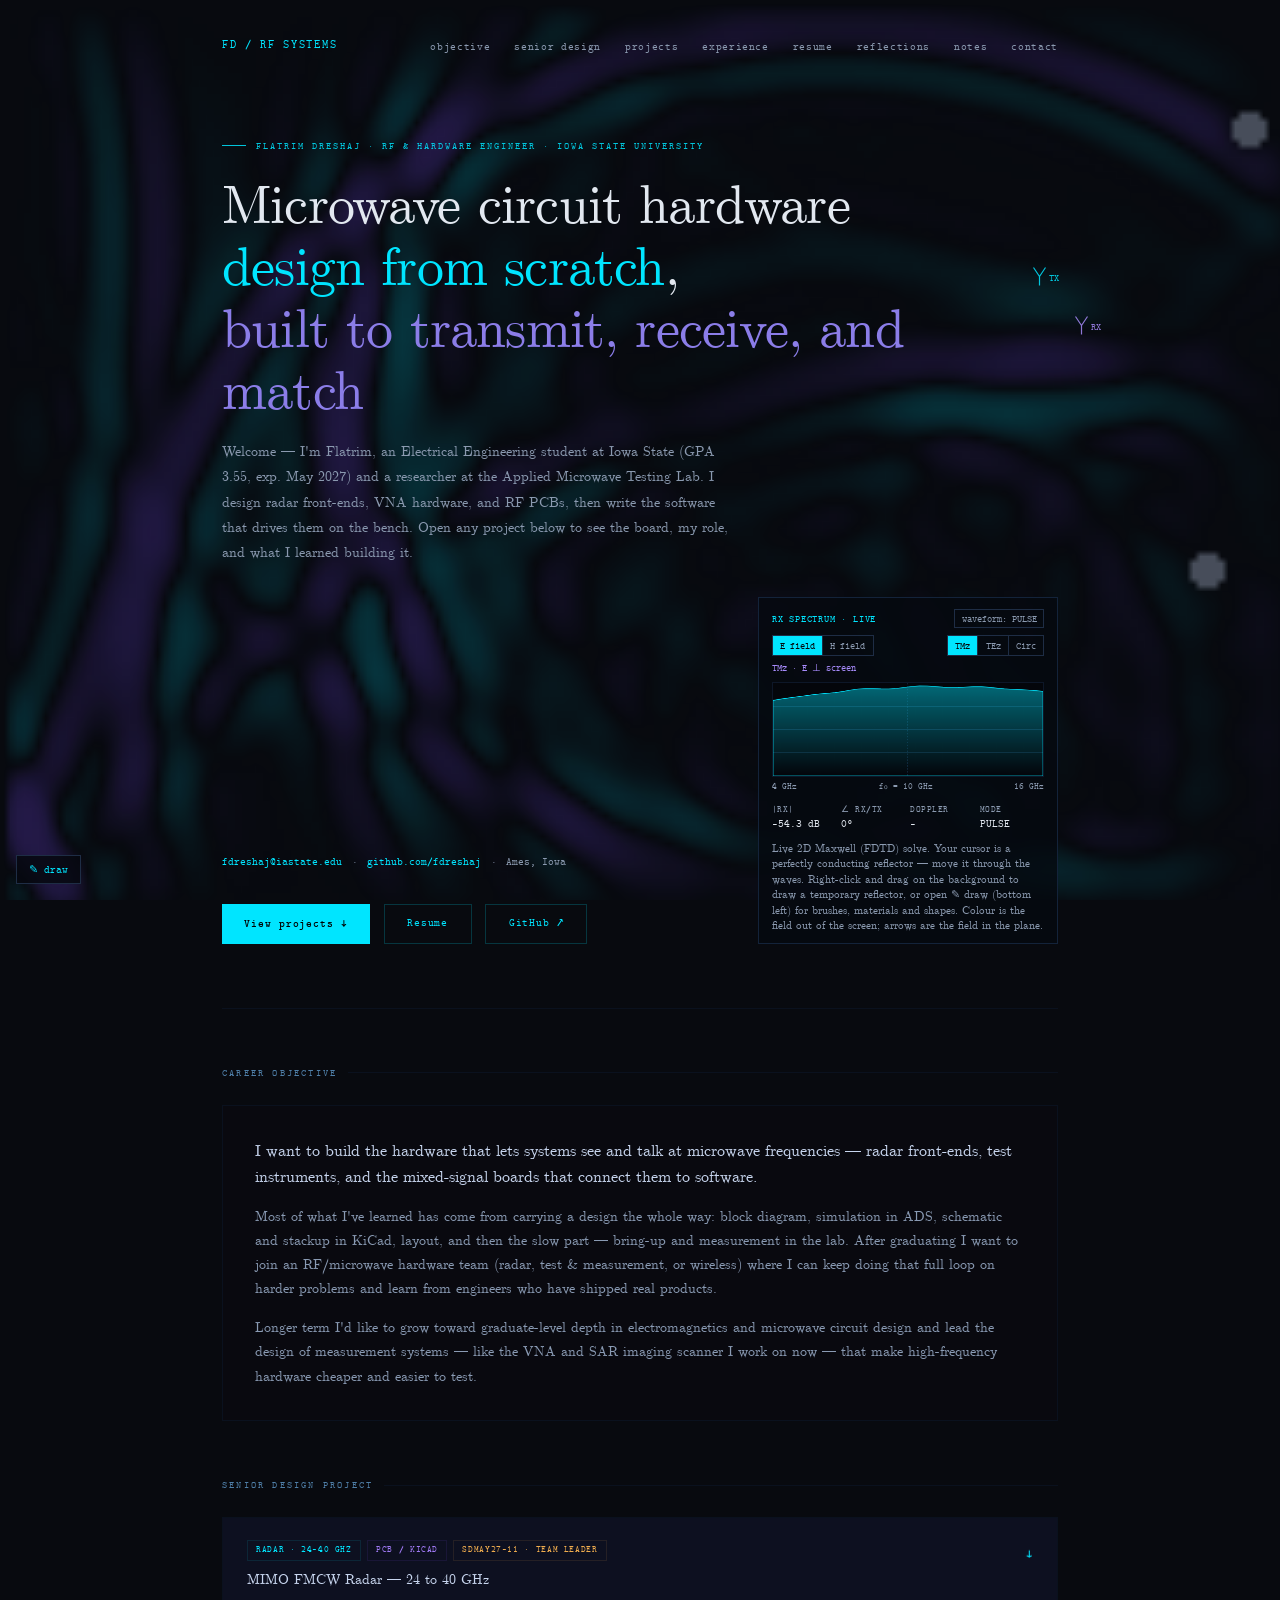
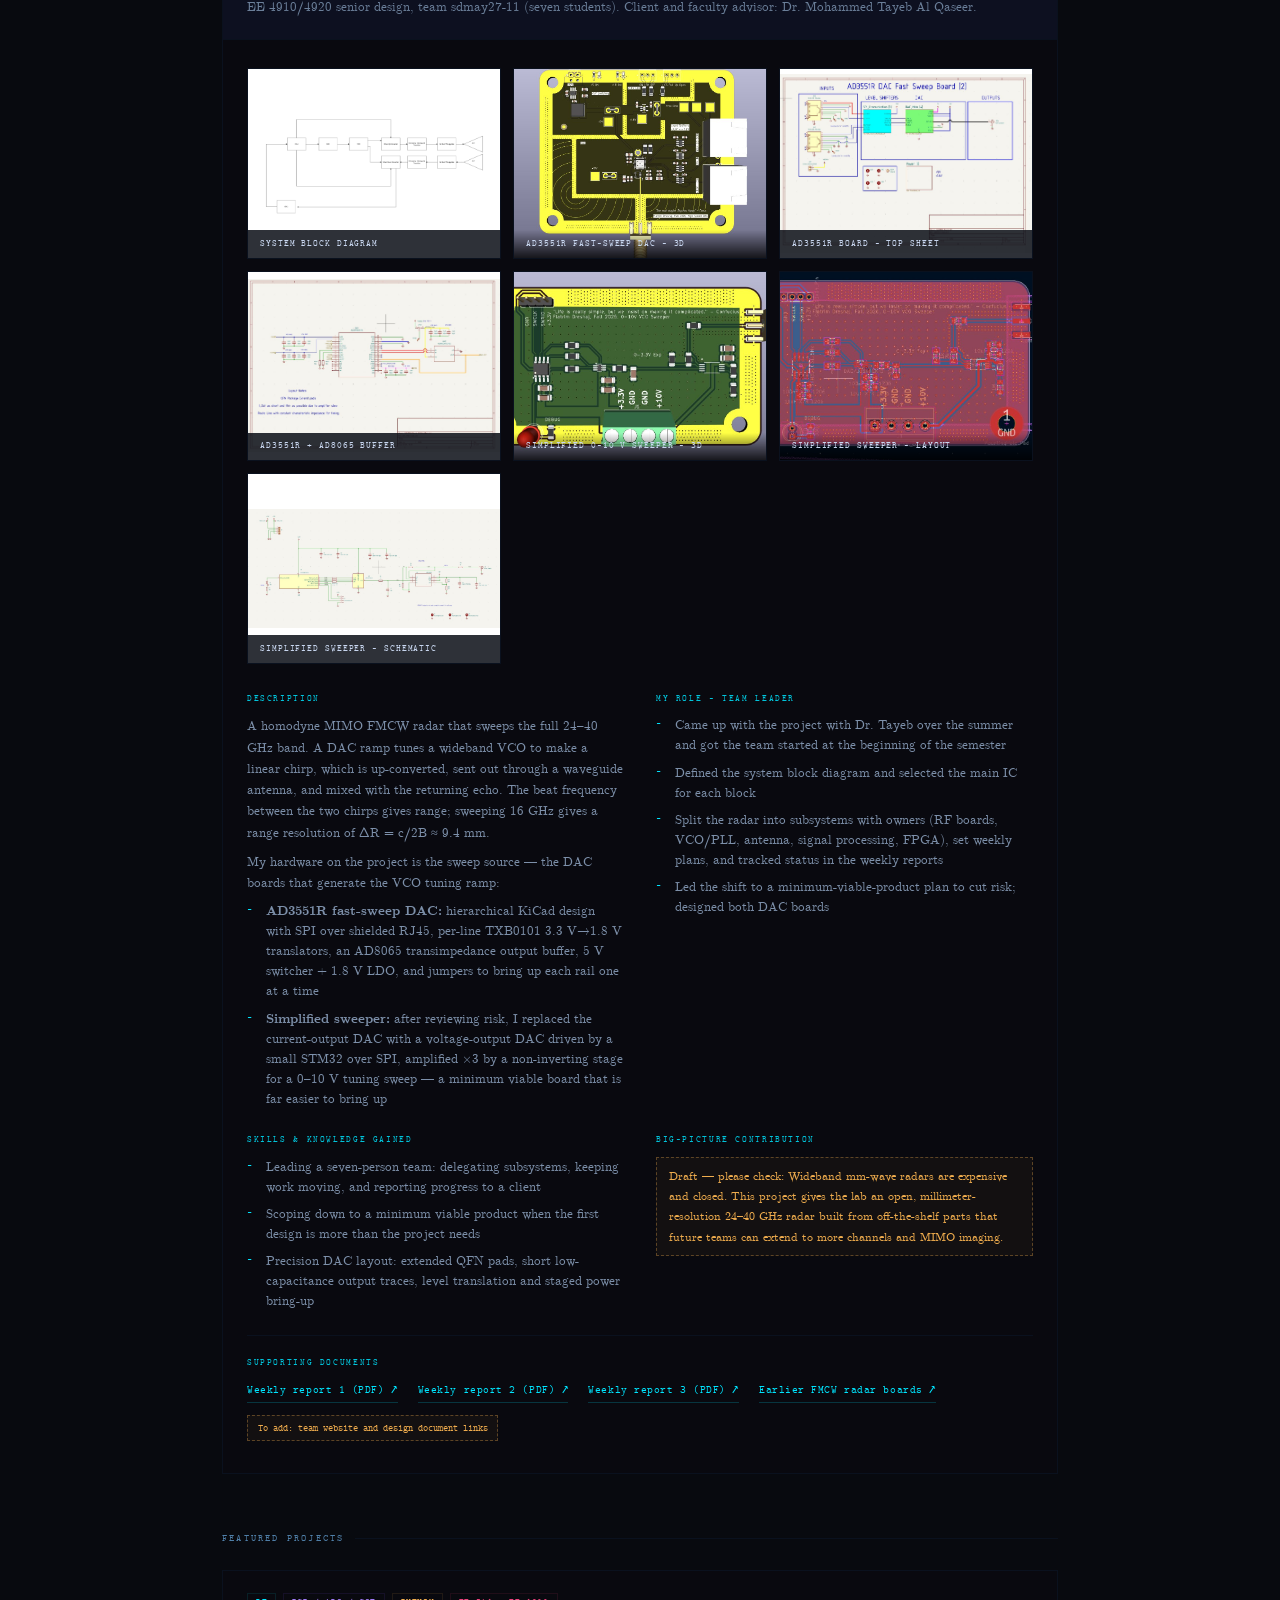
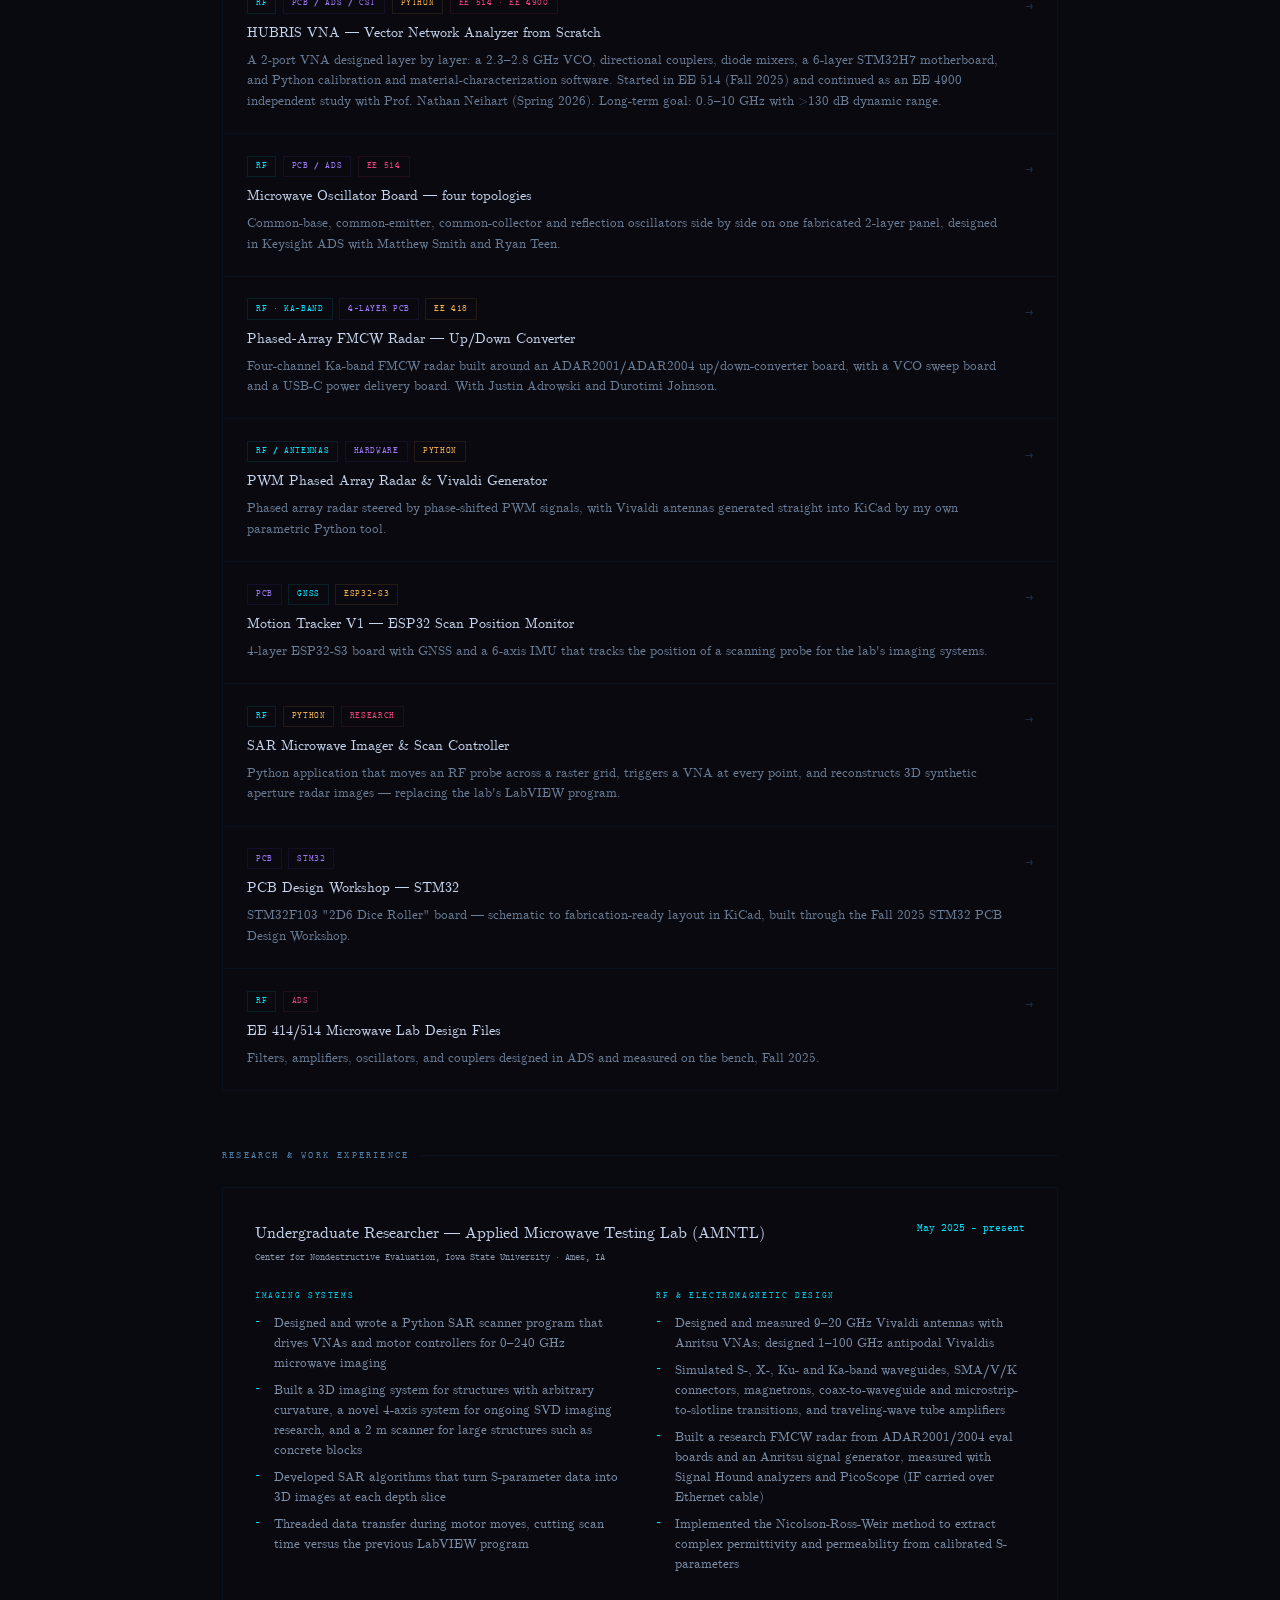
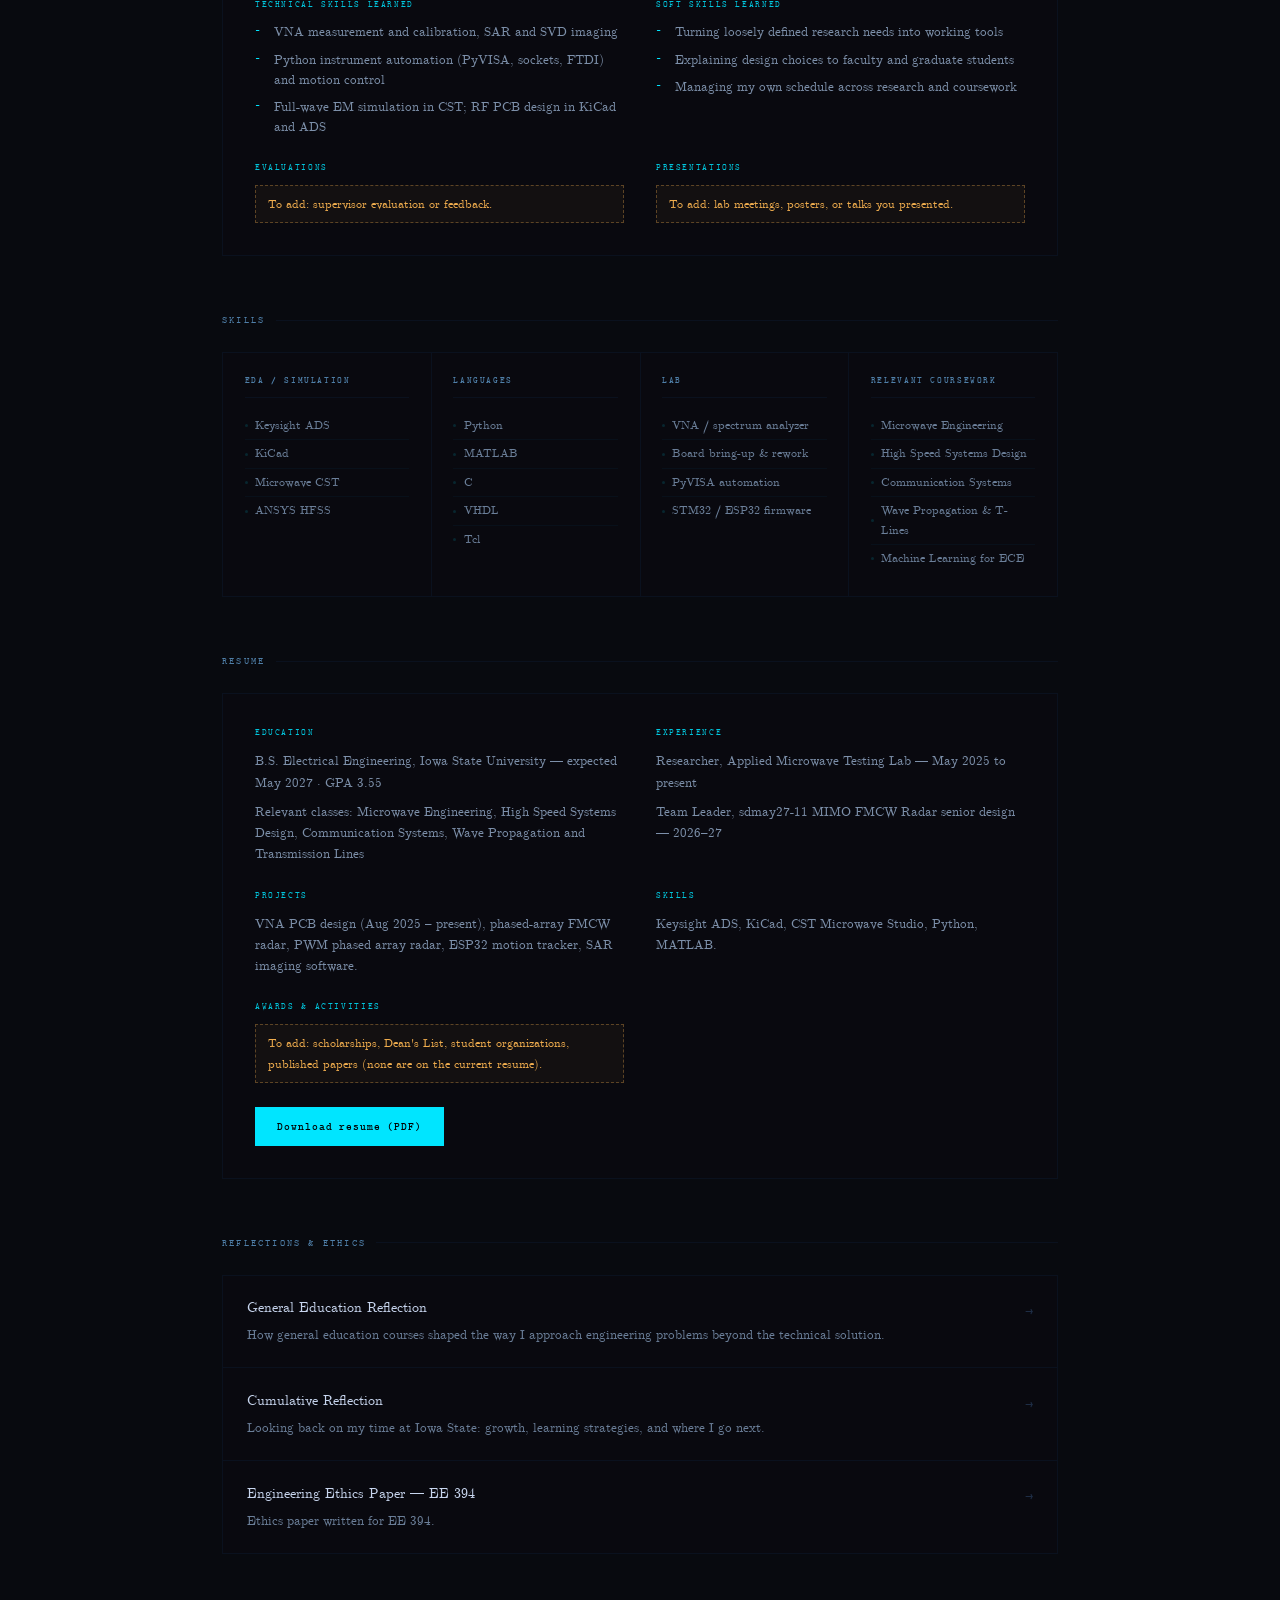
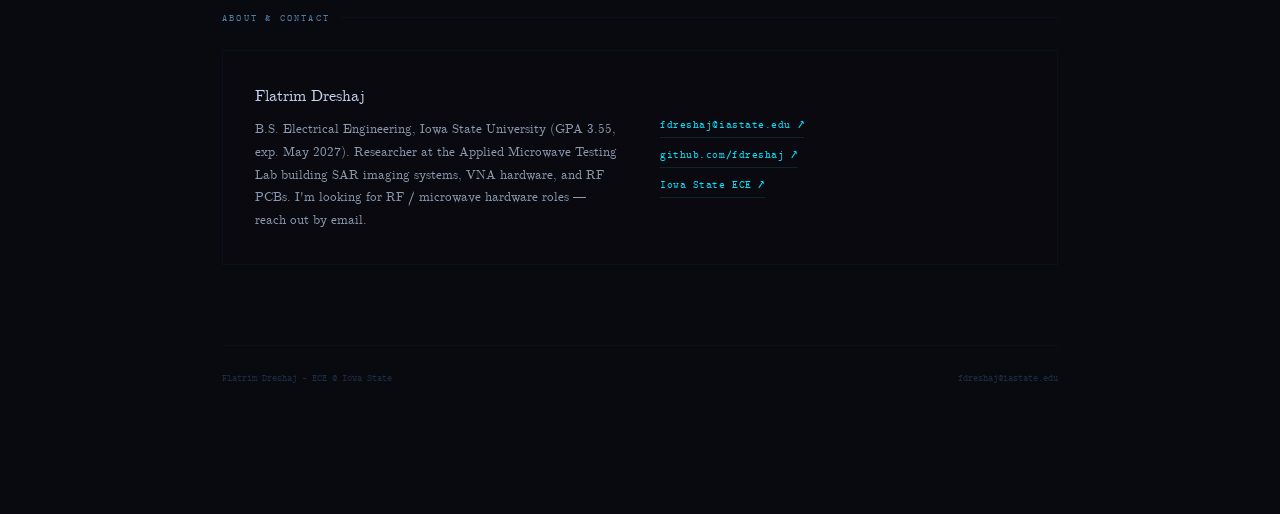
==== index.html @ 9e00acb9 "Drawing palette for the RF background: brushes, materials, shapes, symmetry A ✎ draw palette (bottom" ====
<!DOCTYPE html>
<html lang="en">
<head>
  <meta charset="UTF-8" />
  <meta name="viewport" content="width=device-width, initial-scale=1.0" />
  <title>Flatrim Dreshaj — RF &amp; Hardware Engineer</title>
  <meta name="description" content="ECE student at Iowa State University. Researcher at the Applied Microwave Testing Lab." />
  <meta property="og:title" content="Flatrim Dreshaj — RF &amp; Hardware Engineer" />
  <meta property="og:type" content="website" />
  <link rel="preload" href="fonts/cmu-serif-500-roman.woff2" as="font" type="font/woff2" crossorigin />
  <link rel="stylesheet" href="fonts/fonts.css" />
  <style>
    *,*::before,*::after{box-sizing:border-box;margin:0;padding:0;}
    :root{
      --bg:#080a0f;--surface:#09090f;--surface2:#0d1020;
      --accent:#00e5ff;--text:#e2e8f0;--muted:#8b9ab0;
      --dim:#1e3a5a;--border:#0a111e;
      --mono:'CMU Typewriter Text','Latin Modern Mono','Courier New',monospace;--sans:'CMU Serif','Latin Modern Roman','Computer Modern',Georgia,serif;
    }
    html{scroll-behavior:smooth;}
    body{background:var(--bg);color:var(--text);font-family:var(--sans);font-size:16px;line-height:1.6;overflow-x:hidden;}
    canvas#bg{position:fixed;top:0;left:0;width:100%;height:100%;z-index:0;pointer-events:none;}
    .site{position:relative;z-index:1;max-width:900px;margin:0 auto;padding:0 2rem 8rem;}

    nav{display:flex;align-items:center;justify-content:space-between;padding:2rem 0 0;}
    .logo{font-family:var(--mono);font-size:12px;color:var(--accent);letter-spacing:.14em;text-transform:uppercase;}
    .nav-links{display:flex;gap:2rem;list-style:none;}
    .nav-links a{font-family:var(--mono);font-size:11px;color:var(--muted);text-decoration:none;letter-spacing:.06em;transition:color .2s;}
    .nav-links a:hover{color:var(--accent);}

    .hero{padding:5rem 0 4rem;border-bottom:1px solid var(--border);opacity:0;transform:translateY(16px);animation:fadein .8s .1s forwards;}
    @keyframes fadein{to{opacity:1;transform:none;}}
    .eyebrow{font-family:var(--mono);font-size:10px;color:var(--accent);letter-spacing:.2em;text-transform:uppercase;margin-bottom:1.25rem;display:flex;align-items:center;gap:.65rem;opacity:.85;}
    .eyebrow::before{content:'';width:24px;height:1px;background:var(--accent);flex-shrink:0;}
    .hero h1{font-size:clamp(2rem,5vw,3.4rem);font-weight:400;line-height:1.14;margin-bottom:1.1rem;letter-spacing:-.015em;}
    .hero h1 em{font-style:normal;color:var(--accent);font-weight:500;}
    .hero h1 strong{font-weight:400;color:#8b7de8;}
    .hero-sub{font-size:14px;color:var(--muted);line-height:1.8;max-width:520px;margin-bottom:2rem;}
    .hero-btns{display:flex;gap:.85rem;flex-wrap:wrap;}
    .btn-p{font-family:var(--mono);font-size:11px;padding:.65rem 1.4rem;background:var(--accent);color:#000;border:none;cursor:pointer;letter-spacing:.08em;font-weight:700;text-decoration:none;display:inline-flex;align-items:center;transition:opacity .15s;}
    .btn-p:hover{opacity:.85;}
    .btn-s{font-family:var(--mono);font-size:11px;padding:.65rem 1.4rem;background:transparent;color:var(--accent);border:1px solid #00e5ff33;cursor:pointer;letter-spacing:.08em;text-decoration:none;display:inline-flex;align-items:center;transition:border-color .2s,color .2s;}
    .btn-s:hover{border-color:var(--accent);color:#fff;}

    .sec-lbl{font-family:var(--mono);font-size:10px;color:#4f7fa8;letter-spacing:.22em;text-transform:uppercase;margin:3.5rem 0 1.5rem;display:flex;align-items:center;gap:.65rem;}
    .sec-lbl::after{content:'';flex:1;height:1px;background:var(--border);}

    .projects{display:grid;gap:1px;background:var(--border);border:1px solid var(--border);}
    .proj-item{background:var(--surface);}
    .proj-header{padding:1.35rem 1.5rem;display:grid;grid-template-columns:1fr auto;gap:1rem;align-items:start;cursor:pointer;transition:background .15s;user-select:none;}
    .proj-header:hover{background:var(--surface2);}
    .proj-header:hover .parr{color:var(--accent);}
    .proj-item.open .proj-header{background:var(--surface2);}
    .proj-item.open .parr{color:var(--accent);transform:rotate(90deg);}
    .ptags{display:flex;gap:.4rem;margin-bottom:.5rem;flex-wrap:wrap;}
    .ptag{font-family:var(--mono);font-size:9px;padding:.15rem .5rem;border:1px solid;letter-spacing:.07em;text-transform:uppercase;}
    .t-rf{border-color:#00e5ff1a;color:#00e5ff;}
    .t-hw{border-color:#7c4dff1a;color:#a07af5;}
    .t-py{border-color:#f0ad4e1a;color:#f0ad4e;}
    .t-ml{border-color:#e9407a1a;color:#e9407a;}
    .ptitle{font-size:14px;font-weight:500;margin-bottom:.35rem;color:#c8d6ef;}
    .pdesc{font-size:12.5px;color:#6b7f99;line-height:1.65;}
    .parr{color:#1e2d45;font-size:16px;font-family:var(--mono);transition:color .15s,transform .25s;margin-top:.1rem;}

    .proj-detail{max-height:0;overflow:hidden;transition:max-height .5s cubic-bezier(.4,0,.2,1);}
    .proj-item.open .proj-detail{max-height:1400px;border-top:1px solid var(--border);}
    .proj-detail-inner{padding:1.75rem 1.5rem 2rem;}

    .detail-grid{display:grid;grid-template-columns:1fr 1fr;gap:1rem;margin-bottom:1.75rem;}
    @media(max-width:600px){.detail-grid{grid-template-columns:1fr;}}

    .img-placeholder{position:relative;background:#060810;border:1px solid var(--border);overflow:hidden;aspect-ratio:16/9;}
    .img-placeholder canvas{width:100%;height:100%;display:block;}
    .img-placeholder .img-label{position:absolute;bottom:.5rem;left:.75rem;font-family:var(--mono);font-size:9px;color:#1e3a5a;letter-spacing:.1em;text-transform:uppercase;pointer-events:none;}

    .detail-bullets{list-style:none;display:flex;flex-direction:column;gap:.5rem;}
    .detail-bullets li{font-size:12.5px;color:#3a5a7a;line-height:1.6;padding-left:1.2rem;position:relative;}
    .detail-bullets li::before{content:'—';position:absolute;left:0;color:var(--accent);font-family:var(--mono);font-size:10px;}

    .detail-footer{display:flex;align-items:center;justify-content:space-between;flex-wrap:wrap;gap:.75rem;padding-top:1.25rem;border-top:1px solid var(--border);margin-top:1.5rem;}
    .detail-meta{font-family:var(--mono);font-size:10px;color:var(--muted);}
    .gh-link{font-family:var(--mono);font-size:11px;color:var(--accent);text-decoration:none;letter-spacing:.05em;border-bottom:1px solid #00e5ff33;padding-bottom:2px;transition:border-color .2s;}
    .gh-link:hover{border-color:var(--accent);}

    .skills{display:grid;grid-template-columns:repeat(auto-fit,minmax(170px,1fr));gap:1px;background:var(--border);border:1px solid var(--border);}
    .scol{background:var(--surface);padding:1.25rem 1.35rem 1.5rem;}
    .scol h4{font-family:var(--mono);font-size:9px;color:#4f7fa8;letter-spacing:.18em;text-transform:uppercase;margin-bottom:.85rem;padding-bottom:.6rem;border-bottom:1px solid var(--border);}
    .si{font-size:12px;color:#6b7f99;padding:.26rem 0;border-bottom:1px solid #08101a;display:flex;align-items:center;gap:.45rem;transition:color .15s;}
    .si:last-child{border-bottom:none;}
    .si:hover{color:var(--accent);}
    .sd{width:3px;height:3px;border-radius:50%;background:#00e5ff22;flex-shrink:0;transition:background .15s;}
    .si:hover .sd{background:var(--accent);}

    .about{border:1px solid var(--border);background:var(--surface);padding:2rem;display:grid;grid-template-columns:1fr 1fr;gap:2.5rem;}
    @media(max-width:600px){.about{grid-template-columns:1fr;}}
    .about-text h3{font-size:1rem;font-weight:500;color:#c8d6ef;margin-bottom:.6rem;}
    .about-text p{font-size:13px;color:var(--muted);line-height:1.75;}
    .about-links{display:flex;flex-direction:column;gap:.6rem;justify-content:center;}
    .alink{font-family:var(--mono);font-size:11px;color:var(--accent);text-decoration:none;letter-spacing:.05em;border-bottom:1px solid #00e5ff22;padding-bottom:2px;display:inline-flex;align-items:center;gap:.4rem;transition:border-color .2s;width:fit-content;}
    .alink:hover{border-color:var(--accent);}

    footer{margin-top:5rem;padding-top:1.5rem;border-top:1px solid var(--border);display:flex;justify-content:space-between;align-items:center;flex-wrap:wrap;gap:.5rem;}
    .ft{font-family:var(--mono);font-size:10px;color:#1e2d45;}


    /* portfolio sections */
    .hero-foot{display:flex;justify-content:space-between;align-items:flex-end;gap:2rem;flex-wrap:wrap;}
    .rf-spec{width:300px;border:1px solid #13233a;background:rgba(6,9,16,.78);backdrop-filter:blur(3px);padding:.7rem .8rem .6rem;}
    .rf-spec-head{display:flex;justify-content:space-between;align-items:center;font-family:var(--mono);font-size:10px;color:var(--accent);letter-spacing:.08em;text-transform:uppercase;margin-bottom:.45rem;}
    .rf-spec-head button{font-family:var(--mono);font-size:10px;color:var(--muted);background:transparent;border:1px solid #1e2d45;padding:.15rem .4rem;cursor:pointer;text-transform:none;letter-spacing:0;}
    .rf-spec-head button:hover{color:var(--accent);border-color:var(--accent);}
    .rf-draw{position:fixed;left:1rem;bottom:1rem;z-index:20;font-family:var(--mono);}
    .rf-draw-toggle{font-family:var(--mono);font-size:11px;color:var(--accent);background:rgba(6,9,16,.85);border:1px solid #1e2d45;padding:.4rem .75rem;cursor:pointer;backdrop-filter:blur(3px);}
    .rf-draw-toggle:hover,.rf-draw-toggle[aria-expanded="true"]{border-color:var(--accent);}
    .rf-draw-panel{margin-bottom:.5rem;width:330px;background:rgba(6,9,16,.9);border:1px solid #13233a;padding:.7rem .8rem;backdrop-filter:blur(4px);display:flex;flex-direction:column;gap:.5rem;position:absolute;bottom:100%;left:0;}
    .rf-draw-panel[hidden]{display:none;}
    .rf-draw-row{display:flex;align-items:center;gap:.6rem;}
    .rf-draw-row>span{font-size:9px;color:var(--muted);text-transform:uppercase;letter-spacing:.08em;width:62px;flex-shrink:0;}
    .rf-draw-row input[type=range]{flex:1;accent-color:var(--accent);}
    .rf-draw-row em{font-style:normal;font-size:10px;color:#e2e8f0;width:44px;text-align:right;}
    .rf-draw-act{justify-content:flex-end;}
    .rf-draw-act button{font-family:var(--mono);font-size:10px;color:var(--muted);background:transparent;border:1px solid #1e2d45;padding:.2rem .5rem;cursor:pointer;}
    .rf-draw-act button:hover{color:var(--accent);border-color:var(--accent);}
    .rf-draw-panel p{font-family:var(--sans);font-size:11px;color:var(--muted);line-height:1.4;}
    .rf-draw .seg{flex-wrap:wrap;}
    body.rf-drawing{cursor:crosshair;}
    @media(hover:none){.rf-draw{display:none;}}
    .rf-spec-ctl{display:flex;justify-content:space-between;gap:.4rem;margin-bottom:.35rem;}
    .seg{display:flex;border:1px solid #1e2d45;}
    .seg button{font-family:var(--mono);font-size:10px;color:var(--muted);background:transparent;border:0;border-right:1px solid #1e2d45;padding:.2rem .45rem;cursor:pointer;}
    .seg button:last-child{border-right:0;}
    .seg button.on{color:#04060b;background:var(--accent);}
    .seg button:not(.on):hover{color:var(--accent);}
    .rf-spec-pol{font-family:var(--mono);font-size:9.5px;color:#a78bfa;margin-bottom:.35rem;}
    .rf-spec canvas{width:100%;height:95px;display:block;background:#04060b;border:1px solid #0d1728;}
    .rf-spec-axis{display:flex;justify-content:space-between;font-family:var(--mono);font-size:9px;color:var(--muted);margin-top:.2rem;}
    .rf-spec-read{display:grid;grid-template-columns:repeat(4,1fr);gap:.3rem;margin-top:.5rem;}
    .rf-spec-read dt{font-family:var(--mono);font-size:8.5px;color:var(--muted);text-transform:uppercase;letter-spacing:.06em;}
    .rf-spec-read dd{font-family:var(--mono);font-size:11px;color:#e2e8f0;}
    .rf-spec-hint{font-size:11px;color:var(--muted);margin-top:.45rem;line-height:1.4;}
    @media(max-width:700px){.rf-spec{width:100%;}}
    .hero-contact{font-family:var(--mono);font-size:11px;color:var(--muted);display:flex;flex-wrap:wrap;gap:.6rem;margin:-0.75rem 0 2rem;}
    .hero-contact a{color:var(--accent);text-decoration:none;}
    .hero-contact a:hover{text-decoration:underline;}
    .panel{border:1px solid var(--border);background:var(--surface);padding:2rem;}
    .panel p{font-size:13.5px;color:#8a9bb4;line-height:1.8;margin-bottom:.9rem;}
    .panel p:last-child{margin-bottom:0;}
    .panel .lead{font-size:16px;color:#c8d6ef;font-weight:400;line-height:1.6;}
    .summary-grid{display:grid;grid-template-columns:1fr 1fr;gap:1.5rem 2rem;}
    @media(max-width:600px){.summary-grid{grid-template-columns:1fr;}}
    .sblock h5,.doclinks h5{font-family:var(--mono);font-size:9px;color:var(--accent);letter-spacing:.18em;text-transform:uppercase;font-weight:400;margin-bottom:.6rem;opacity:.85;}
    .sblock p{font-size:12.5px;color:#7d90aa;line-height:1.7;margin-bottom:.5rem;}
    .sblock ul{list-style:none;display:flex;flex-direction:column;gap:.45rem;}
    .sblock li{font-size:12.5px;color:#7d90aa;line-height:1.6;padding-left:1.2rem;position:relative;}
    .sblock li::before{content:'—';position:absolute;left:0;color:var(--accent);font-family:var(--mono);font-size:10px;}
    .doclinks{display:flex;flex-wrap:wrap;align-items:center;gap:.75rem 1.25rem;margin-top:1.5rem;padding-top:1.25rem;border-top:1px solid var(--border);}
    .doclinks h5{margin:0;width:100%;}
    .todo{font-size:12px !important;color:#f0ad4e !important;border:1px dashed #f0ad4e55;background:#f0ad4e0a;padding:.5rem .75rem;line-height:1.6;}
    .todo.inline{display:inline-block;padding:.25rem .6rem;font-family:var(--mono);font-size:10px !important;}
    .todo code{font-family:var(--mono);font-size:11px;}
    .shot{position:relative;display:block;background:#060810;border:1px solid var(--border);overflow:hidden;aspect-ratio:16/10;}
    .shot img{width:100%;height:100%;object-fit:cover;display:block;transition:transform .4s;}
    .shot:hover img{transform:scale(1.03);}
    .shot.wide{grid-column:1/-1;aspect-ratio:4/3;}
    .shot .img-label{position:absolute;bottom:0;left:0;right:0;padding:.4rem .75rem;font-family:var(--mono);font-size:9px;color:#c8d6ef;letter-spacing:.1em;text-transform:uppercase;background:linear-gradient(transparent,#000c);pointer-events:none;}
    .detail-grid + .summary-grid{margin-top:.25rem;}
    .gallery{display:grid;grid-template-columns:repeat(auto-fill,minmax(190px,1fr));gap:.75rem;margin-bottom:1.75rem;}
    .gallery .shot{aspect-ratio:4/3;}
    .shot.fig{background:#fff;}
    .shot.fig img{object-fit:contain;}
    .shot.fig .img-label{background:#0a0d16d9;}
    .detail-grid .shot.fig{grid-column:1/-1;aspect-ratio:auto;}
    .detail-grid .shot.fig img{height:auto;}
    .xp-date{font-family:var(--mono);font-size:11px;color:var(--accent);}
    .pcb3d{border:1px solid var(--border);background:radial-gradient(ellipse at 50% 40%,#101626,#05070c 70%);margin-bottom:1.25rem;}
    .pcb3d-title{font-family:var(--mono);font-size:10px;color:var(--accent);letter-spacing:.12em;text-transform:uppercase;font-weight:400;margin:.25rem 0 .6rem;opacity:.85;}
    .pcb3d-stage{position:relative;aspect-ratio:16/10;}
    .pcb3d-stage canvas{width:100%;height:100%;display:block;cursor:grab;touch-action:none;}
    .pcb3d-stage canvas:active{cursor:grabbing;}
    .pcb3d-status,.pcb3d-hint{position:absolute;font-family:var(--mono);font-size:11px;color:var(--muted);pointer-events:none;}
    .pcb3d-status{inset:0;display:flex;align-items:center;justify-content:center;}
    .pcb3d-hint{right:.75rem;top:.6rem;opacity:.7;}
    @media(max-width:600px){.pcb3d-hint{display:none;}}
    .pcb3d-bar{border-top:1px solid var(--border);padding:.75rem 1rem;display:flex;flex-direction:column;gap:.65rem;}
    .pcb3d-tabs{display:flex;flex-wrap:wrap;gap:.4rem;}
    .pcb3d-tabs button,.pcb3d-play{font-family:var(--mono);font-size:11px;background:transparent;color:var(--muted);border:1px solid #1e2d45;padding:.3rem .65rem;cursor:pointer;}
    .pcb3d-tabs button.on,.pcb3d-tabs button:hover,.pcb3d-play:hover{color:var(--accent);border-color:var(--accent);}
    .pcb3d-ctrl{display:flex;align-items:center;gap:.6rem;font-family:var(--mono);font-size:11px;color:var(--muted);flex-wrap:wrap;}
    .pcb3d-ctrl label{display:flex;align-items:center;gap:.6rem;}
    .pcb3d-ctrl input{width:min(220px,40vw);accent-color:var(--accent);}
    .pcb3d-legend{list-style:none;display:flex;flex-wrap:wrap;gap:.3rem .9rem;}
    .pcb3d-legend li{font-size:12px;color:#8a9bb4;display:flex;align-items:center;gap:.4rem;cursor:pointer;user-select:none;}
    .pcb3d-legend li span{width:10px;height:10px;display:inline-block;border:1px solid #0006;}
    .pcb3d-legend li.off{opacity:.35;text-decoration:line-through;}
    .pcb3d-legend li.pcb3d-meta{width:100%;cursor:default;font-family:var(--mono);font-size:10px;color:var(--muted);}
    .xp-head{display:flex;justify-content:space-between;align-items:flex-start;flex-wrap:wrap;gap:.75rem;margin-bottom:1.5rem;}
    .xp-head h3{font-size:1rem;font-weight:500;color:#c8d6ef;}
    .xp-meta{font-family:var(--mono);font-size:10px;color:var(--muted);margin-top:.2rem;}
    .prose p{font-size:13px;color:#8a9bb4;line-height:1.8;margin-bottom:1rem;}
    .prompts{padding-left:1.25rem;display:flex;flex-direction:column;gap:.4rem;margin-bottom:1rem;}
    .prompts li{font-size:12.5px;color:#7d90aa;line-height:1.6;}
    .proj-item.open .proj-detail{max-height:4000px;}
    .nav-links{flex-wrap:wrap;justify-content:flex-end;gap:.5rem 1.5rem;}
    .projects{grid-template-columns:minmax(0,1fr);}
    .gh-link{overflow-wrap:anywhere;}
    .reveal{opacity:0;transform:translateY(14px);transition:opacity .6s,transform .6s;}
    .reveal.visible{opacity:1;transform:none;}

    @media(max-width:640px){
      .site{padding:0 1.25rem 6rem;}
      .nav-links{gap:1.25rem;}
      .hero{padding:3.5rem 0 3rem;}
    }
  </style>
</head>
<body>
<canvas id="bg"></canvas>
<div class="site">
  <nav>
    <div class="logo">FD / RF Systems</div>
    <ul class="nav-links">
      <li><a href="#objective">objective</a></li>
      <li><a href="#senior-design">senior design</a></li>
      <li><a href="#projects">projects</a></li>
      <li><a href="#experience">experience</a></li>
      <li><a href="#resume">resume</a></li>
      <li><a href="#reflections">reflections</a></li>
      <li><a href="em-waves.html">notes</a></li>
      <li><a href="#contact">contact</a></li>
    </ul>
  </nav>

  <section class="hero">
    <div class="eyebrow">Flatrim Dreshaj · RF &amp; Hardware Engineer · Iowa State University</div>
    <h1>
      Microwave circuit hardware<br>
      <em>design from scratch</em>,<br>
      <strong>built to transmit, receive, and match</strong>
    </h1>
    <p class="hero-sub">
      Welcome — I'm Flatrim, an Electrical Engineering student at Iowa State (GPA 3.55, exp. May 2027) and a researcher at the Applied Microwave Testing Lab. I design radar front-ends, VNA hardware, and RF PCBs, then write the software that drives them on the bench. Open any project below to see the board, my role, and what I learned building it.
    </p>
    <div class="hero-foot">
      <div>
      <div class="hero-contact">
        <a href="mailto:fdreshaj@iastate.edu">fdreshaj@iastate.edu</a>
        <span>·</span>
        <a href="https://github.com/fdreshaj" target="_blank" rel="noopener">github.com/fdreshaj</a>
        <span>·</span>
        <span>Ames, Iowa</span>
      </div>
      <div class="hero-btns">
        <a class="btn-p" href="#projects">View projects ↓</a>
        <a class="btn-s" href="#resume">Resume</a>
        <a class="btn-s" href="https://github.com/fdreshaj" target="_blank" rel="noopener">GitHub ↗</a>
      </div>
      </div>
    <aside class="rf-spec" id="rf-spectrum" aria-label="Live spectrum of the background RF simulation">
      <div class="rf-spec-head"><span>RX spectrum · live</span><button type="button" data-act="wave">waveform: PULSE</button></div>
      <div class="rf-spec-ctl">
        <div class="seg" role="group" aria-label="Field shown"><button type="button" data-view="E" class="on">E field</button><button type="button" data-view="H">H field</button></div>
        <div class="seg" role="group" aria-label="Polarization"><button type="button" data-pol="tm" class="on" title="E perpendicular to the screen">TMz</button><button type="button" data-pol="te" title="E in the plane of the screen">TEz</button><button type="button" data-pol="circ" title="TM and TE driven 90° apart">Circ</button></div>
      </div>
      <div class="rf-spec-pol" data-r="pol">TMz · E ⊥ screen</div>
      <canvas width="560" height="190"></canvas>
      <div class="rf-spec-axis"><span>4 GHz</span><span>f₀ = 10 GHz</span><span>16 GHz</span></div>
      <dl class="rf-spec-read">
        <div><dt>|RX|</dt><dd data-r="amp">–</dd></div>
        <div><dt>∠ RX/TX</dt><dd data-r="ph">–</dd></div>
        <div><dt>Doppler</dt><dd data-r="dop">–</dd></div>
        <div><dt>mode</dt><dd data-r="mode">PULSE</dd></div>
      </dl>
      <p class="rf-spec-hint">Live 2D Maxwell (FDTD) solve. Your cursor is a perfectly conducting reflector — move it through the waves. Right-click and drag on the background to draw a temporary reflector, or open ✎ draw (bottom left) for brushes, materials and shapes. Colour is the field out of the screen; arrows are the field in the plane.</p>
    </aside>
    </div>
  </section>

  <!-- ───────────── CAREER OBJECTIVE ───────────── -->
  <div id="objective" class="sec-lbl reveal">career objective</div>
  <div class="panel reveal">
    <p class="lead">
      I want to build the hardware that lets systems see and talk at microwave frequencies — radar front-ends, test instruments, and the mixed-signal boards that connect them to software.
    </p>
    <p>
      Most of what I've learned has come from carrying a design the whole way: block diagram, simulation in ADS, schematic and stackup in KiCad, layout, and then the slow part — bring-up and measurement in the lab. After graduating I want to join an RF/microwave hardware team (radar, test &amp; measurement, or wireless) where I can keep doing that full loop on harder problems and learn from engineers who have shipped real products.
    </p>
    <p>
      Longer term I'd like to grow toward graduate-level depth in electromagnetics and microwave circuit design and lead the design of measurement systems — like the VNA and SAR imaging scanner I work on now — that make high-frequency hardware cheaper and easier to test.
    </p>
  </div>

  <!-- ───────────── SENIOR DESIGN ───────────── -->
  <div id="senior-design" class="sec-lbl reveal">senior design project</div>
  <div class="projects reveal">
    <div class="proj-item open">
      <div class="proj-header" onclick="toggle(this)">
        <div>
          <div class="ptags"><span class="ptag t-rf">Radar · 24–40 GHz</span><span class="ptag t-hw">PCB / KiCad</span><span class="ptag t-py">sdmay27-11 · Team Leader</span></div>
          <div class="ptitle">MIMO FMCW Radar — 24 to 40 GHz</div>
          <div class="pdesc">EE 4910/4920 senior design, team sdmay27-11 (seven students). Client and faculty advisor: Dr. Mohammed Tayeb Al Qaseer.</div>
        </div>
        <div class="parr">→</div>
      </div>
      <div class="proj-detail">
        <div class="proj-detail-inner">
          <div class="gallery">
            <a class="shot fig" href="images/sd/block_diagram.png" target="_blank"><img src="images/sd/block_diagram.png" alt="System block diagram of the MIMO FMCW radar" loading="lazy"><span class="img-label">System block diagram</span></a>
            <a class="shot" href="images/sd/dac_fast_sweep_3d.jpg" target="_blank"><img src="images/sd/dac_fast_sweep_3d.jpg" alt="AD3551R fast-sweep DAC board, KiCad 3D" loading="lazy"><span class="img-label">AD3551R fast-sweep DAC — 3D</span></a>
            <a class="shot fig" href="images/sd/dac_fast_sweep_sheet.jpg" target="_blank"><img src="images/sd/dac_fast_sweep_sheet.jpg" alt="AD3551R board schematic sheet: RJ45 inputs, level shifters, DAC and SMA output" loading="lazy"><span class="img-label">AD3551R board — top sheet</span></a>
            <a class="shot fig" href="images/sd/dac_fast_sweep_main.jpg" target="_blank"><img src="images/sd/dac_fast_sweep_main.jpg" alt="AD3551R DAC main sheet with AD8065 output buffer and layout notes" loading="lazy"><span class="img-label">AD3551R + AD8065 buffer</span></a>
            <a class="shot" href="images/sd/dac_simple_3d.jpg" target="_blank"><img src="images/sd/dac_simple_3d.jpg" alt="Simplified 0–10 V STM32 DAC sweeper board, KiCad 3D" loading="lazy"><span class="img-label">Simplified 0–10 V sweeper — 3D</span></a>
            <a class="shot" href="images/sd/dac_simple_layout.jpg" target="_blank"><img src="images/sd/dac_simple_layout.jpg" alt="Simplified DAC sweeper layout" loading="lazy"><span class="img-label">Simplified sweeper — layout</span></a>
            <a class="shot fig" href="images/sd/dac_simple_sch.jpg" target="_blank"><img src="images/sd/dac_simple_sch.jpg" alt="Simplified DAC sweeper schematic" loading="lazy"><span class="img-label">Simplified sweeper — schematic</span></a>
          </div>
          <div class="summary-grid">
            <div class="sblock">
              <h5>Description</h5>
              <p>A homodyne MIMO FMCW radar that sweeps the full 24–40 GHz band. A DAC ramp tunes a wideband VCO to make a linear chirp, which is up-converted, sent out through a waveguide antenna, and mixed with the returning echo. The beat frequency between the two chirps gives range; sweeping 16 GHz gives a range resolution of ΔR = c/2B ≈ 9.4 mm.</p>
              <p>My hardware on the project is the sweep source — the DAC boards that generate the VCO tuning ramp:</p>
              <ul>
                <li><strong>AD3551R fast-sweep DAC:</strong> hierarchical KiCad design with SPI over shielded RJ45, per-line TXB0101 3.3 V→1.8 V translators, an AD8065 transimpedance output buffer, 5 V switcher + 1.8 V LDO, and jumpers to bring up each rail one at a time</li>
                <li><strong>Simplified sweeper:</strong> after reviewing risk, I replaced the current-output DAC with a voltage-output DAC driven by a small STM32 over SPI, amplified ×3 by a non-inverting stage for a 0–10 V tuning sweep — a minimum viable board that is far easier to bring up</li>
              </ul>
            </div>
            <div class="sblock">
              <h5>My role — Team Leader</h5>
              <ul>
                <li>Came up with the project with Dr. Tayeb over the summer and got the team started at the beginning of the semester</li>
                <li>Defined the system block diagram and selected the main IC for each block</li>
                <li>Split the radar into subsystems with owners (RF boards, VCO/PLL, antenna, signal processing, FPGA), set weekly plans, and tracked status in the weekly reports</li>
                <li>Led the shift to a minimum-viable-product plan to cut risk; designed both DAC boards</li>
              </ul>
            </div>
            <div class="sblock">
              <h5>Skills &amp; knowledge gained</h5>
              <ul>
                <li>Leading a seven-person team: delegating subsystems, keeping work moving, and reporting progress to a client</li>
                <li>Scoping down to a minimum viable product when the first design is more than the project needs</li>
                <li>Precision DAC layout: extended QFN pads, short low-capacitance output traces, level translation and staged power bring-up</li>
              </ul>
            </div>
            <div class="sblock">
              <h5>Big-picture contribution</h5>
              <p class="todo">Draft — please check: Wideband mm-wave radars are expensive and closed. This project gives the lab an open, millimeter-resolution 24–40 GHz radar built from off-the-shelf parts that future teams can extend to more channels and MIMO imaging.</p>
            </div>
          </div>
          <div class="doclinks">
            <h5>Supporting documents</h5>
            <a class="gh-link" href="docs/sd/SDMay27-11_Report1.pdf" target="_blank" rel="noopener">Weekly report 1 (PDF) ↗</a>
            <a class="gh-link" href="docs/sd/SDMay27-11_Report2.pdf" target="_blank" rel="noopener">Weekly report 2 (PDF) ↗</a>
            <a class="gh-link" href="docs/sd/SDMay27-11_Report3.pdf" target="_blank" rel="noopener">Weekly report 3 (PDF) ↗</a>
            <a class="gh-link" href="https://github.com/fdreshaj/fmcw_radar_EE418" target="_blank" rel="noopener">Earlier FMCW radar boards ↗</a>
            <span class="todo inline">To add: team website and design document links</span>
          </div>
        </div>
      </div>
    </div>
  </div>

  <!-- ───────────── PROJECTS ───────────── -->
  <div id="projects" class="sec-lbl reveal">featured projects</div>
  <div class="projects reveal">

    <!-- VNA -->
    <div class="proj-item">
      <div class="proj-header" onclick="toggle(this)">
        <div>
          <div class="ptags"><span class="ptag t-rf">RF</span><span class="ptag t-hw">PCB / ADS / CST</span><span class="ptag t-py">Python</span><span class="ptag t-ml">EE 514 · EE 4900</span></div>
          <div class="ptitle">HUBRIS VNA — Vector Network Analyzer from Scratch</div>
          <div class="pdesc">A 2-port VNA designed layer by layer: a 2.3–2.8 GHz VCO, directional couplers, diode mixers, a 6-layer STM32H7 motherboard, and Python calibration and material-characterization software. Started in EE 514 (Fall 2025) and continued as an EE 4900 independent study with Prof. Nathan Neihart (Spring 2026). Long-term goal: 0.5–10 GHz with &gt;130 dB dynamic range.</div>
        </div>
        <div class="parr">→</div>
      </div>
      <div class="proj-detail">
        <div class="proj-detail-inner">
          <div class="pcb3d" data-boards="vna:HUBRIS VNA motherboard (6-layer)"></div>
          <h5 class="pcb3d-title">2.3–2.8 GHz VCO board — exploded from the fab Gerbers</h5>
          <div class="pcb3d" data-boards="vcog:VNA VCO board"></div>
          <div class="detail-grid">
            <a class="shot" href="images/vna_3d.jpg" target="_blank"><img src="images/vna_3d.jpg" alt="KiCad 3D render of the 6-layer VNA motherboard, angled" loading="lazy"><span class="img-label">VNA motherboard — KiCad 3D</span></a>
            <a class="shot" href="images/vna_top.jpg" target="_blank"><img src="images/vna_top.jpg" alt="KiCad 3D render of the VNA motherboard from the top" loading="lazy"><span class="img-label">Top view: MCU, Ethernet, downconverters</span></a>
          </div>
          <div class="gallery">
            <a class="shot fig" href="images/vna/block_diagram.png" target="_blank"><img src="images/vna/block_diagram.png" alt="VNA system block diagram" loading="lazy"><span class="img-label">System block diagram</span></a>
            <a class="shot fig" href="images/vna/stackup.png" target="_blank"><img src="images/vna/stackup.png" alt="6-layer motherboard stackup" loading="lazy"><span class="img-label">6-layer stackup</span></a>
            <a class="shot" href="images/vna/vco_layout.jpg" target="_blank"><img src="images/vna/vco_layout.jpg" alt="2.3–2.8 GHz Colpitts VCO layout in ADS" loading="lazy"><span class="img-label">2.3–2.8 GHz VCO layout</span></a>
            <a class="shot fig" href="images/vna/vco_waveform.png" target="_blank"><img src="images/vna/vco_waveform.png" alt="Simulated VCO output waveforms across tuning capacitance" loading="lazy"><span class="img-label">VCO output vs. tuning</span></a>
            <a class="shot" href="images/vna_vco_3d.jpg" target="_blank"><img src="images/vna_vco_3d.jpg" alt="KiCad 3D render of the VCO test board" loading="lazy"><span class="img-label">VCO test board — KiCad 3D</span></a>
            <a class="shot fig" href="images/vna/dac_sweep.png" target="_blank"><img src="images/vna/dac_sweep.png" alt="Stepped DAC sweep driving the VCO tune voltage" loading="lazy"><span class="img-label">Stepped VCO tune sweep</span></a>
            <a class="shot fig" href="images/vna/ratrace_layout.png" target="_blank"><img src="images/vna/ratrace_layout.png" alt="Rat-race coupler layout" loading="lazy"><span class="img-label">Rat-race coupler layout</span></a>
            <a class="shot fig" href="images/vna/ratrace_sparams.png" target="_blank"><img src="images/vna/ratrace_sparams.png" alt="Rat-race coupler simulated S-parameters" loading="lazy"><span class="img-label">Rat-race S-parameters (ADS)</span></a>
            <a class="shot" href="images/vna/ratrace_cst.jpg" target="_blank"><img src="images/vna/ratrace_cst.jpg" alt="Rat-race coupler full-wave model in CST" loading="lazy"><span class="img-label">Rat-race in CST</span></a>
            <a class="shot" href="images/vna/edge_coupler_cst.jpg" target="_blank"><img src="images/vna/edge_coupler_cst.jpg" alt="Edge-coupled microstrip coupler in CST" loading="lazy"><span class="img-label">Edge-coupled coupler in CST</span></a>
            <a class="shot fig" href="images/vna/mixer_sch.png" target="_blank"><img src="images/vna/mixer_sch.png" alt="Balanced 180-degree diode mixer schematic" loading="lazy"><span class="img-label">Balanced 180° diode mixer</span></a>
            <a class="shot fig" href="images/vna/mixer_output.png" target="_blank"><img src="images/vna/mixer_output.png" alt="Mixer IF output and spectrum" loading="lazy"><span class="img-label">Mixer IF output</span></a>
            <a class="shot" href="images/vna/plugin_gui.png" target="_blank"><img src="images/vna/plugin_gui.png" alt="VNA plugin inside the scanner GUI" loading="lazy"><span class="img-label">VNA plugin in the scanner GUI</span></a>
          </div>
          <div class="summary-grid">
            <div class="sblock">
              <h5>Description</h5>
              <ul>
                <li><strong>Signal chain:</strong> VCO → directional coupler → DUT and reference downconverters → balanced 180° diode mixer (≈6 dB conversion loss) → anti-alias filter → balun → dual AD9238 ADC at 20 MSPS → STM32H7 → Ethernet → PC, where an FFT recovers magnitude and phase</li>
                <li><strong>VCO:</strong> modified Colpitts, common-base, biased at 5 mA for minimum noise figure; two SMV1247 varactors (0.7–7 pF) tune 2.3–2.8 GHz at about 0 dBm, with simulated phase noise of −165 to −173 dBc/Hz at 1 MHz</li>
                <li><strong>Couplers:</strong> branch-line, rat-race (Z<sub>ring</sub> = 70.7 Ω) and modified rat-race; a 10 dB edge-coupled design (Z<sub>0e</sub> = 69.4 Ω, Z<sub>0o</sub> = 36.1 Ω) hit 10 ± 0.5 dB coupling but only ≈10 dB directivity, so I derived the even/odd phase-velocity limit and wrote a Kirschning–Jansen + SciPy optimizer for gap and length</li>
                <li><strong>Motherboard:</strong> 6-layer stackup from the STM32H7 guidelines to fan out every ADC line; USB-C, Ethernet and SWD; the tune voltage comes from my STM32F1 + DAC stepped-sweep board and power from my 20 V / 60 W USB-C PD board</li>
                <li><strong>Software:</strong> SOLT one-port calibration (3-term error model, ideal or measured standards, coax de-embedding), NRW extraction of complex ε<sub>r</sub> and μ<sub>r</sub>, and a threaded <code>vna_plugin.py</code> that runs SOL calibration at scan start and writes raw, corrected and material data per point to the lab scanner's HDF5 files</li>
              </ul>
            </div>
            <div class="sblock">
              <h5>My role</h5>
              <p>Sole designer across every layer of the instrument — RF circuits in ADS and CST, the motherboard in KiCad, firmware protocol, calibration math, and the scanner integration.</p>
              <h5 style="margin-top:1.25rem">Skills &amp; knowledge gained</h5>
              <ul>
                <li>Even/odd-mode coupler analysis and why microstrip limits directivity</li>
                <li>Oscillator design against the Barkhausen criterion and varactor tuning</li>
                <li>VNA error models, SOLT calibration and de-embedding</li>
                <li>Knowing when full-wave simulation disagrees with circuit models — and why (port impedance, conductor loss)</li>
                <li>Mixed-signal layout for high-speed ADCs</li>
              </ul>
            </div>
            <div class="sblock">
              <h5>Resources used</h5>
              <p>Keysight ADS, CST Microwave Studio, KiCad 9, Python (NumPy, SciPy, scikit-rf); R. K. Mongia's <em>RF and Microwave Coupled-Line Circuits</em>, Pozar's <em>Microwave Engineering</em>, Kirschning &amp; Jansen coupled-line models, Skyworks, Analog Devices and ST datasheets; guidance from Prof. Nathan Neihart.</p>
            </div>
            <div class="sblock">
              <h5>Next steps</h5>
              <ul>
                <li>Fabricate and measure the VCO and coupler boards</li>
                <li>Lange coupler or capacitive compensation for better directivity</li>
                <li>End-to-end validation of the full chain, then an FPGA back end for N-port measurements</li>
                <li>ADAR2001/2004 front ends to reach Ka-band</li>
              </ul>
            </div>
          </div>
          <div class="doclinks">
            <h5>Supporting documents</h5>
            <a class="gh-link" href="docs/vna/EE514_VNA_Final_Report.pdf" target="_blank" rel="noopener">EE 514 final report (PDF) ↗</a>
            <a class="gh-link" href="docs/vna/EE4900_VNA_Independent_Study.pdf" target="_blank" rel="noopener">EE 4900 independent study report (PDF) ↗</a>
            <a class="gh-link" href="https://github.com/fdreshaj/VNA_Design" target="_blank" rel="noopener">github.com/fdreshaj/VNA_Design ↗</a>
          </div>
          <div class="detail-footer">
            <span class="detail-meta">Aug 2025 – present</span>
          </div>
        </div>
      </div>
    </div>

    <!-- OSC -->
    <div class="proj-item">
      <div class="proj-header" onclick="toggle(this)">
        <div>
          <div class="ptags"><span class="ptag t-rf">RF</span><span class="ptag t-hw">PCB / ADS</span><span class="ptag t-ml">EE 514</span></div>
          <div class="ptitle">Microwave Oscillator Board — four topologies</div>
          <div class="pdesc">Common-base, common-emitter, common-collector and reflection oscillators side by side on one fabricated 2-layer panel, designed in Keysight ADS with Matthew Smith and Ryan Teen.</div>
        </div>
        <div class="parr">→</div>
      </div>
      <div class="proj-detail">
        <div class="proj-detail-inner">
          <div class="pcb3d" data-boards="osc:Oscillator board"></div>
          <div class="summary-grid">
            <div class="sblock">
              <h5>Description</h5>
              <ul>
                <li>Four transistor oscillators on one 117 × 42 mm board, each with its own +5 V / GND feed and RF output, so the topologies can be measured against each other</li>
                <li>Common base, common emitter and common collector feedback oscillators, plus a reflection (negative-resistance) oscillator</li>
                <li>Laid out in ADS and exported as fabrication Gerbers — the exploded view above is built straight from those files (63 plated holes)</li>
              </ul>
            </div>
            <div class="sblock">
              <h5>My role</h5>
              <p>One of three designers with Matthew Smith and Ryan Teen — oscillator design and simulation in ADS and the board layout for fabrication. The common-base design led directly to the VNA's VCO.</p>
            </div>
            <div class="sblock">
              <h5>Skills &amp; knowledge gained</h5>
              <ul>
                <li>Oscillation start-up conditions and negative-resistance design</li>
                <li>How the choice of grounded terminal changes gain, stability and tuning</li>
                <li>Preparing an RF layout for fabrication from ADS</li>
              </ul>
            </div>
            <div class="sblock">
              <h5>Resources used</h5>
              <p>Keysight ADS, Pozar's <em>Microwave Engineering</em>, EE 514 lectures and lab equipment.</p>
            </div>
          </div>
          <div class="detail-footer">
            <span class="detail-meta">EE 514 · Fall 2025</span>
            <a class="gh-link" href="https://github.com/fdreshaj/EE414-514-Lab-Design-Files" target="_blank" rel="noopener">github.com/fdreshaj/EE414-514-Lab-Design-Files ↗</a>
          </div>
        </div>
      </div>
    </div>

    <!-- FMCW -->
    <div class="proj-item">
      <div class="proj-header" onclick="toggle(this)">
        <div>
          <div class="ptags"><span class="ptag t-rf">RF · Ka-band</span><span class="ptag t-hw">4-layer PCB</span><span class="ptag t-py">EE 418</span></div>
          <div class="ptitle">Phased-Array FMCW Radar — Up/Down Converter</div>
          <div class="pdesc">Four-channel Ka-band FMCW radar built around an ADAR2001/ADAR2004 up/down-converter board, with a VCO sweep board and a USB-C power delivery board. With Justin Adrowski and Durotimi Johnson.</div>
        </div>
        <div class="parr">→</div>
      </div>
      <div class="proj-detail">
        <div class="proj-detail-inner">
          <div class="pcb3d" data-boards="updown:Up/down converter,sweep:VCO sweep board,power:USB-C PD board"></div>
          <div class="detail-grid">
            <a class="shot wide" href="images/fmcw_updown_3d.jpg" target="_blank"><img src="images/fmcw_updown_3d.jpg" alt="KiCad 3D render of the up/down converter board" loading="lazy"><span class="img-label">Up/down converter board — KiCad 3D</span></a>
            <a class="shot" href="images/fmcw_updown_iso.jpg" target="_blank"><img src="images/fmcw_updown_iso.jpg" alt="KiCad 3D render of the up/down converter board, angled" loading="lazy"><span class="img-label">Up/down converter — angled</span></a>
            <a class="shot" href="images/fmcw_3d.jpg" target="_blank"><img src="images/fmcw_3d.jpg" alt="KiCad 3D render of the STM32F1 VCO sweep board" loading="lazy"><span class="img-label">STM32F1 VCO sweep board — KiCad 3D</span></a>
            <a class="shot" href="images/fmcw_power_3d.jpg" target="_blank"><img src="images/fmcw_power_3d.jpg" alt="KiCad 3D render of the USB-C power delivery board" loading="lazy"><span class="img-label">USB-C PD power board — KiCad 3D</span></a>
            <a class="shot" href="images/fmcw_diff_vivaldi.jpg" target="_blank"><img src="images/fmcw_diff_vivaldi.jpg" alt="KiCad 3D render of the differential Vivaldi antenna" loading="lazy"><span class="img-label">Differential Vivaldi antenna</span></a>
            <a class="shot fig" href="images/fmcw_block.png" target="_blank"><img src="images/fmcw_block.png" alt="Bistatic FMCW radar block diagram" loading="lazy"><span class="img-label">Bistatic block diagram</span></a>
          </div>
          <div class="summary-grid">
            <div class="sblock">
              <h5>Description</h5>
              <ul>
                <li>The up/down converter is the heart of the radar: an ADF4372 synthesizer (62.5 MHz–8 GHz and 8–16 GHz outputs) provides the LO, an ADAR2001 drives four differential RF outputs and an ADAR2004 receives four differential inputs</li>
                <li>All eight RF pairs are meandered to equal length so the channels stay in phase for beam steering</li>
                <li>LT3045 ultra-low-noise LDOs for the RF rails, RJ45 jacks for SPI and the differential IF out, USB-C and 20 V input</li>
                <li>STM32F1 + DAC VCO sweep board (also reused as the VNA's stepped-frequency source), a 20 V USB-C Power Delivery board (60 W, 100 W with a few part swaps), and differential Vivaldi antennas for the array</li>
              </ul>
            </div>
            <div class="sblock">
              <h5>My role</h5>
              <p>System architect and lead board designer on a three-person team — part selection, block diagrams, the up/down converter and power boards, and RF layout.</p>
            </div>
            <div class="sblock">
              <h5>Skills &amp; knowledge gained</h5>
              <ul>
                <li>Millimeter-wave part selection and link-budget trade-offs</li>
                <li>Phase-matched differential routing, low-noise power, ESD protection and power sequencing</li>
                <li>Splitting a large design into boards that can be brought up one at a time</li>
              </ul>
            </div>
            <div class="sblock">
              <h5>Resources used</h5>
              <p>KiCad 9, STM32CubeIDE, Analog Devices / MACOM / Mini-Circuits datasheets and eval boards, EE 418 course material.</p>
            </div>
          </div>
          <div class="detail-footer">
            <span class="detail-meta">EE 418 · 2026</span>
            <a class="gh-link" href="https://github.com/fdreshaj/fmcw_radar_EE418" target="_blank" rel="noopener">github.com/fdreshaj/fmcw_radar_EE418 ↗</a>
          </div>
        </div>
      </div>
    </div>

    <!-- PWM Phased Array -->
    <div class="proj-item">
      <div class="proj-header" onclick="toggle(this)">
        <div>
          <div class="ptags"><span class="ptag t-rf">RF / Antennas</span><span class="ptag t-hw">Hardware</span><span class="ptag t-py">Python</span></div>
          <div class="ptitle">PWM Phased Array Radar &amp; Vivaldi Generator</div>
          <div class="pdesc">Phased array radar steered by phase-shifted PWM signals, with Vivaldi antennas generated straight into KiCad by my own parametric Python tool.</div>
        </div>
        <div class="parr">→</div>
      </div>
      <div class="proj-detail">
        <div class="proj-detail-inner">
          <div class="pcb3d" data-boards="pwm:Phase-control board,pwmant:V1 with antenna,vivaldi:Generated Vivaldi"></div>
          <div class="detail-grid">
            <a class="shot" href="images/pwm_radar_3d.jpg" target="_blank"><img src="images/pwm_radar_3d.jpg" alt="KiCad 3D render of the PWM radar phase-control board" loading="lazy"><span class="img-label">Phase-control board (4-layer)</span></a>
            <a class="shot" href="images/pwm_radar_ant_3d.jpg" target="_blank"><img src="images/pwm_radar_ant_3d.jpg" alt="KiCad 3D render of PWM Radar V1 with integrated antenna" loading="lazy"><span class="img-label">V1 with integrated antenna</span></a>
            <a class="shot" href="images/pwm_vivaldi_top.jpg" target="_blank"><img src="images/pwm_vivaldi_top.jpg" alt="Generated Vivaldi antenna, top copper" loading="lazy"><span class="img-label">Generated Vivaldi — flare side</span></a>
            <a class="shot" href="images/pwm_vivaldi_bottom.jpg" target="_blank"><img src="images/pwm_vivaldi_bottom.jpg" alt="Generated Vivaldi antenna, microstrip feed side" loading="lazy"><span class="img-label">Generated Vivaldi — feed side</span></a>
            <a class="shot" href="images/pwm_rev0_3d.jpg" target="_blank"><img src="images/pwm_rev0_3d.jpg" alt="KiCad 3D render of PWM radar rev 0" loading="lazy"><span class="img-label">Rev 0</span></a>
            <a class="shot" href="images/pwm_rev0_top.jpg" target="_blank"><img src="images/pwm_rev0_top.jpg" alt="KiCad 3D render of PWM radar rev 0, top" loading="lazy"><span class="img-label">Rev 0 — top</span></a>
          </div>
          <div class="summary-grid">
            <div class="sblock">
              <h5>Description</h5>
              <ul>
                <li>PWM signals with controlled phase offsets drive each element; the relative phase sets where the beam points, with no moving parts</li>
                <li><strong>Antenna generator:</strong> a KiCad (pcbnew) Python script draws an exponentially tapered Vivaldi with a microstrip-to-slotline feed and radial stub (λ/4 at 17 GHz) directly onto the board; a PyQt GUI previews the geometry live as parameters change</li>
                <li>Several board revisions tracked in the repo, from Rev 0 to V1 with the antenna on the same PCB</li>
              </ul>
            </div>
            <div class="sblock">
              <h5>My role</h5>
              <p>Sole designer — beam-steering concept, antenna design and generator tooling, schematic, and every PCB revision. The antenna work builds on the 9–20 GHz Vivaldis I designed and measured with Anritsu VNAs in the lab.</p>
            </div>
            <div class="sblock">
              <h5>Skills &amp; knowledge gained</h5>
              <ul>
                <li>Array factor and phase-steering theory applied to real hardware</li>
                <li>Vivaldi flare and slotline feed design; scripting KiCad's API to make geometry reproducible</li>
                <li>Iterating a board across revisions and documenting changes</li>
              </ul>
            </div>
            <div class="sblock">
              <h5>Resources used</h5>
              <p>KiCad 9 and its Python API, PyQt, CST for antenna simulation, Anritsu VNAs, Balanis' <em>Antenna Theory</em>.</p>
            </div>
          </div>
          <div class="detail-footer">
            <span class="detail-meta">2026</span>
            <a class="gh-link" href="https://github.com/fdreshaj/PWM-Phased-Array-Radar" target="_blank" rel="noopener">github.com/fdreshaj/PWM-Phased-Array-Radar ↗</a>
          </div>
        </div>
      </div>
    </div>

    <!-- ESP32 -->
    <div class="proj-item">
      <div class="proj-header" onclick="toggle(this)">
        <div>
          <div class="ptags"><span class="ptag t-hw">PCB</span><span class="ptag t-rf">GNSS</span><span class="ptag t-py">ESP32-S3</span></div>
          <div class="ptitle">Motion Tracker V1 — ESP32 Scan Position Monitor</div>
          <div class="pdesc">4-layer ESP32-S3 board with GNSS and a 6-axis IMU that tracks the position of a scanning probe for the lab's imaging systems.</div>
        </div>
        <div class="parr">→</div>
      </div>
      <div class="proj-detail">
        <div class="proj-detail-inner">
          <div class="pcb3d" data-boards="esp32:Motion Tracker V1"></div>
          <div class="detail-grid">
            <a class="shot" href="images/esp32_3d.jpg" target="_blank"><img src="images/esp32_3d.jpg" alt="KiCad 3D render of the ESP32 scan position monitor, top" loading="lazy"><span class="img-label">Top — KiCad 3D</span></a>
            <a class="shot" href="images/esp32_3d_iso.jpg" target="_blank"><img src="images/esp32_3d_iso.jpg" alt="KiCad 3D render of the ESP32 scan position monitor, angled" loading="lazy"><span class="img-label">Angled view — KiCad 3D</span></a>
          </div>
          <div class="summary-grid">
            <div class="sblock">
              <h5>Description</h5>
              <ul>
                <li>ESP32-S3 with external flash/PSRAM, Teseo-LIV3R GNSS receiver, and BMI323 IMU</li>
                <li>GNSS RF front end: chip antenna → SAW filter → BGA725 LNA</li>
                <li>USB-C with ESD protection, TLV62569 buck and LDO rails</li>
              </ul>
            </div>
            <div class="sblock">
              <h5>My role</h5>
              <p>Sole designer — schematic, RF front end, and 4-layer layout for the AMNTL scanning setup.</p>
            </div>
            <div class="sblock">
              <h5>Skills &amp; knowledge gained</h5>
              <ul>
                <li>Laying out an RF receive path next to a noisy MCU</li>
                <li>Sensor fusion requirements (GNSS + IMU)</li>
                <li>USB-C power and ESD design practices</li>
              </ul>
            </div>
            <div class="sblock">
              <h5>Resources used</h5>
              <p>KiCad, Espressif hardware design guidelines, ST Teseo and Bosch BMI323 datasheets, Infineon LNA application notes.</p>
            </div>
          </div>
          <div class="detail-footer">
            <span class="detail-meta">2025</span>
            <a class="gh-link" href="https://github.com/fdreshaj/ESP32-Scan-Position-Monitor" target="_blank" rel="noopener">github.com/fdreshaj/ESP32-Scan-Position-Monitor ↗</a>
          </div>
        </div>
      </div>
    </div>

    <!-- SAR Imager -->
    <div class="proj-item">
      <div class="proj-header" onclick="toggle(this)">
        <div>
          <div class="ptags"><span class="ptag t-rf">RF</span><span class="ptag t-py">Python</span><span class="ptag t-ml">Research</span></div>
          <div class="ptitle">SAR Microwave Imager &amp; Scan Controller</div>
          <div class="pdesc">Python application that moves an RF probe across a raster grid, triggers a VNA at every point, and reconstructs 3D synthetic aperture radar images — replacing the lab's LabVIEW program.</div>
        </div>
        <div class="parr">→</div>
      </div>
      <div class="proj-detail">
        <div class="proj-detail-inner">
          <div class="detail-grid">
            <div class="img-placeholder"><canvas class="anim-canvas" data-type="raster"></canvas><div class="img-label">raster scan pattern</div></div>
            <div class="img-placeholder"><canvas class="anim-canvas" data-type="sparam"></canvas><div class="img-label">S-parameter capture</div></div>
          </div>
          <div class="summary-grid">
            <div class="sblock">
              <h5>Description</h5>
              <ul>
                <li>Controls Anritsu and Keysight VNAs and custom radar hardware over PyVISA, sockets and FTDI for 0–240 GHz imaging; data saved to HDF5</li>
                <li>Drives GM215 and Octopus Pro motor controllers point-to-point in a raster pattern, triggering a measurement at each stop</li>
                <li>A threaded pipeline writes VNA data while the motors move, cutting total scan time compared with the old LabVIEW program</li>
                <li>SAR algorithms turn the S-parameter data into 3D images at each depth slice of a material</li>
              </ul>
            </div>
            <div class="sblock">
              <h5>My role</h5>
              <p>Designed and wrote the program for the lab — architecture, instrument and motion drivers, plugin system, GUI, imaging algorithms and user manual.</p>
            </div>
            <div class="sblock">
              <h5>Skills &amp; knowledge gained</h5>
              <ul>
                <li>Instrument control (SCPI / VISA) and motion control</li>
                <li>SAR imaging and handling large measurement datasets</li>
                <li>Concurrency for real-time data acquisition</li>
                <li>Writing software other researchers depend on</li>
              </ul>
            </div>
            <div class="sblock">
              <h5>Resources used</h5>
              <p>Python (NumPy, SciPy, scikit-rf, h5py, PySide6, PyVista), Anritsu and Keysight programming manuals, lab mentors and published SAR imaging papers.</p>
            </div>
          </div>
          <div class="detail-footer">
            <span class="detail-meta">AMNTL · May 2025 – present</span>
            <a class="gh-link" href="https://github.com/fdreshaj/SAR-Microwave-Imager" target="_blank" rel="noopener">github.com/fdreshaj/SAR-Microwave-Imager ↗</a>
          </div>
        </div>
      </div>
    </div>

    <!-- STM32 -->
    <div class="proj-item">
      <div class="proj-header" onclick="toggle(this)">
        <div>
          <div class="ptags"><span class="ptag t-hw">PCB</span><span class="ptag t-hw">STM32</span></div>
          <div class="ptitle">PCB Design Workshop — STM32</div>
          <div class="pdesc">STM32F103 "2D6 Dice Roller" board — schematic to fabrication-ready layout in KiCad, built through the Fall 2025 STM32 PCB Design Workshop.</div>
        </div>
        <div class="parr">→</div>
      </div>
      <div class="proj-detail">
        <div class="proj-detail-inner">
          <div class="pcb3d" data-boards="stm32:2D6 dice roller"></div>
          <div class="detail-grid">
            <a class="shot" href="images/stm32_3d.jpg" target="_blank"><img src="images/stm32_3d.jpg" alt="KiCad 3D render of the STM32 workshop board, top" loading="lazy"><span class="img-label">Top — KiCad 3D</span></a>
            <a class="shot" href="images/stm32_3d_iso.jpg" target="_blank"><img src="images/stm32_3d_iso.jpg" alt="KiCad 3D render of the STM32 workshop board, angled" loading="lazy"><span class="img-label">Angled view — KiCad 3D</span></a>
          </div>
          <div class="summary-grid">
            <div class="sblock">
              <h5>Description</h5>
              <ul>
                <li>Press "Roll!" and two LED dice (14 LEDs) show a random 2D6 result</li>
                <li>STM32F103C8T6 with 16 MHz crystal, AP63203 buck regulator (3.8–32 V input), battery/USB power select, boot switch, and SWD header</li>
              </ul>
            </div>
            <div class="sblock">
              <h5>My role</h5>
              <p>Workshop participant — built the board from the workshop's reference design (by M. Smith, C. Van Weelden, and E. Strohm), doing the schematic capture, footprint assignment, placement, routing, and DRC myself against the workshop checklist.</p>
            </div>
            <div class="sblock">
              <h5>Skills &amp; knowledge gained</h5>
              <ul>
                <li>KiCad workflow from schematic to fabrication outputs</li>
                <li>Switching regulator layout, decoupling, and crystal placement</li>
              </ul>
            </div>
            <div class="sblock">
              <h5>Resources used</h5>
              <p>KiCad 9, workshop checklist and layout reference guide, ST and Diodes Inc. datasheets.</p>
            </div>
          </div>
          <div class="detail-footer">
            <span class="detail-meta">Fall 2025</span>
            <a class="gh-link" href="https://github.com/fdreshaj/PCB_DESIGN_WORKSHOP_STM32" target="_blank" rel="noopener">github.com/fdreshaj/PCB_DESIGN_WORKSHOP_STM32 ↗</a>
          </div>
        </div>
      </div>
    </div>

    <!-- EE414 -->
    <div class="proj-item">
      <div class="proj-header" onclick="toggle(this)">
        <div>
          <div class="ptags"><span class="ptag t-rf">RF</span><span class="ptag t-ml">ADS</span></div>
          <div class="ptitle">EE 414/514 Microwave Lab Design Files</div>
          <div class="pdesc">Filters, amplifiers, oscillators, and couplers designed in ADS and measured on the bench, Fall 2025.</div>
        </div>
        <div class="parr">→</div>
      </div>
      <div class="proj-detail">
        <div class="proj-detail-inner">
          <div class="detail-grid">
            <div class="img-placeholder"><canvas class="anim-canvas" data-type="sweep"></canvas><div class="img-label">filter response</div></div>
            <div class="img-placeholder"><canvas class="anim-canvas" data-type="sparam"></canvas><div class="img-label">amplifier S-parameters</div></div>
          </div>
          <div class="summary-grid">
            <div class="sblock">
              <h5>Description</h5>
              <ul>
                <li>Coupled-resonator and stub filters with ADS layout and EM co-simulation</li>
                <li>Amplifier design with stability circles and matching networks; 2.45 GHz oscillator</li>
                <li>Directional coupler, Wilkinson divider, stub matching, and quarter-wave transformers</li>
                <li>Oscillator board (with Matthew Smith and Ryan Teen): common-base, common-emitter, common-collector and reflection oscillators side by side on one 2-layer fab panel, see the Oscillator Board project for its exploded layers</li>
              </ul>
            </div>
            <div class="sblock">
              <h5>My role</h5>
              <p>Designed, simulated, fabricated, and measured each lab circuit; several became the starting point for the VNA subsystems.</p>
            </div>
            <div class="sblock">
              <h5>Skills &amp; knowledge gained</h5>
              <ul>
                <li>Smith chart matching and S-parameter measurement</li>
                <li>Comparing simulation with measurement and explaining the difference</li>
              </ul>
            </div>
            <div class="sblock">
              <h5>Resources used</h5>
              <p>Keysight ADS, VNA and spectrum analyzer, Pozar's <em>Microwave Engineering</em>, course lab manuals.</p>
            </div>
          </div>
          <div class="detail-footer">
            <span class="detail-meta">Fall 2025</span>
            <a class="gh-link" href="https://github.com/fdreshaj/EE414-514-Lab-Design-Files" target="_blank" rel="noopener">github.com/fdreshaj/EE414-514-Lab-Design-Files ↗</a>
          </div>
        </div>
      </div>
    </div>
  </div>

  <!-- ───────────── EXPERIENCE ───────────── -->
  <div id="experience" class="sec-lbl reveal">research &amp; work experience</div>
  <div class="panel reveal">
    <div class="xp-head">
      <div>
        <h3>Undergraduate Researcher — Applied Microwave Testing Lab (AMNTL)</h3>
        <div class="xp-meta">Center for Nondestructive Evaluation, Iowa State University · Ames, IA</div>
      </div>
      <span class="xp-date">May 2025 – present</span>
    </div>
    <div class="summary-grid">
      <div class="sblock">
        <h5>Imaging systems</h5>
        <ul>
          <li>Designed and wrote a Python SAR scanner program that drives VNAs and motor controllers for 0–240 GHz microwave imaging</li>
          <li>Built a 3D imaging system for structures with arbitrary curvature, a novel 4-axis system for ongoing SVD imaging research, and a 2 m scanner for large structures such as concrete blocks</li>
          <li>Developed SAR algorithms that turn S-parameter data into 3D images at each depth slice</li>
          <li>Threaded data transfer during motor moves, cutting scan time versus the previous LabVIEW program</li>
        </ul>
      </div>
      <div class="sblock">
        <h5>RF &amp; electromagnetic design</h5>
        <ul>
          <li>Designed and measured 9–20 GHz Vivaldi antennas with Anritsu VNAs; designed 1–100 GHz antipodal Vivaldis</li>
          <li>Simulated S-, X-, Ku- and Ka-band waveguides, SMA/V/K connectors, magnetrons, coax-to-waveguide and microstrip-to-slotline transitions, and traveling-wave tube amplifiers</li>
          <li>Built a research FMCW radar from ADAR2001/2004 eval boards and an Anritsu signal generator, measured with Signal Hound analyzers and PicoScope (IF carried over Ethernet cable)</li>
          <li>Implemented the Nicolson-Ross-Weir method to extract complex permittivity and permeability from calibrated S-parameters</li>
        </ul>
      </div>
      <div class="sblock">
        <h5>Technical skills learned</h5>
        <ul>
          <li>VNA measurement and calibration, SAR and SVD imaging</li>
          <li>Python instrument automation (PyVISA, sockets, FTDI) and motion control</li>
          <li>Full-wave EM simulation in CST; RF PCB design in KiCad and ADS</li>
        </ul>
      </div>
      <div class="sblock">
        <h5>Soft skills learned</h5>
        <ul>
          <li>Turning loosely defined research needs into working tools</li>
          <li>Explaining design choices to faculty and graduate students</li>
          <li>Managing my own schedule across research and coursework</li>
        </ul>
      </div>
    </div>
    <div class="summary-grid" style="margin-top:1.5rem">
      <div class="sblock">
        <h5>Evaluations</h5>
        <p class="todo">To add: supervisor evaluation or feedback.</p>
      </div>
      <div class="sblock">
        <h5>Presentations</h5>
        <p class="todo">To add: lab meetings, posters, or talks you presented.</p>
      </div>
    </div>
  </div>

  <!-- ───────────── SKILLS ───────────── -->
  <div id="skills" class="sec-lbl reveal">skills</div>
  <div class="skills reveal">
    <div class="scol">
      <h4>EDA / Simulation</h4>
      <div class="si"><span class="sd"></span>Keysight ADS</div>
      <div class="si"><span class="sd"></span>KiCad</div>
      <div class="si"><span class="sd"></span>Microwave CST</div>
      <div class="si"><span class="sd"></span>ANSYS HFSS</div>
    </div>
    <div class="scol">
      <h4>Languages</h4>
      <div class="si"><span class="sd"></span>Python</div>
      <div class="si"><span class="sd"></span>MATLAB</div>
      <div class="si"><span class="sd"></span>C</div>
      <div class="si"><span class="sd"></span>VHDL</div>
      <div class="si"><span class="sd"></span>Tcl</div>
    </div>
    <div class="scol">
      <h4>Lab</h4>
      <div class="si"><span class="sd"></span>VNA / spectrum analyzer</div>
      <div class="si"><span class="sd"></span>Board bring-up &amp; rework</div>
      <div class="si"><span class="sd"></span>PyVISA automation</div>
      <div class="si"><span class="sd"></span>STM32 / ESP32 firmware</div>
    </div>
    <div class="scol">
      <h4>Relevant coursework</h4>
      <div class="si"><span class="sd"></span>Microwave Engineering</div>
      <div class="si"><span class="sd"></span>High Speed Systems Design</div>
      <div class="si"><span class="sd"></span>Communication Systems</div>
      <div class="si"><span class="sd"></span>Wave Propagation &amp; T-Lines</div>
      <div class="si"><span class="sd"></span>Machine Learning for ECE</div>
    </div>
  </div>

  <!-- ───────────── RESUME ───────────── -->
  <div id="resume" class="sec-lbl reveal">resume</div>
  <div class="panel reveal">
    <div class="summary-grid">
      <div class="sblock">
        <h5>Education</h5>
        <p>B.S. Electrical Engineering, Iowa State University — expected May 2027 · GPA 3.55</p>
        <p>Relevant classes: Microwave Engineering, High Speed Systems Design, Communication Systems, Wave Propagation and Transmission Lines</p>
      </div>
      <div class="sblock">
        <h5>Experience</h5>
        <p>Researcher, Applied Microwave Testing Lab — May 2025 to present</p>
        <p>Team Leader, sdmay27-11 MIMO FMCW Radar senior design — 2026–27</p>
      </div>
      <div class="sblock">
        <h5>Projects</h5>
        <p>VNA PCB design (Aug 2025 – present), phased-array FMCW radar, PWM phased array radar, ESP32 motion tracker, SAR imaging software.</p>
      </div>
      <div class="sblock">
        <h5>Skills</h5>
        <p>Keysight ADS, KiCad, CST Microwave Studio, Python, MATLAB.</p>
      </div>
      <div class="sblock">
        <h5>Awards &amp; activities</h5>
        <p class="todo">To add: scholarships, Dean's List, student organizations, published papers (none are on the current resume).</p>
      </div>
    </div>
    <div class="hero-btns" style="margin-top:1.5rem">
      <a class="btn-p" href="docs/Flatrim_Dreshaj_Resume.pdf" target="_blank" rel="noopener">Download resume (PDF)</a>
    </div>
  </div>

  <!-- ───────────── REFLECTIONS ───────────── -->
  <div id="reflections" class="sec-lbl reveal">reflections &amp; ethics</div>
  <div class="projects reveal">
    <div class="proj-item">
      <div class="proj-header" onclick="toggle(this)">
        <div>
          <div class="ptitle">General Education Reflection</div>
          <div class="pdesc">How general education courses shaped the way I approach engineering problems beyond the technical solution.</div>
        </div>
        <div class="parr">→</div>
      </div>
      <div class="proj-detail">
        <div class="proj-detail-inner prose">
          <!-- Write your reflection here in your own words (submitted to Canvas for an integrity check). -->
          <p class="todo">To add: your General Education Reflection. It should answer:</p>
          <ol class="prompts">
            <li>What have your general education electives taught you that helps you evaluate and formulate engineering solutions beyond the technical side? How do they change how you think about an engineering problem?</li>
            <li>Using at least two specific classes, what other dimensions (economic, global, societal) do you now consider, and what impact do they have?</li>
          </ol>
        </div>
      </div>
    </div>
    <div class="proj-item">
      <div class="proj-header" onclick="toggle(this)">
        <div>
          <div class="ptitle">Cumulative Reflection</div>
          <div class="pdesc">Looking back on my time at Iowa State: growth, learning strategies, and where I go next.</div>
        </div>
        <div class="parr">→</div>
      </div>
      <div class="proj-detail">
        <div class="proj-detail-inner prose">
          <!-- Write your reflection here in your own words (submitted to Canvas for an integrity check). -->
          <p class="todo">To add: your Cumulative Reflection. It should cover:</p>
          <ol class="prompts">
            <li>The bigger picture — designing systems, teamwork, communication, and ethical responsibility</li>
            <li>Resources beyond the classroom — journals, experts, peers, libraries</li>
            <li>Lifelong learning outside class — research, student orgs, career fairs</li>
            <li>Adapting what you learned to new tasks and challenges</li>
            <li>What you would change if you started over</li>
            <li>How you learned a recent engineering topic, start to finish</li>
            <li>Turning theory into a practical result, and a time creativity solved a problem</li>
            <li>How your learning strategies have changed over time</li>
            <li>Where you want to keep growing as an engineer</li>
          </ol>
        </div>
      </div>
    </div>
    <div class="proj-item">
      <div class="proj-header" onclick="toggle(this)">
        <div>
          <div class="ptitle">Engineering Ethics Paper — EE 394</div>
          <div class="pdesc">Ethics paper written for EE 394.</div>
        </div>
        <div class="parr">→</div>
      </div>
      <div class="proj-detail">
        <div class="proj-detail-inner prose">
          <p class="todo">To add: a short summary of the paper's topic and conclusion, and put the PDF at <code>docs/Ethics_Paper_EE394.pdf</code>.</p>
          <a class="gh-link" href="docs/Ethics_Paper_EE394.pdf" target="_blank" rel="noopener">Read the paper (PDF) ↗</a>
        </div>
      </div>
    </div>
  </div>

  <!-- ───────────── CONTACT ───────────── -->
  <div id="contact" class="sec-lbl reveal">about &amp; contact</div>
  <div class="about reveal">
    <div class="about-text">
      <h3>Flatrim Dreshaj</h3>
      <p>
        B.S. Electrical Engineering, Iowa State University (GPA 3.55, exp. May 2027).
        Researcher at the Applied Microwave Testing Lab building SAR imaging systems,
        VNA hardware, and RF PCBs. I'm looking for RF / microwave hardware roles — reach out by email.
      </p>
    </div>
    <div class="about-links">
      <a class="alink" href="mailto:fdreshaj@iastate.edu">fdreshaj@iastate.edu ↗</a>
      <a class="alink" href="https://github.com/fdreshaj" target="_blank" rel="noopener">github.com/fdreshaj ↗</a>
      <a class="alink" href="https://www.ece.iastate.edu/" target="_blank" rel="noopener">Iowa State ECE ↗</a>
    </div>
  </div>
  <footer>
    <span class="ft">Flatrim Dreshaj — ECE @ Iowa State</span>
    <span class="ft">fdreshaj@iastate.edu</span>
  </footer>
</div>
<script>
/* ── Toggle ── */
function toggle(header){
  var item=header.parentElement;
  var wasOpen=item.classList.contains('open');
  item.parentElement.querySelectorAll('.proj-item.open').forEach(function(el){el.classList.remove('open');});
  if(!wasOpen){item.classList.add('open');setTimeout(function(){startAnims(item);},20);}
  if(window.pcb3dOnToggle){
    item.parentElement.querySelectorAll('.proj-item').forEach(function(el){window.pcb3dOnToggle(el,el.classList.contains('open'));});
  }
}

/* ── Placeholder animations ── */
var anims={};
function startAnims(item){
  item.querySelectorAll('.anim-canvas').forEach(function(c){
    if(c._running)return;
    c._running=true;
    var type=c.dataset.type,ctx2=c.getContext('2d'),t2=0;
    function sz(){c.width=c.offsetWidth||300;c.height=c.offsetHeight||168;}
    sz();
    function frame2(){
      if(!c._running)return;
      var W2=c.width,H2=c.height;
      ctx2.fillStyle='#060810';ctx2.fillRect(0,0,W2,H2);

      if(type==='sparam'){
        [['#00e5ff',0.3],['#7c4dff',0.5],['#4caf50',0.7]].forEach(function(pair,ci){
          ctx2.strokeStyle=pair[0]+'99';ctx2.lineWidth=1;ctx2.beginPath();
          for(var x=0;x<W2;x++){var f=x/W2,res=Math.exp(-Math.pow((f-pair[1])*9,2)),y=H2*0.15+H2*0.7*(1-res*(0.85+0.1*Math.sin(t2+ci)));x===0?ctx2.moveTo(x,y):ctx2.lineTo(x,y);}
          ctx2.stroke();
        });
        ctx2.strokeStyle='#0d1728';ctx2.lineWidth=0.5;
        [0.25,0.5,0.75].forEach(function(r){ctx2.beginPath();ctx2.moveTo(0,H2*r);ctx2.lineTo(W2,H2*r);ctx2.stroke();ctx2.beginPath();ctx2.moveTo(W2*r,0);ctx2.lineTo(W2*r,H2);ctx2.stroke();});
        ctx2.fillStyle='#1e3a5a';ctx2.font='8px monospace';ctx2.fillText('freq →',W2-46,H2-5);

      }else if(type==='sweep'){
        ['#00e5ff','#7c4dff'].forEach(function(col,ci){
          ctx2.strokeStyle=col+'88';ctx2.lineWidth=1;ctx2.beginPath();
          for(var x=0;x<W2;x++){var env=Math.sin((x/W2)*Math.PI),y=H2/2+env*H2*0.38*Math.sin((x/W2)*Math.PI*12+t2*2+ci*1.2);x===0?ctx2.moveTo(x,y):ctx2.lineTo(x,y);}
          ctx2.stroke();
        });
        ctx2.strokeStyle='#0d1728';ctx2.lineWidth=0.5;ctx2.beginPath();ctx2.moveTo(0,H2/2);ctx2.lineTo(W2,H2/2);ctx2.stroke();

      }else if(type==='raster'){
        var cols=10,rows=6,px=W2*0.08,py=H2*0.12,gw=W2*0.84,gh=H2*0.76;
        var total=cols*rows,progress=(t2*0.35)%total;
        for(var r=0;r<rows;r++)for(var col=0;col<cols;col++){
          var idx=r*cols+(r%2===0?col:cols-1-col);
          var x=px+(col/(cols-1))*gw,y=py+(r/(rows-1))*gh;
          ctx2.beginPath();ctx2.arc(x,y,2.5,0,Math.PI*2);ctx2.fillStyle=idx<progress?'#00e5ff55':'#0d1728';ctx2.fill();
        }
        var ci2=Math.floor(progress),ri=Math.floor(ci2/cols),coli=ci2%cols;
        if(ri%2!==0)coli=cols-1-coli;
        if(ri<rows){var px2=px+(coli/(cols-1))*gw,py2=py+(ri/(rows-1))*gh;ctx2.beginPath();ctx2.arc(px2,py2,5,0,Math.PI*2);ctx2.fillStyle='#00e5ff';ctx2.fill();}

      }else if(type==='fmcw'){
        ctx2.strokeStyle='#00e5ffaa';ctx2.lineWidth=1;ctx2.beginPath();
        for(var x=0;x<W2;x++){var frac=((x/W2)+t2*0.06)%1,freq=4+frac*22,phase=frac*freq*Math.PI*2,y=H2/2+H2*0.38*Math.sin(phase);x===0?ctx2.moveTo(x,y):ctx2.lineTo(x,y);}
        ctx2.stroke();
        ctx2.strokeStyle='#7c4dff33';ctx2.lineWidth=0.5;ctx2.beginPath();ctx2.moveTo(0,H2*0.85);ctx2.lineTo(W2,H2*0.15);ctx2.stroke();
        ctx2.fillStyle='#1e3a5a';ctx2.font='8px monospace';ctx2.fillText('26.5 GHz',4,H2-5);ctx2.fillText('40 GHz',W2-52,H2-5);

      }else if(type==='radar'){
        var cx=W2/2,cy=H2/2,R=Math.min(W2,H2)*0.42;
        [0.33,0.66,1].forEach(function(r){ctx2.beginPath();ctx2.arc(cx,cy,R*r,0,Math.PI*2);ctx2.strokeStyle='#0d1728';ctx2.lineWidth=0.5;ctx2.stroke();});
        ctx2.strokeStyle='#0d1728';ctx2.lineWidth=0.5;
        ctx2.beginPath();ctx2.moveTo(cx-R,cy);ctx2.lineTo(cx+R,cy);ctx2.stroke();
        ctx2.beginPath();ctx2.moveTo(cx,cy-R);ctx2.lineTo(cx,cy+R);ctx2.stroke();
        var angle=t2*1.2;
        ctx2.save();ctx2.translate(cx,cy);ctx2.rotate(angle);
        ctx2.beginPath();ctx2.moveTo(0,0);ctx2.arc(0,0,R,-0.7,0);ctx2.closePath();
        ctx2.fillStyle='rgba(0,229,255,0.07)';ctx2.fill();
        ctx2.beginPath();ctx2.moveTo(0,0);ctx2.lineTo(R,0);ctx2.strokeStyle='#00e5ffaa';ctx2.lineWidth=1.5;ctx2.stroke();
        ctx2.restore();
        [{a:0.9,r:0.55},{a:2.3,r:0.3},{a:4.1,r:0.7}].forEach(function(b){
          var da=((angle-b.a)%(Math.PI*2)+Math.PI*2)%(Math.PI*2);
          var fade=da<0.3?1:Math.max(0,1-(da/(Math.PI*2))*3);
          if(fade<0.02)return;
          ctx2.beginPath();ctx2.arc(cx+Math.cos(b.a)*R*b.r,cy+Math.sin(b.a)*R*b.r,3,0,Math.PI*2);
          ctx2.fillStyle='rgba(0,229,255,'+fade.toFixed(2)+')';ctx2.fill();
        });

      }else if(type==='pcb'){
        ctx2.strokeStyle='#0a1e10';ctx2.lineWidth=1;
        var step=18;
        for(var x=0;x<W2;x+=step){ctx2.beginPath();ctx2.moveTo(x,0);ctx2.lineTo(x,H2);ctx2.stroke();}
        for(var y=0;y<H2;y+=step){ctx2.beginPath();ctx2.moveTo(0,y);ctx2.lineTo(W2,y);ctx2.stroke();}
        var traces=[{pts:[[0.08,0.3],[0.4,0.3],[0.4,0.65],[0.78,0.65],[0.78,0.4],[0.92,0.4]],col:'#00e5ff',off:0},
                    {pts:[[0.08,0.7],[0.28,0.7],[0.28,0.18],[0.62,0.18],[0.62,0.52],[0.88,0.52]],col:'#7c4dff',off:0.5}];
        traces.forEach(function(tr){
          ctx2.strokeStyle=tr.col+'55';ctx2.lineWidth=1.5;ctx2.beginPath();
          tr.pts.forEach(function(pt,i){i===0?ctx2.moveTo(pt[0]*W2,pt[1]*H2):ctx2.lineTo(pt[0]*W2,pt[1]*H2);});ctx2.stroke();
          var prog=((t2*0.35+tr.off)%1);
          var segs=[],total2=0;
          for(var s=1;s<tr.pts.length;s++){var dx=(tr.pts[s][0]-tr.pts[s-1][0])*W2,dy=(tr.pts[s][1]-tr.pts[s-1][1])*H2,l=Math.sqrt(dx*dx+dy*dy);segs.push(l);total2+=l;}
          var target=prog*total2,acc=0;
          for(var s=0;s<segs.length;s++){if(acc+segs[s]>=target){var frac=(target-acc)/segs[s],dx=(tr.pts[s+1][0]-tr.pts[s][0])*W2,dy=(tr.pts[s+1][1]-tr.pts[s][1])*H2;ctx2.beginPath();ctx2.arc(tr.pts[s][0]*W2+dx*frac,tr.pts[s][1]*H2+dy*frac,3,0,Math.PI*2);ctx2.fillStyle=tr.col;ctx2.fill();break;}acc+=segs[s];}
          tr.pts.forEach(function(pt,i){if(i>0&&i<tr.pts.length-1){ctx2.beginPath();ctx2.arc(pt[0]*W2,pt[1]*H2,3,0,Math.PI*2);ctx2.strokeStyle=tr.col+'77';ctx2.lineWidth=1;ctx2.stroke();}});
        });
      }

      t2+=0.03;
      c._raf=requestAnimationFrame(frame2);
    }
    frame2();
  });
}

/* ── Scroll reveal ── */
(function(){
  var els=document.querySelectorAll('.reveal');
  var io=new IntersectionObserver(function(entries){entries.forEach(function(e){if(e.isIntersecting){e.target.classList.add('visible');io.unobserve(e.target);}});},{threshold:0.1});
  els.forEach(function(el){io.observe(el);});
})();
</script>
<script src="js/rf-field.js?v=20261010b"></script>
<script src="js/pcb-explode.js?v=20261010b" defer></script>
</body>
</html>
---- fonts/fonts.css ----
/* Computer Modern Unicode (the LaTeX typeface), self-hosted.
   Fonts by Donald Knuth / Andrey V. Panov, SIL Open Font License 1.1.
   Subset to Latin, Greek and common math symbols. */
@font-face{font-family:"CMU Serif";font-style:normal;font-weight:400 500;font-display:swap;src:url("cmu-serif-500-roman.woff2") format("woff2");}
@font-face{font-family:"CMU Serif";font-style:italic;font-weight:400 500;font-display:swap;src:url("cmu-serif-500-italic.woff2") format("woff2");}
@font-face{font-family:"CMU Serif";font-style:normal;font-weight:600 700;font-display:swap;src:url("cmu-serif-700-roman.woff2") format("woff2");}
@font-face{font-family:"CMU Serif";font-style:italic;font-weight:600 700;font-display:swap;src:url("cmu-serif-700-italic.woff2") format("woff2");}
@font-face{font-family:"CMU Typewriter Text";font-style:normal;font-weight:400 500;font-display:swap;src:url("cmu-typewriter-text-500-roman.woff2") format("woff2");}
@font-face{font-family:"CMU Typewriter Text";font-style:normal;font-weight:600 700;font-display:swap;src:url("cmu-typewriter-text-700-roman.woff2") format("woff2");}
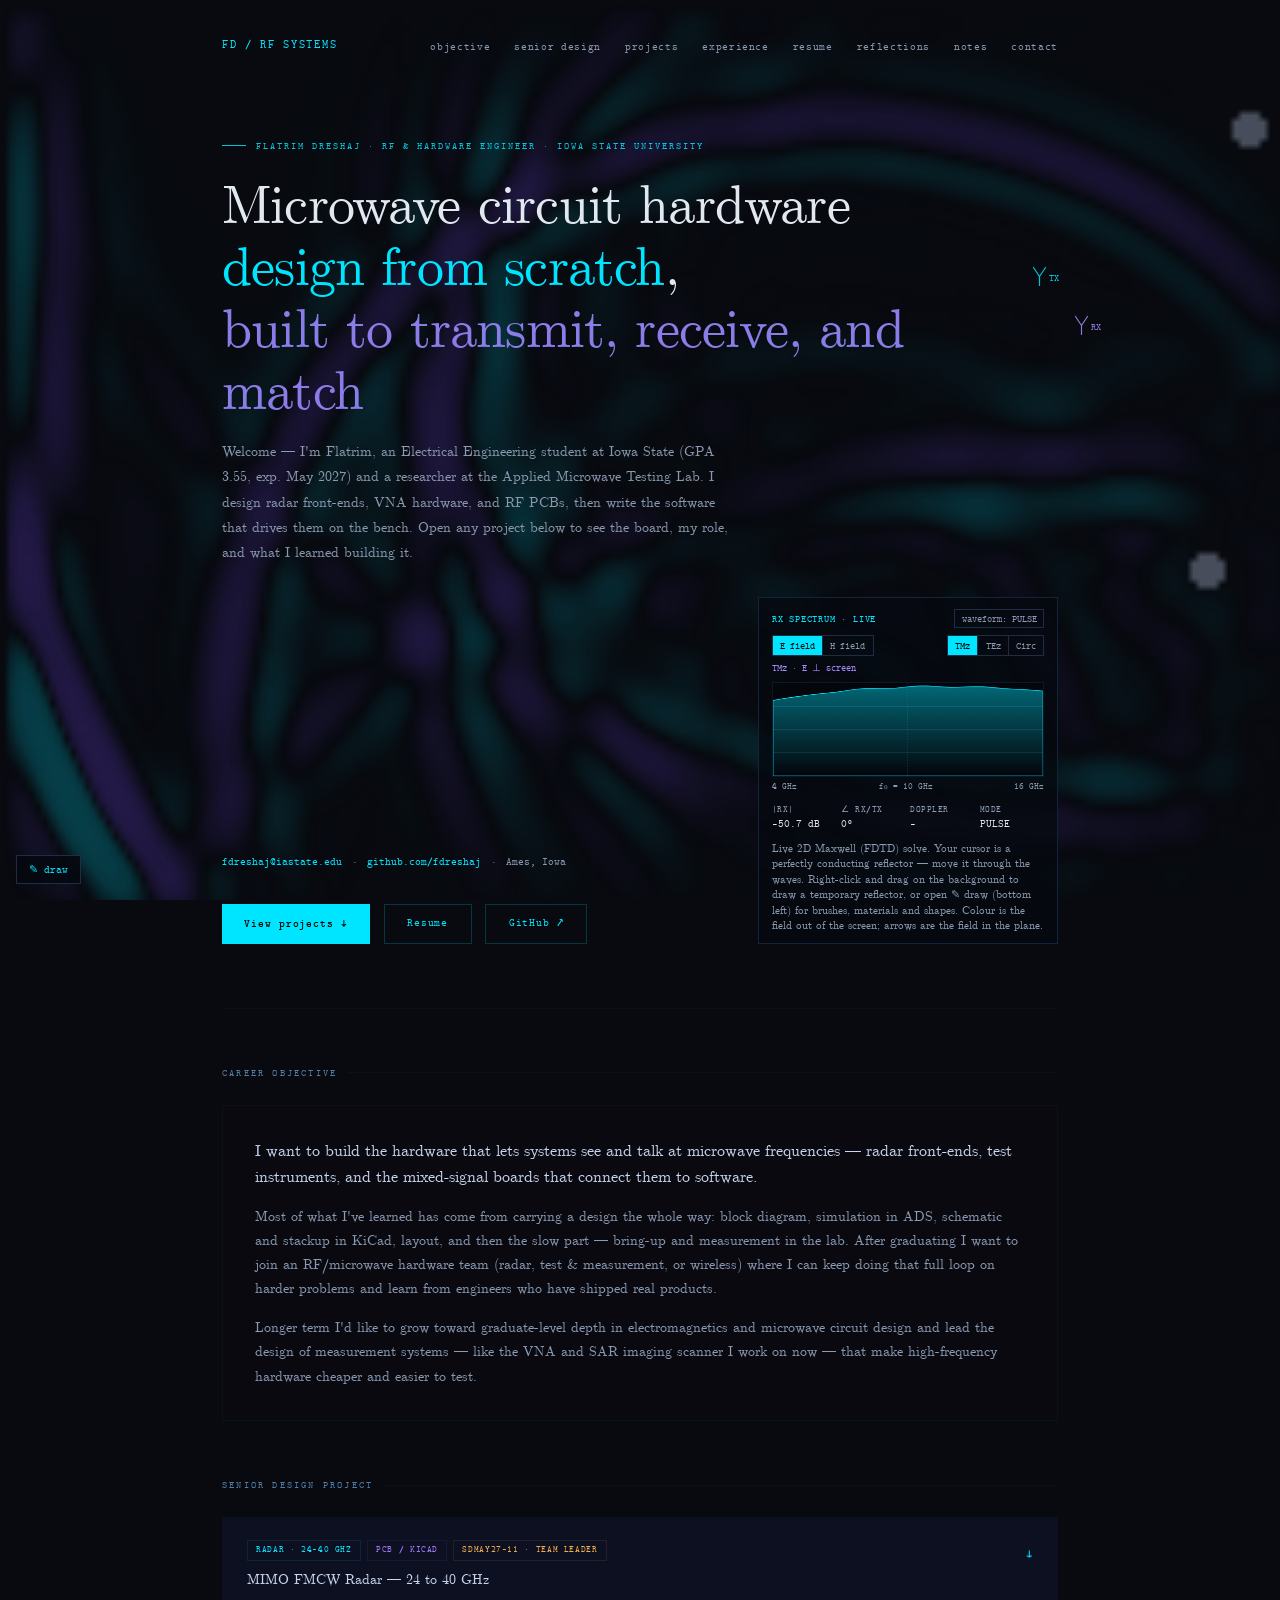
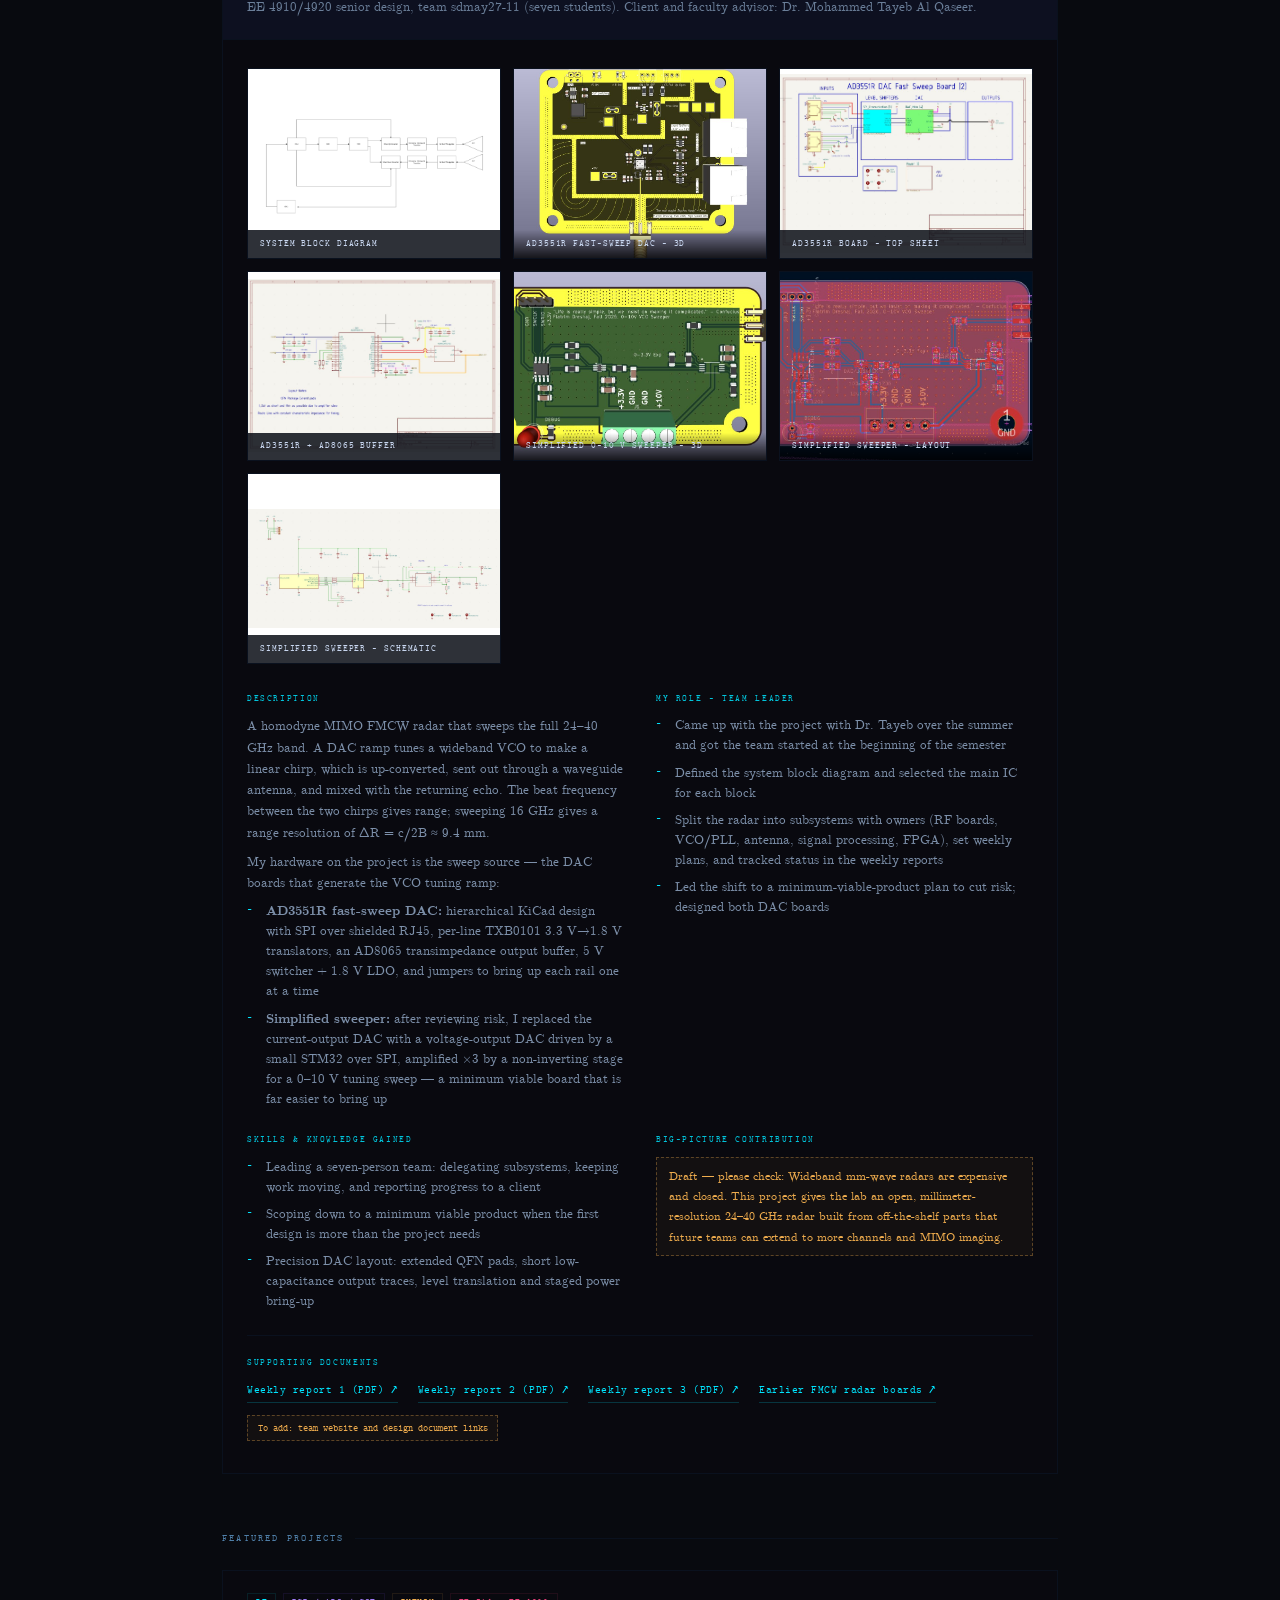
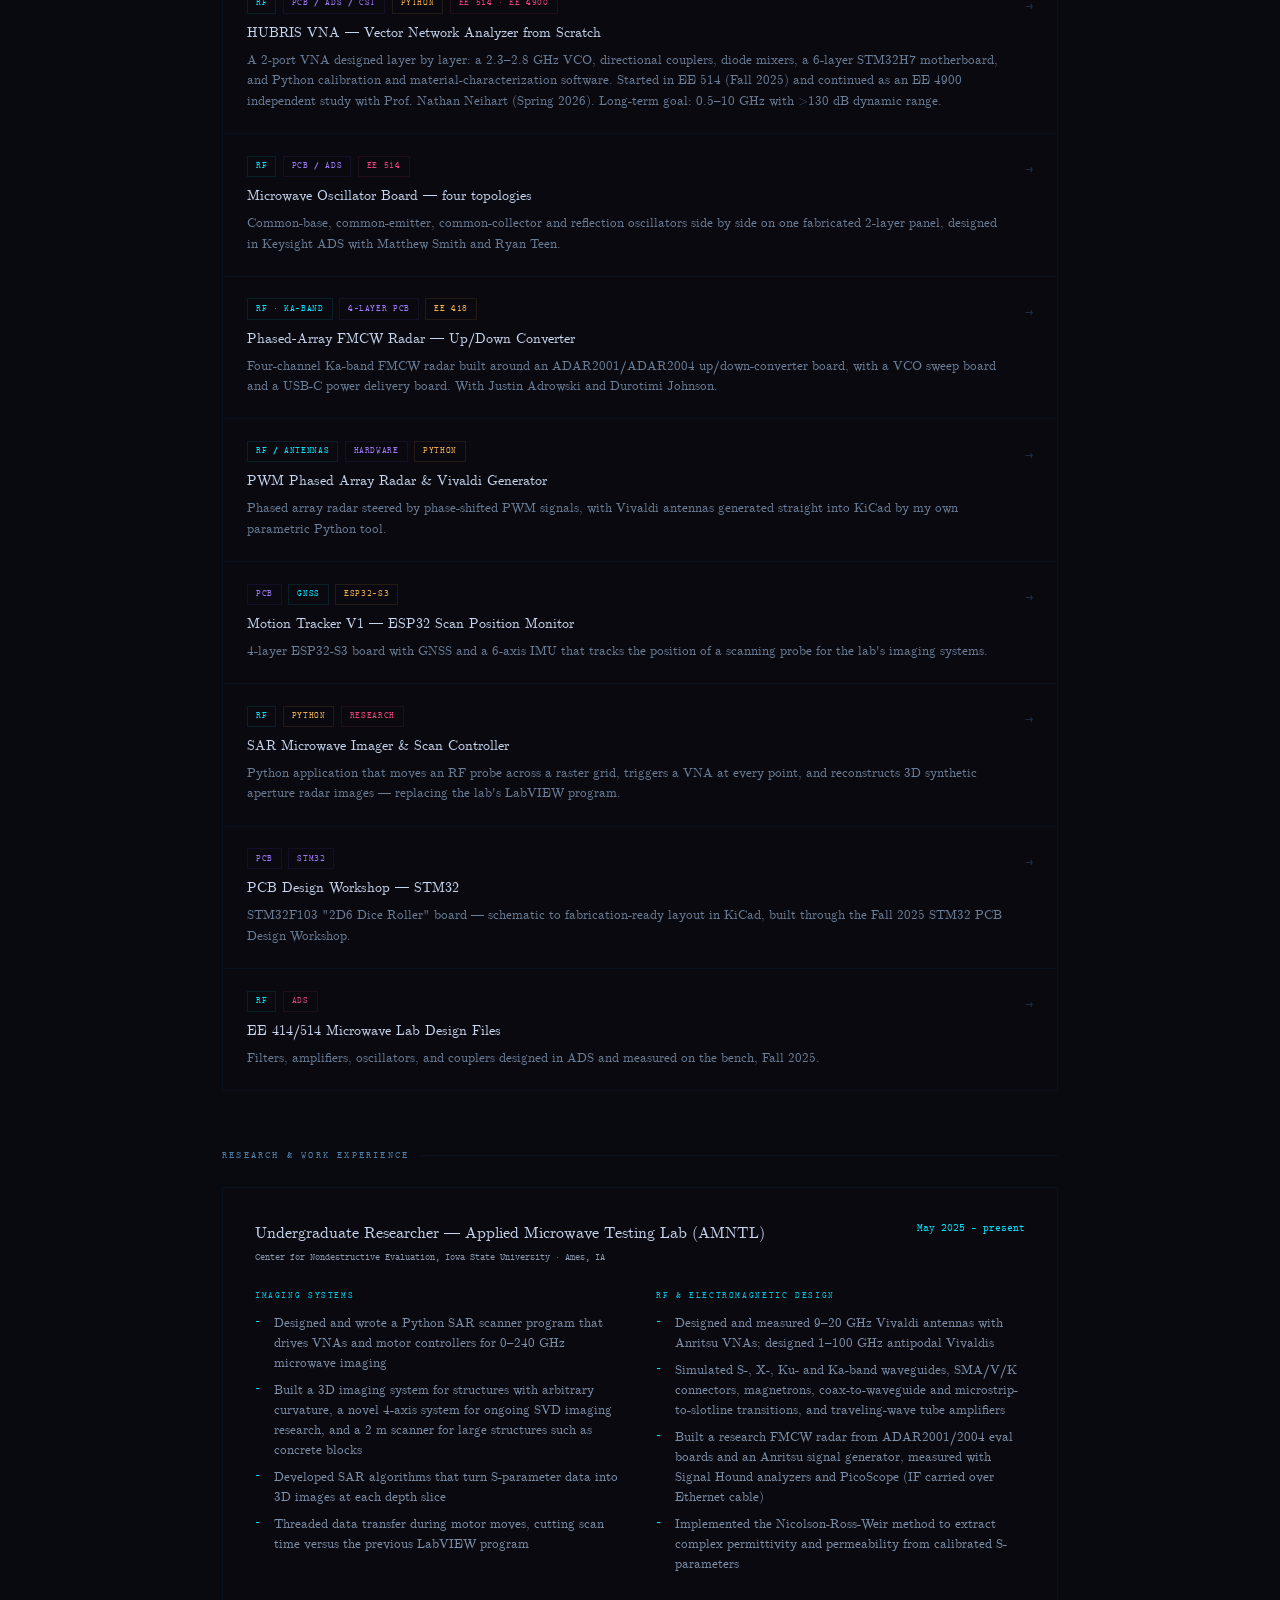
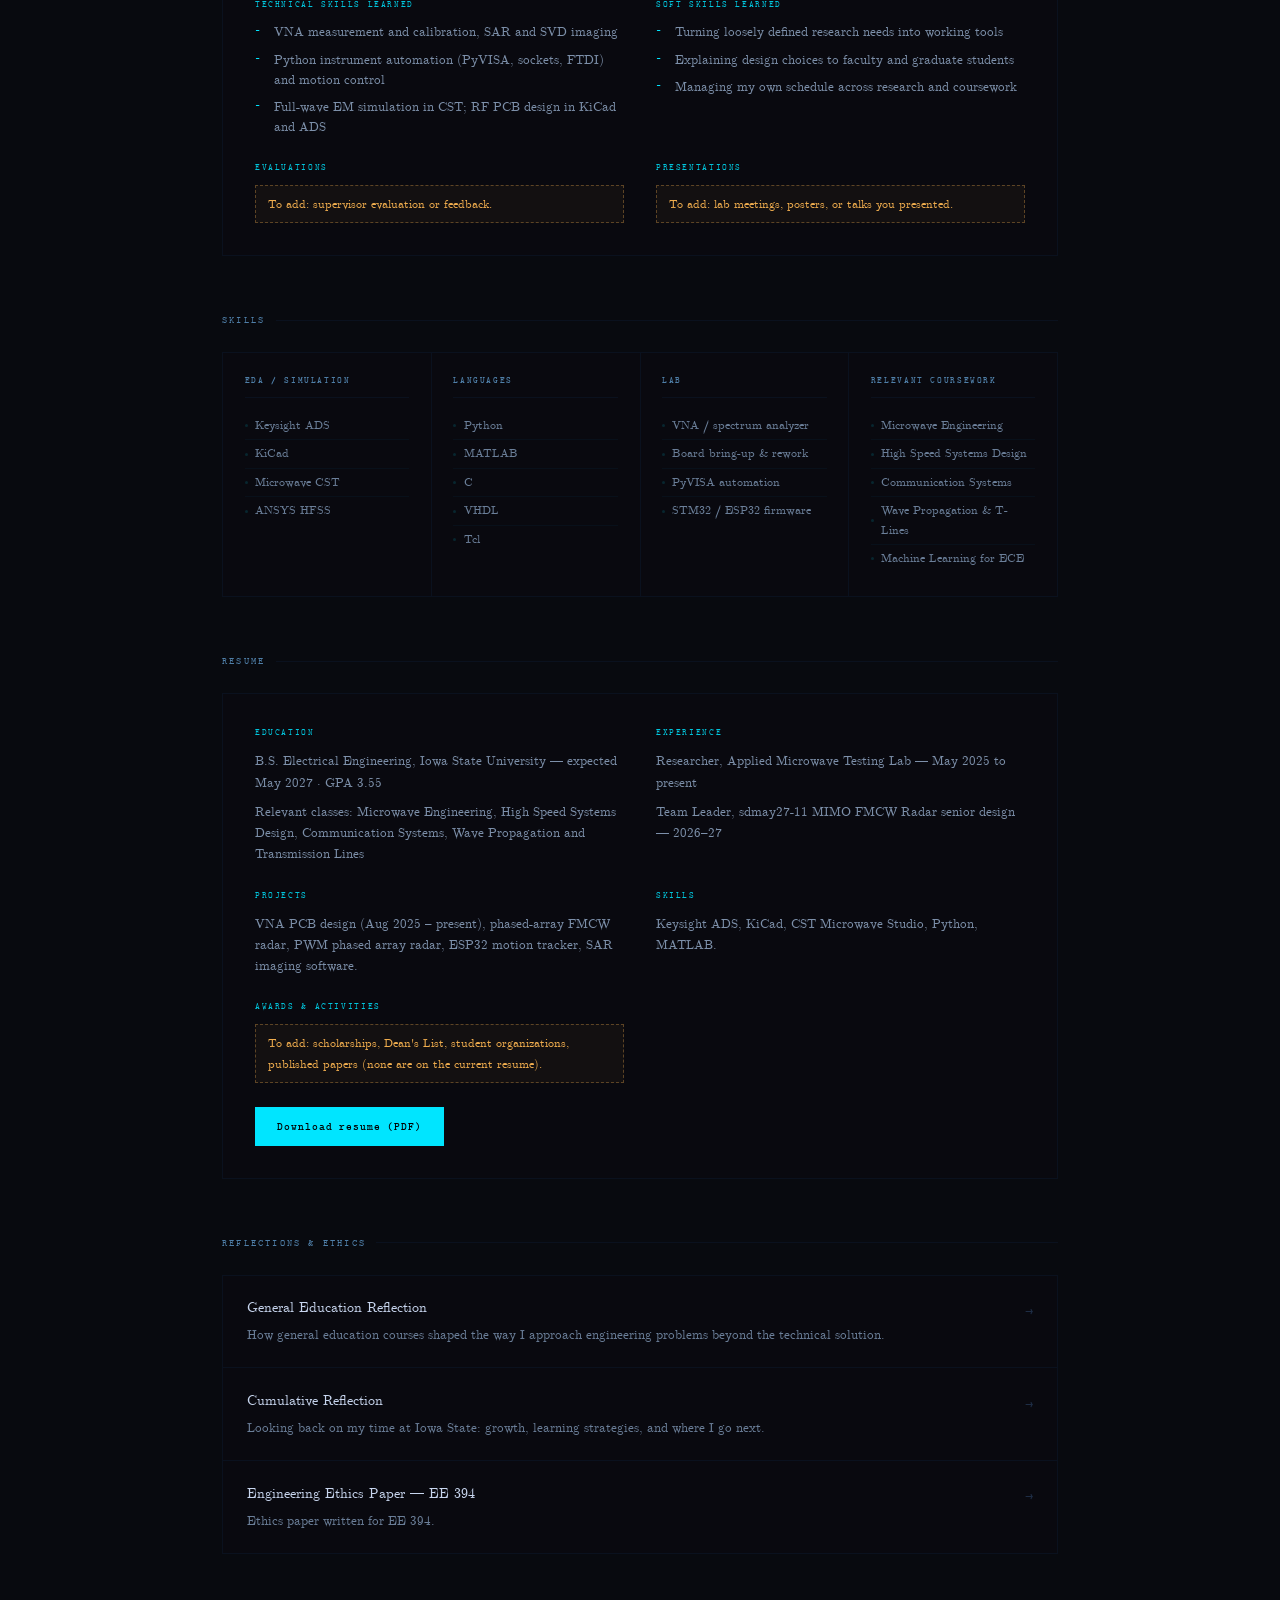
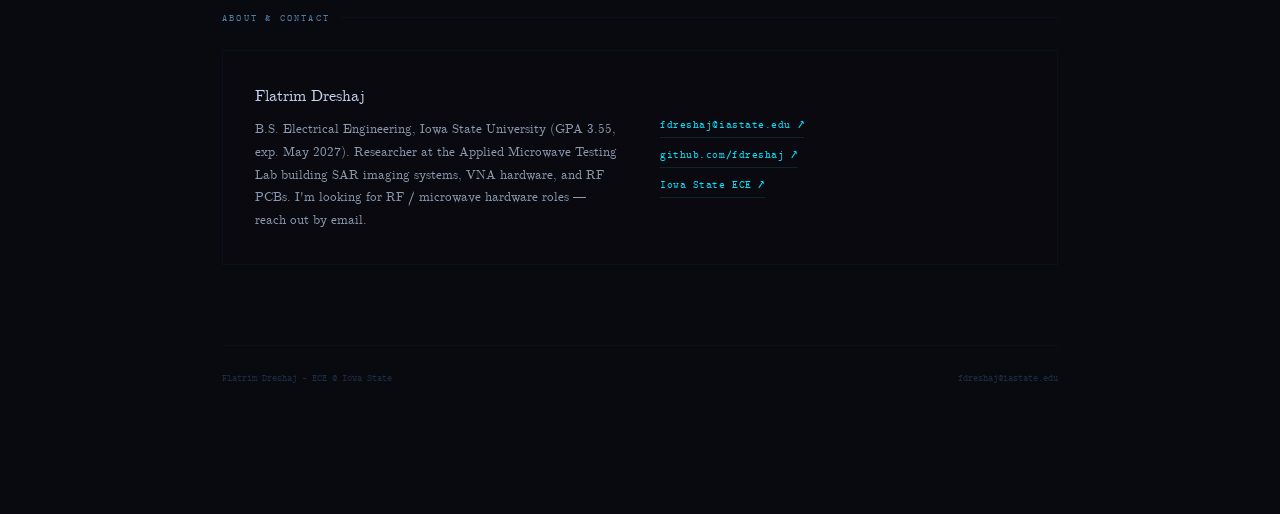
==== commit c45eb800: "Draw RF-background strokes as crisp vector lines The solver still works on the 7 px grid, but drawn " ====
--- a/index.html
+++ b/index.html
@@ -20,6 +20,7 @@
     html{scroll-behavior:smooth;}
     body{background:var(--bg);color:var(--text);font-family:var(--sans);font-size:16px;line-height:1.6;overflow-x:hidden;}
     canvas#bg{position:fixed;top:0;left:0;width:100%;height:100%;z-index:0;pointer-events:none;}
+    canvas#bg-ink{position:fixed;top:0;left:0;width:100%;height:100%;z-index:0;pointer-events:none;}
     .site{position:relative;z-index:1;max-width:900px;margin:0 auto;padding:0 2rem 8rem;}
 
     nav{display:flex;align-items:center;justify-content:space-between;padding:2rem 0 0;}
@@ -1134,7 +1135,7 @@
   els.forEach(function(el){io.observe(el);});
 })();
 </script>
-<script src="js/rf-field.js?v=20261010b"></script>
-<script src="js/pcb-explode.js?v=20261010b" defer></script>
+<script src="js/rf-field.js?v=20261010c"></script>
+<script src="js/pcb-explode.js?v=20261010c" defer></script>
 </body>
 </html>
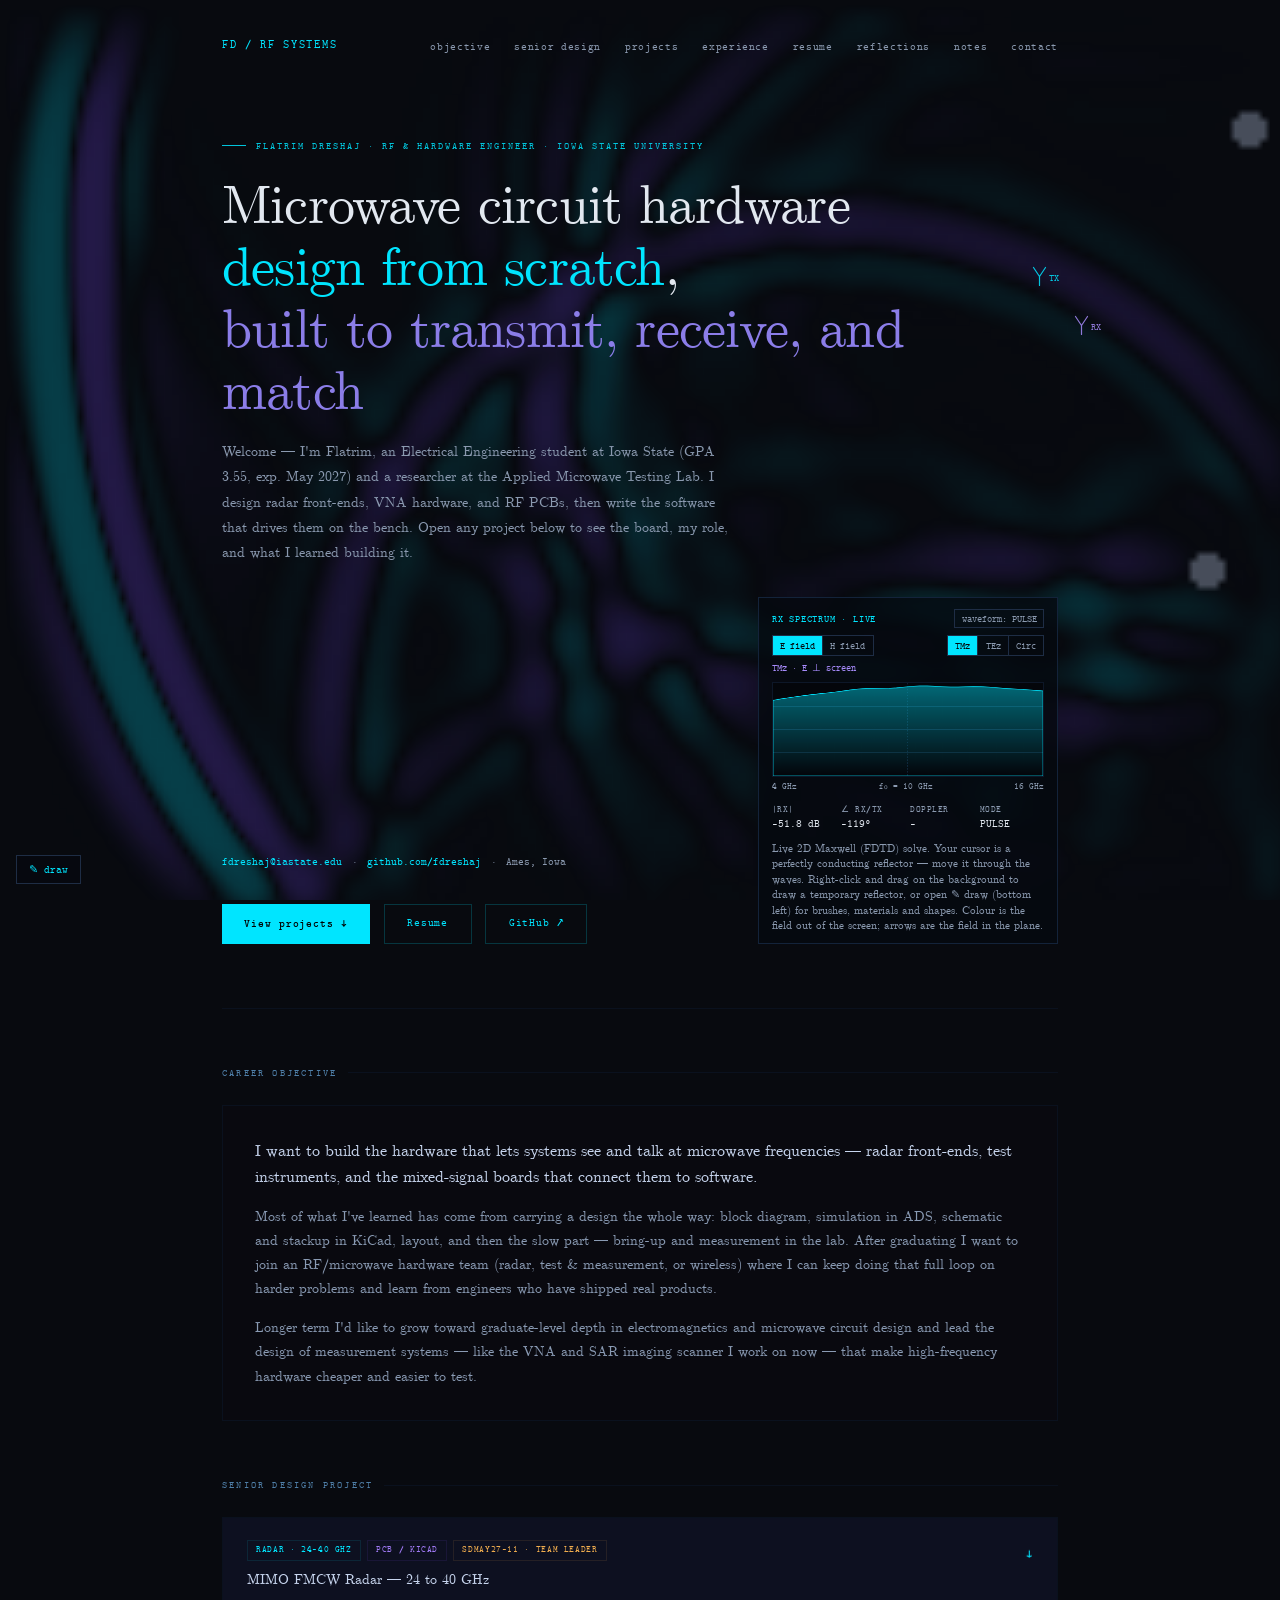
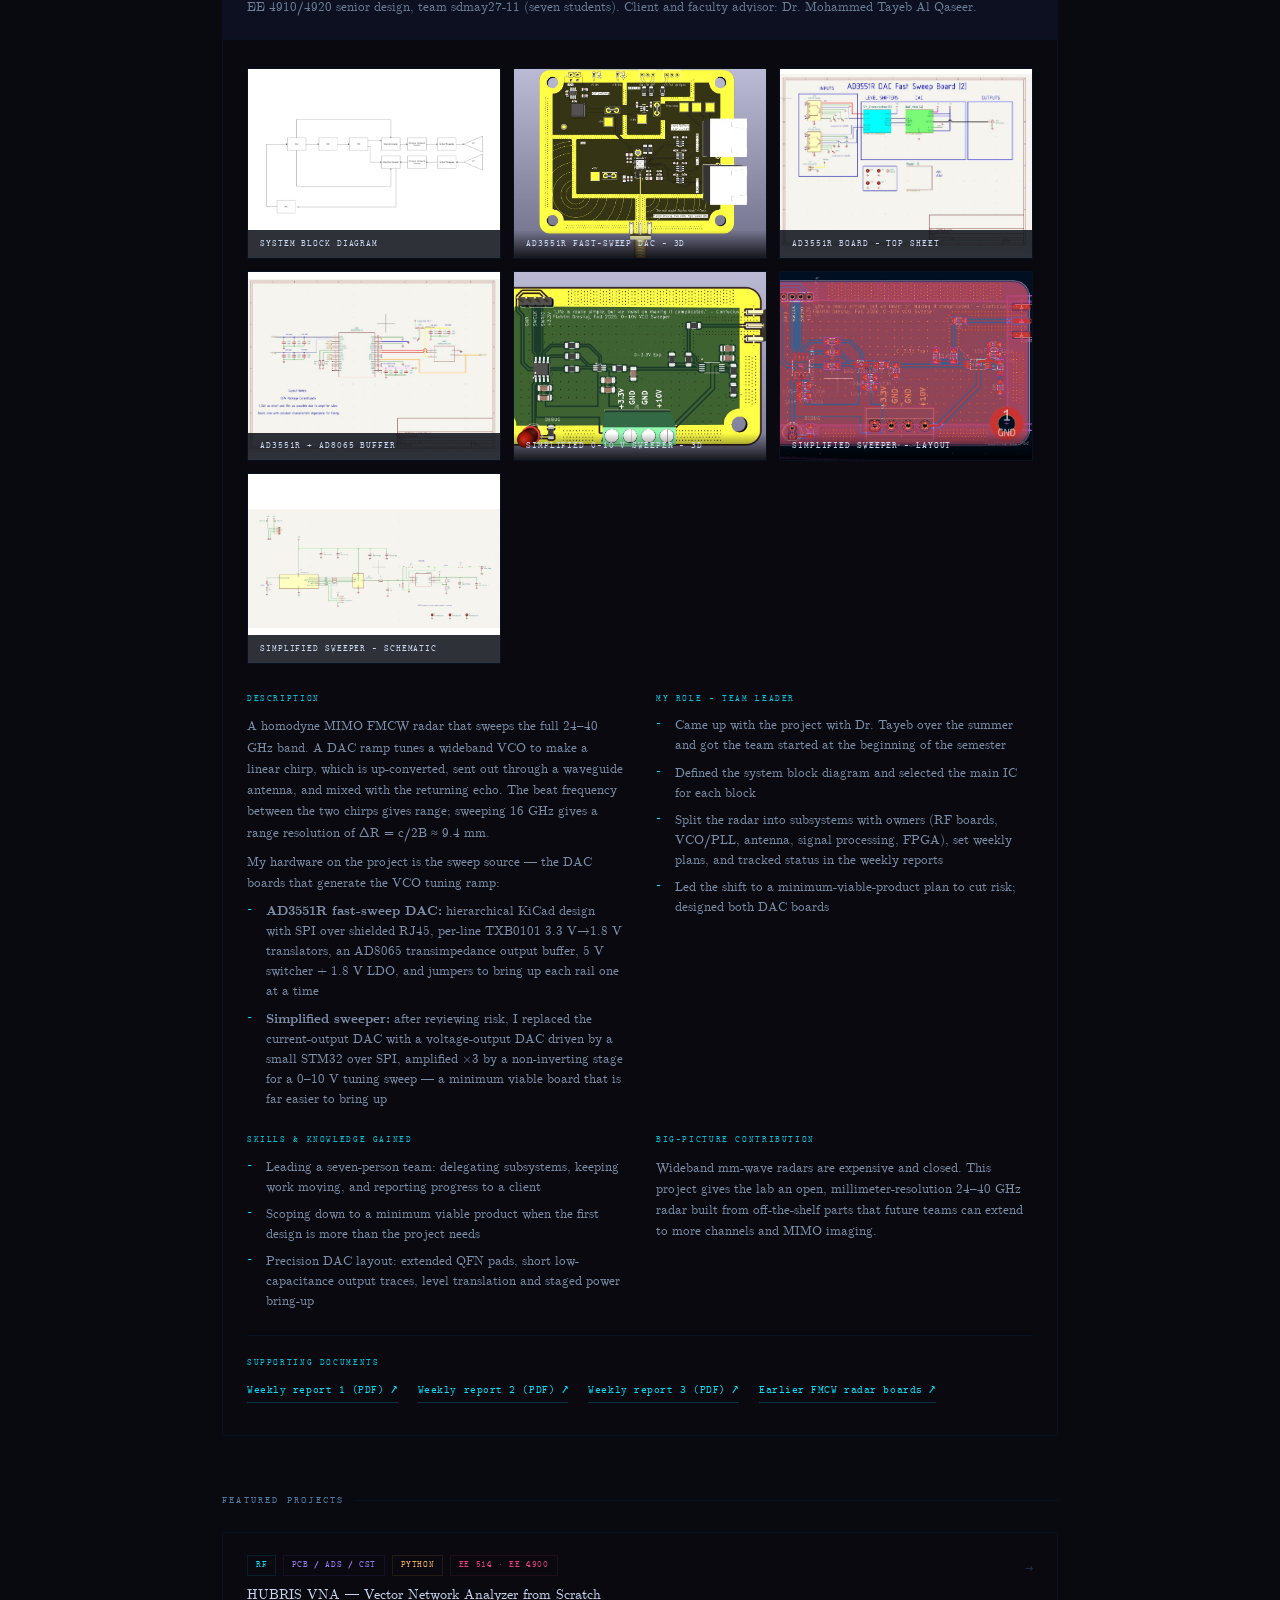
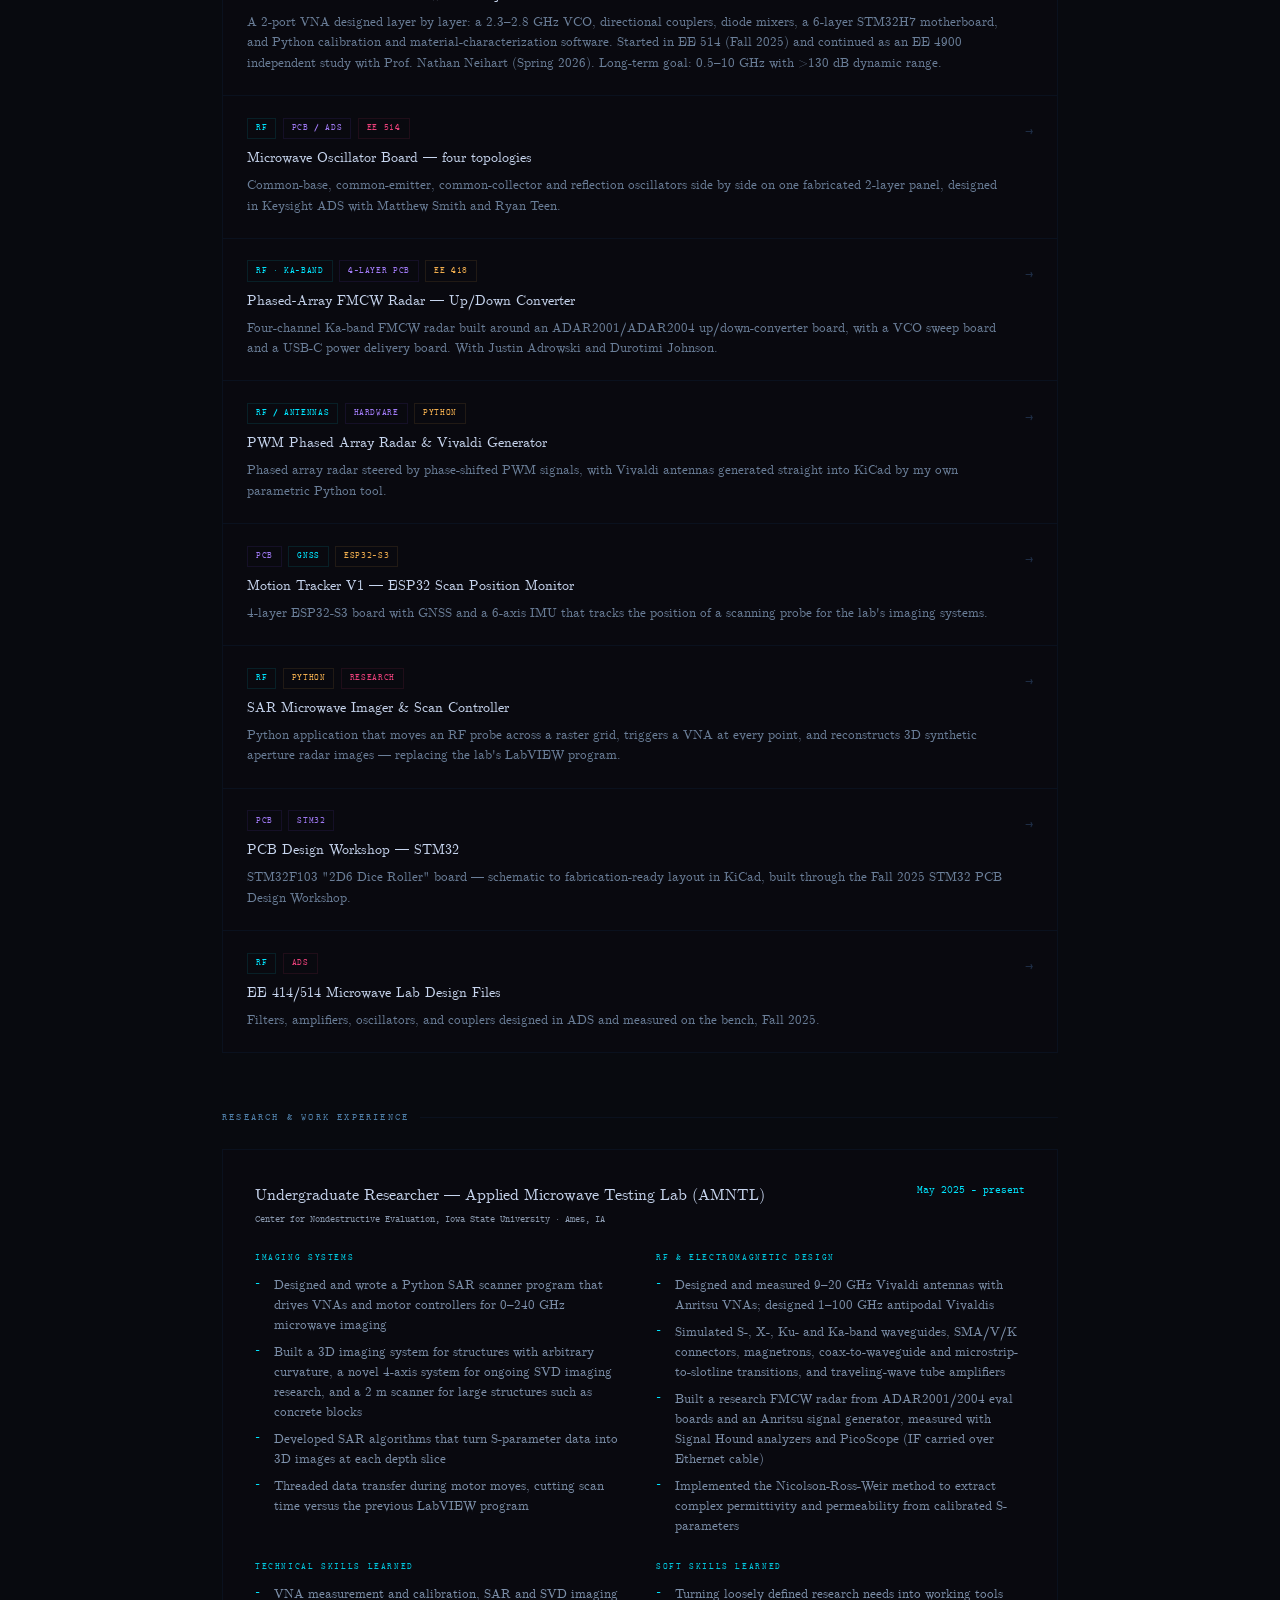
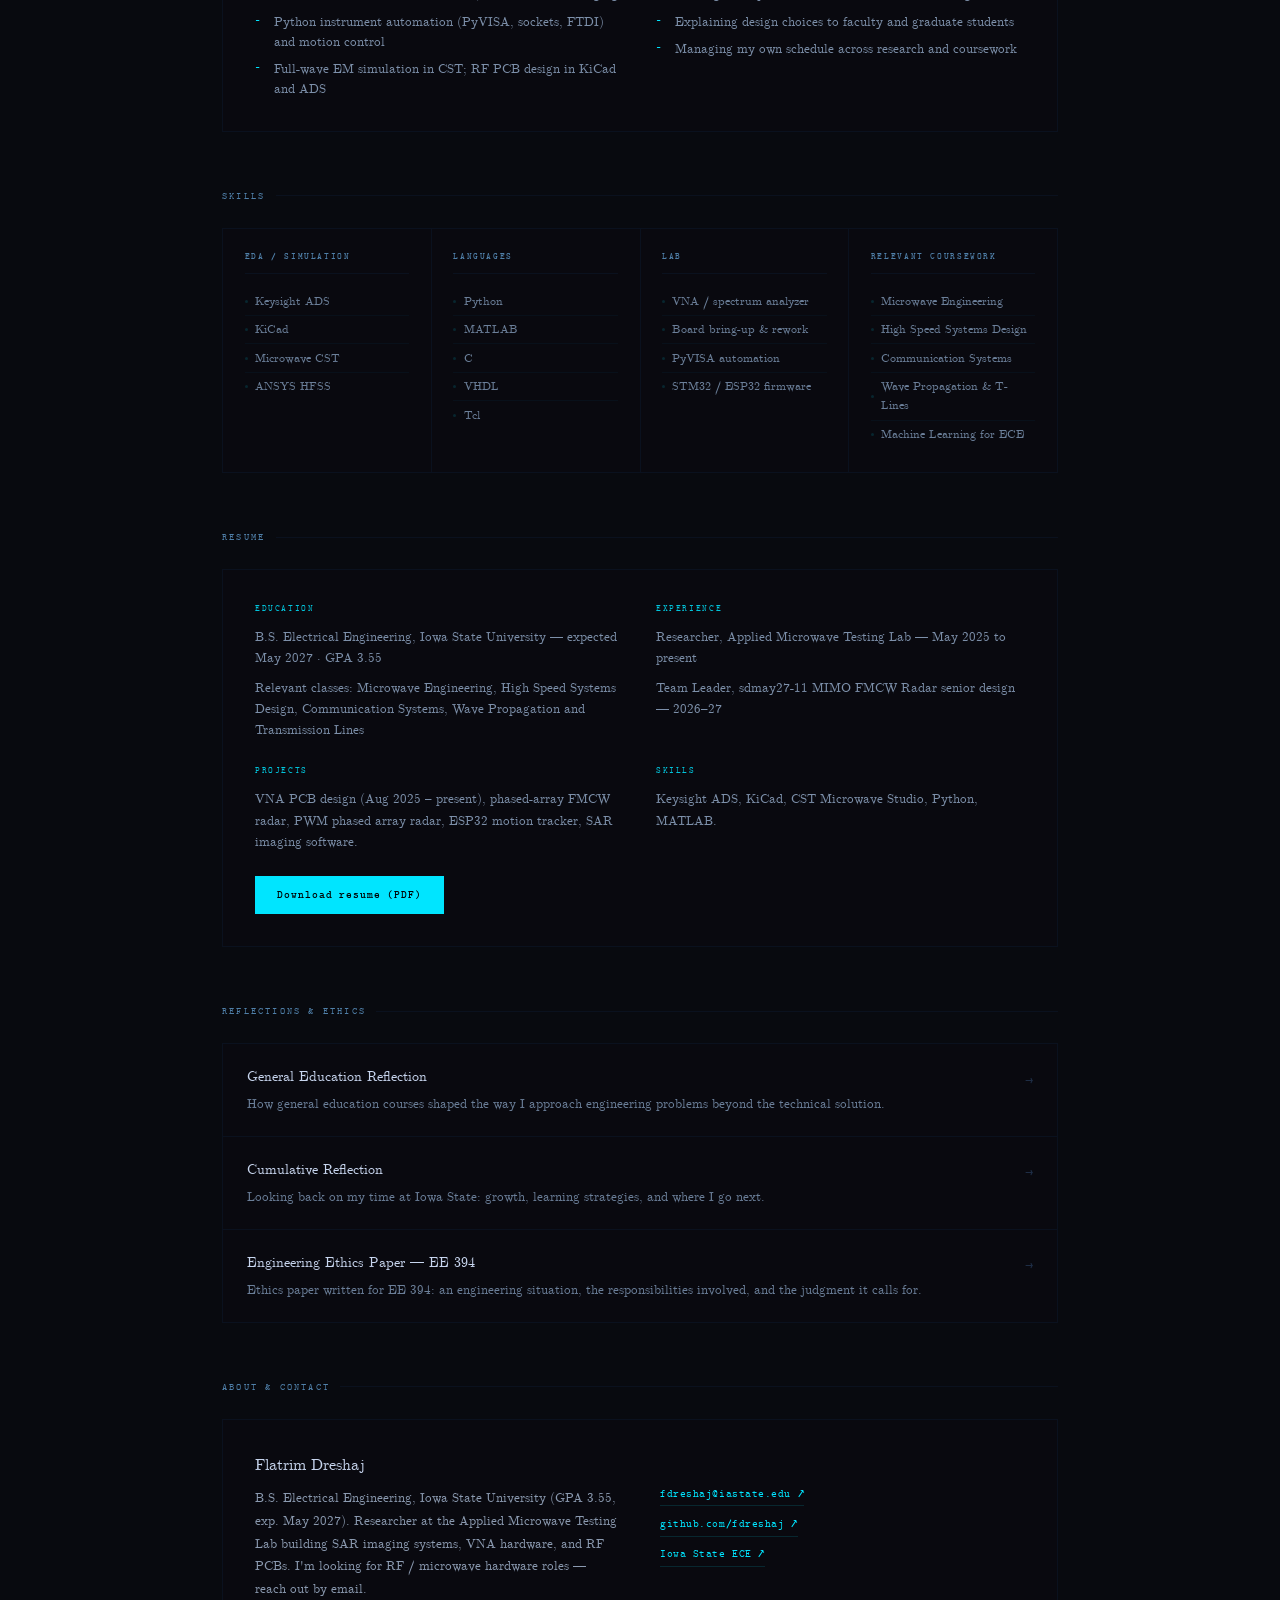
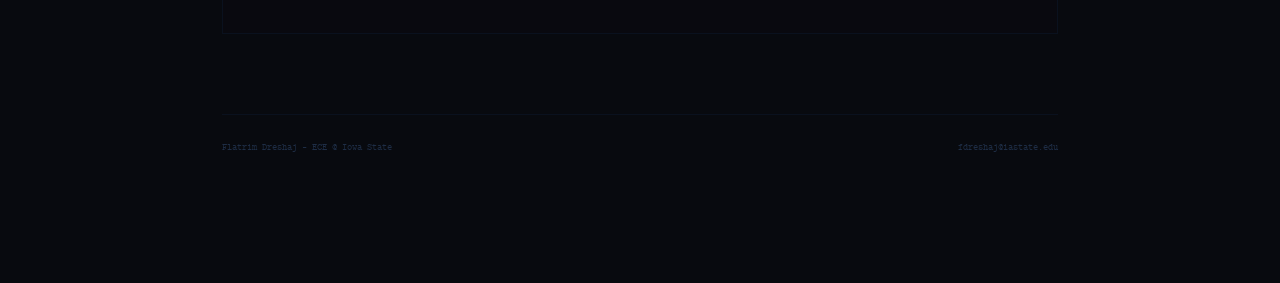
==== commit 01968cbf: "Portfolio polish against the EE 494 checklist - Author notes ("To add" boxes) are hidden from visito" ====
--- a/index.html
+++ b/index.html
@@ -4,11 +4,19 @@
   <meta charset="UTF-8" />
   <meta name="viewport" content="width=device-width, initial-scale=1.0" />
   <title>Flatrim Dreshaj — RF &amp; Hardware Engineer</title>
-  <meta name="description" content="ECE student at Iowa State University. Researcher at the Applied Microwave Testing Lab." />
+  <meta name="description" content="Flatrim Dreshaj — Electrical Engineering at Iowa State University. RF and microwave hardware: VNA design, FMCW radar, phased arrays, PCB design, and microwave imaging research." />
   <meta property="og:title" content="Flatrim Dreshaj — RF &amp; Hardware Engineer" />
   <meta property="og:type" content="website" />
   <link rel="preload" href="fonts/cmu-serif-500-roman.woff2" as="font" type="font/woff2" crossorigin />
   <link rel="stylesheet" href="fonts/fonts.css" />
+  <link rel="icon" href="favicon.svg" type="image/svg+xml" />
+  <meta name="theme-color" content="#080a0f" />
+  <meta property="og:description" content="RF and microwave hardware portfolio: VNA, FMCW radar, phased arrays and PCB design, with live electromagnetic simulations." />
+  <meta property="og:image" content="https://fdreshaj.github.io/images/vna_3d.jpg" />
+  <script>
+    /* author notes ("To add" boxes) only show on a review link: ?review */
+    if (/[?&]review\b/.test(location.search) || /^(localhost|127\.)/.test(location.hostname)) document.documentElement.classList.add('review');
+  </script>
   <style>
     *,*::before,*::after{box-sizing:border-box;margin:0;padding:0;}
     :root{
@@ -43,7 +51,7 @@
     .btn-s{font-family:var(--mono);font-size:11px;padding:.65rem 1.4rem;background:transparent;color:var(--accent);border:1px solid #00e5ff33;cursor:pointer;letter-spacing:.08em;text-decoration:none;display:inline-flex;align-items:center;transition:border-color .2s,color .2s;}
     .btn-s:hover{border-color:var(--accent);color:#fff;}
 
-    .sec-lbl{font-family:var(--mono);font-size:10px;color:#4f7fa8;letter-spacing:.22em;text-transform:uppercase;margin:3.5rem 0 1.5rem;display:flex;align-items:center;gap:.65rem;}
+    .sec-lbl{font-weight:400;font-family:var(--mono);font-size:10px;color:#4f7fa8;letter-spacing:.22em;text-transform:uppercase;margin:3.5rem 0 1.5rem;display:flex;align-items:center;gap:.65rem;}
     .sec-lbl::after{content:'';flex:1;height:1px;background:var(--border);}
 
     .projects{display:grid;gap:1px;background:var(--border);border:1px solid var(--border);}
@@ -158,6 +166,9 @@
     .doclinks h5{margin:0;width:100%;}
     .todo{font-size:12px !important;color:#f0ad4e !important;border:1px dashed #f0ad4e55;background:#f0ad4e0a;padding:.5rem .75rem;line-height:1.6;}
     .todo.inline{display:inline-block;padding:.25rem .6rem;font-family:var(--mono);font-size:10px !important;}
+    html:not(.review) .todo,html:not(.review) .review-only{display:none !important;}
+    .pending{font-size:12.5px;color:var(--muted);font-style:italic;border-left:2px solid #1e3a5a;padding-left:.75rem;}
+    html.review .pending{display:none;}
     .todo code{font-family:var(--mono);font-size:11px;}
     .shot{position:relative;display:block;background:#060810;border:1px solid var(--border);overflow:hidden;aspect-ratio:16/10;}
     .shot img{width:100%;height:100%;object-fit:cover;display:block;transition:transform .4s;}
@@ -277,7 +288,7 @@
   </section>
 
   <!-- ───────────── CAREER OBJECTIVE ───────────── -->
-  <div id="objective" class="sec-lbl reveal">career objective</div>
+  <h2 id="objective" class="sec-lbl reveal">career objective</h2>
   <div class="panel reveal">
     <p class="lead">
       I want to build the hardware that lets systems see and talk at microwave frequencies — radar front-ends, test instruments, and the mixed-signal boards that connect them to software.
@@ -291,7 +302,7 @@
   </div>
 
   <!-- ───────────── SENIOR DESIGN ───────────── -->
-  <div id="senior-design" class="sec-lbl reveal">senior design project</div>
+  <h2 id="senior-design" class="sec-lbl reveal">senior design project</h2>
   <div class="projects reveal">
     <div class="proj-item open">
       <div class="proj-header" onclick="toggle(this)">
@@ -342,7 +353,7 @@
             </div>
             <div class="sblock">
               <h5>Big-picture contribution</h5>
-              <p class="todo">Draft — please check: Wideband mm-wave radars are expensive and closed. This project gives the lab an open, millimeter-resolution 24–40 GHz radar built from off-the-shelf parts that future teams can extend to more channels and MIMO imaging.</p>
+              <p>Wideband mm-wave radars are expensive and closed. This project gives the lab an open, millimeter-resolution 24–40 GHz radar built from off-the-shelf parts that future teams can extend to more channels and MIMO imaging.</p>
             </div>
           </div>
           <div class="doclinks">
@@ -359,7 +370,7 @@
   </div>
 
   <!-- ───────────── PROJECTS ───────────── -->
-  <div id="projects" class="sec-lbl reveal">featured projects</div>
+  <h2 id="projects" class="sec-lbl reveal">featured projects</h2>
   <div class="projects reveal">
 
     <!-- VNA -->
@@ -808,7 +819,7 @@
   </div>
 
   <!-- ───────────── EXPERIENCE ───────────── -->
-  <div id="experience" class="sec-lbl reveal">research &amp; work experience</div>
+  <h2 id="experience" class="sec-lbl reveal">research &amp; work experience</h2>
   <div class="panel reveal">
     <div class="xp-head">
       <div>
@@ -853,7 +864,7 @@
         </ul>
       </div>
     </div>
-    <div class="summary-grid" style="margin-top:1.5rem">
+    <div class="summary-grid review-only" style="margin-top:1.5rem">
       <div class="sblock">
         <h5>Evaluations</h5>
         <p class="todo">To add: supervisor evaluation or feedback.</p>
@@ -866,7 +877,7 @@
   </div>
 
   <!-- ───────────── SKILLS ───────────── -->
-  <div id="skills" class="sec-lbl reveal">skills</div>
+  <h2 id="skills" class="sec-lbl reveal">skills</h2>
   <div class="skills reveal">
     <div class="scol">
       <h4>EDA / Simulation</h4>
@@ -901,7 +912,7 @@
   </div>
 
   <!-- ───────────── RESUME ───────────── -->
-  <div id="resume" class="sec-lbl reveal">resume</div>
+  <h2 id="resume" class="sec-lbl reveal">resume</h2>
   <div class="panel reveal">
     <div class="summary-grid">
       <div class="sblock">
@@ -922,7 +933,7 @@
         <h5>Skills</h5>
         <p>Keysight ADS, KiCad, CST Microwave Studio, Python, MATLAB.</p>
       </div>
-      <div class="sblock">
+      <div class="sblock review-only">
         <h5>Awards &amp; activities</h5>
         <p class="todo">To add: scholarships, Dean's List, student organizations, published papers (none are on the current resume).</p>
       </div>
@@ -933,7 +944,7 @@
   </div>
 
   <!-- ───────────── REFLECTIONS ───────────── -->
-  <div id="reflections" class="sec-lbl reveal">reflections &amp; ethics</div>
+  <h2 id="reflections" class="sec-lbl reveal">reflections &amp; ethics</h2>
   <div class="projects reveal">
     <div class="proj-item">
       <div class="proj-header" onclick="toggle(this)">
@@ -946,8 +957,9 @@
       <div class="proj-detail">
         <div class="proj-detail-inner prose">
           <!-- Write your reflection here in your own words (submitted to Canvas for an integrity check). -->
+          <p class="pending">This reflection is being written and will be posted here.</p>
           <p class="todo">To add: your General Education Reflection. It should answer:</p>
-          <ol class="prompts">
+          <ol class="prompts review-only">
             <li>What have your general education electives taught you that helps you evaluate and formulate engineering solutions beyond the technical side? How do they change how you think about an engineering problem?</li>
             <li>Using at least two specific classes, what other dimensions (economic, global, societal) do you now consider, and what impact do they have?</li>
           </ol>
@@ -965,8 +977,9 @@
       <div class="proj-detail">
         <div class="proj-detail-inner prose">
           <!-- Write your reflection here in your own words (submitted to Canvas for an integrity check). -->
+          <p class="pending">This reflection is being written and will be posted here.</p>
           <p class="todo">To add: your Cumulative Reflection. It should cover:</p>
-          <ol class="prompts">
+          <ol class="prompts review-only">
             <li>The bigger picture — designing systems, teamwork, communication, and ethical responsibility</li>
             <li>Resources beyond the classroom — journals, experts, peers, libraries</li>
             <li>Lifelong learning outside class — research, student orgs, career fairs</li>
@@ -984,21 +997,21 @@
       <div class="proj-header" onclick="toggle(this)">
         <div>
           <div class="ptitle">Engineering Ethics Paper — EE 394</div>
-          <div class="pdesc">Ethics paper written for EE 394.</div>
+          <div class="pdesc">Ethics paper written for EE 394: an engineering situation, the responsibilities involved, and the judgment it calls for.</div>
         </div>
         <div class="parr">→</div>
       </div>
       <div class="proj-detail">
         <div class="proj-detail-inner prose">
           <p class="todo">To add: a short summary of the paper's topic and conclusion, and put the PDF at <code>docs/Ethics_Paper_EE394.pdf</code>.</p>
-          <a class="gh-link" href="docs/Ethics_Paper_EE394.pdf" target="_blank" rel="noopener">Read the paper (PDF) ↗</a>
+          <p class="pending">The paper and a short summary will be posted here.</p>
         </div>
       </div>
     </div>
   </div>
 
   <!-- ───────────── CONTACT ───────────── -->
-  <div id="contact" class="sec-lbl reveal">about &amp; contact</div>
+  <h2 id="contact" class="sec-lbl reveal">about &amp; contact</h2>
   <div class="about reveal">
     <div class="about-text">
       <h3>Flatrim Dreshaj</h3>
@@ -1135,7 +1148,7 @@
   els.forEach(function(el){io.observe(el);});
 })();
 </script>
-<script src="js/rf-field.js?v=20261010c"></script>
-<script src="js/pcb-explode.js?v=20261010c" defer></script>
+<script src="js/rf-field.js?v=20261010d"></script>
+<script src="js/pcb-explode.js?v=20261010d" defer></script>
 </body>
 </html>
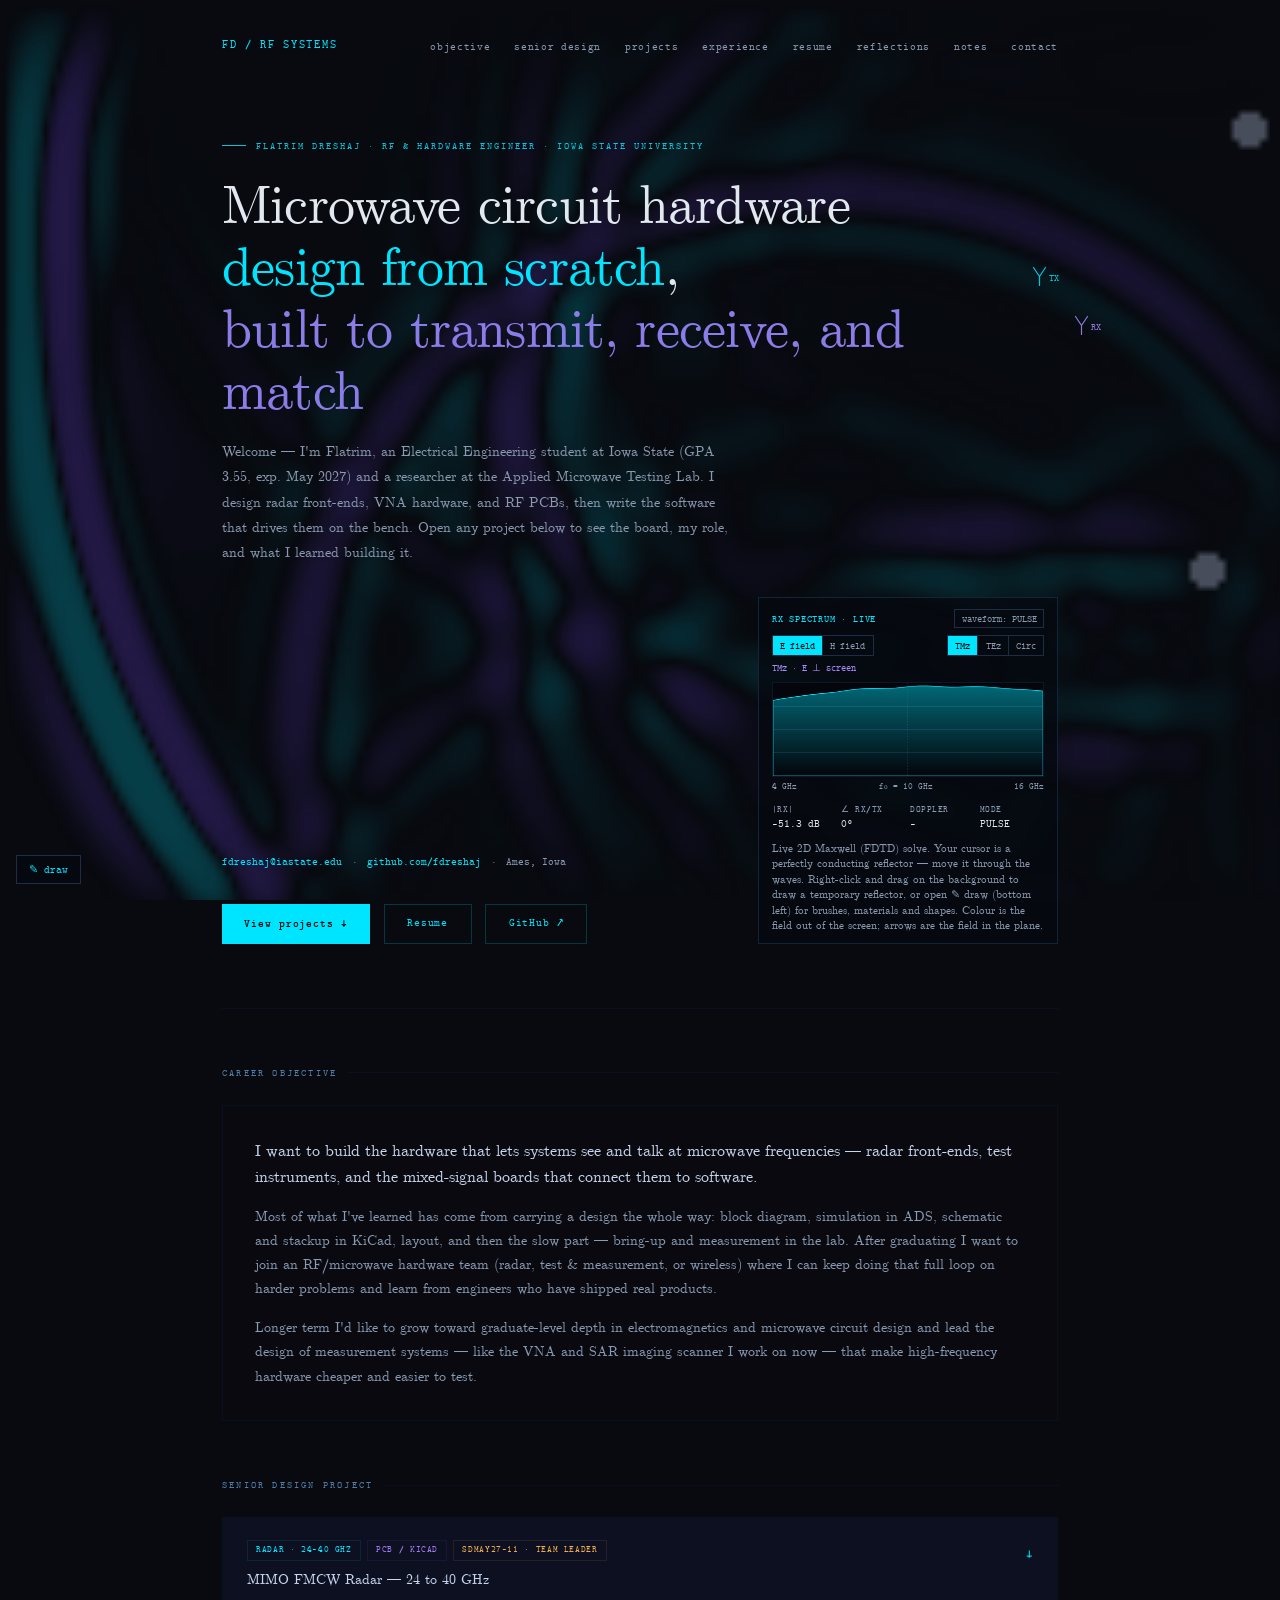
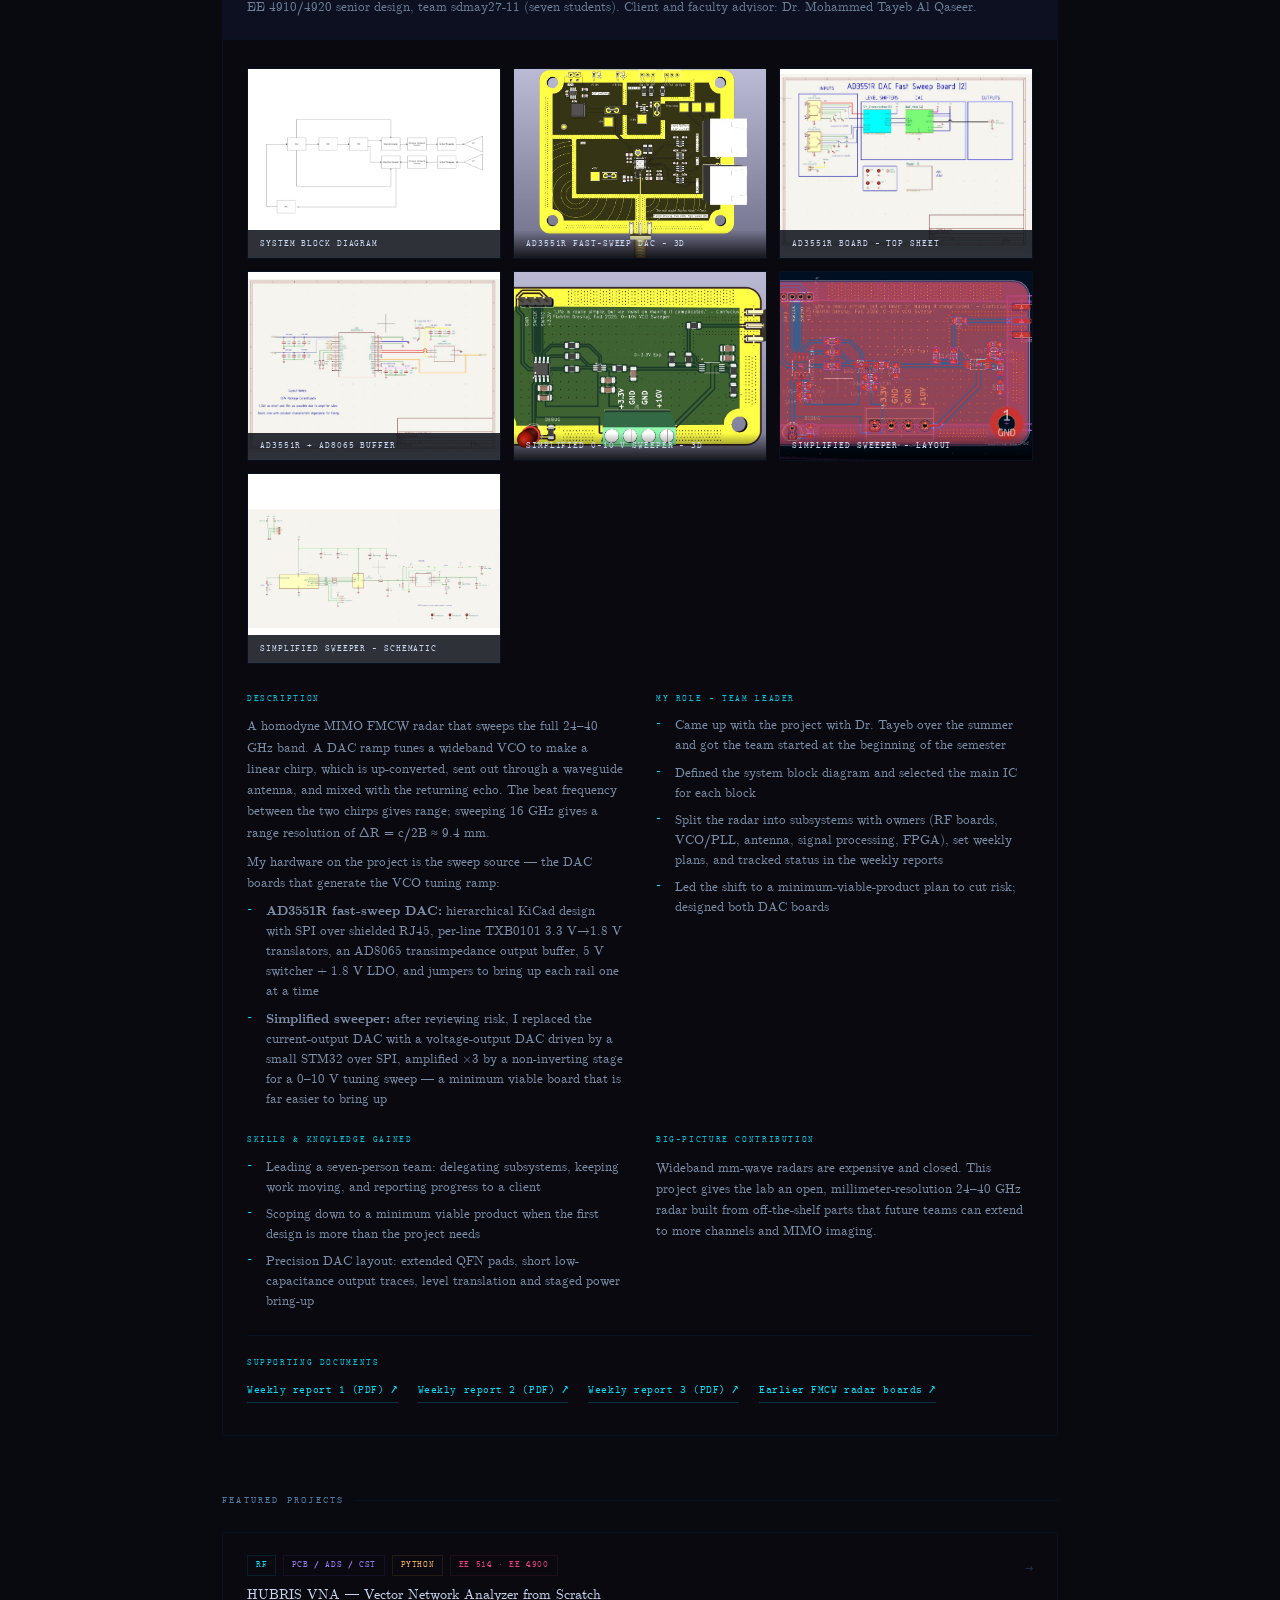
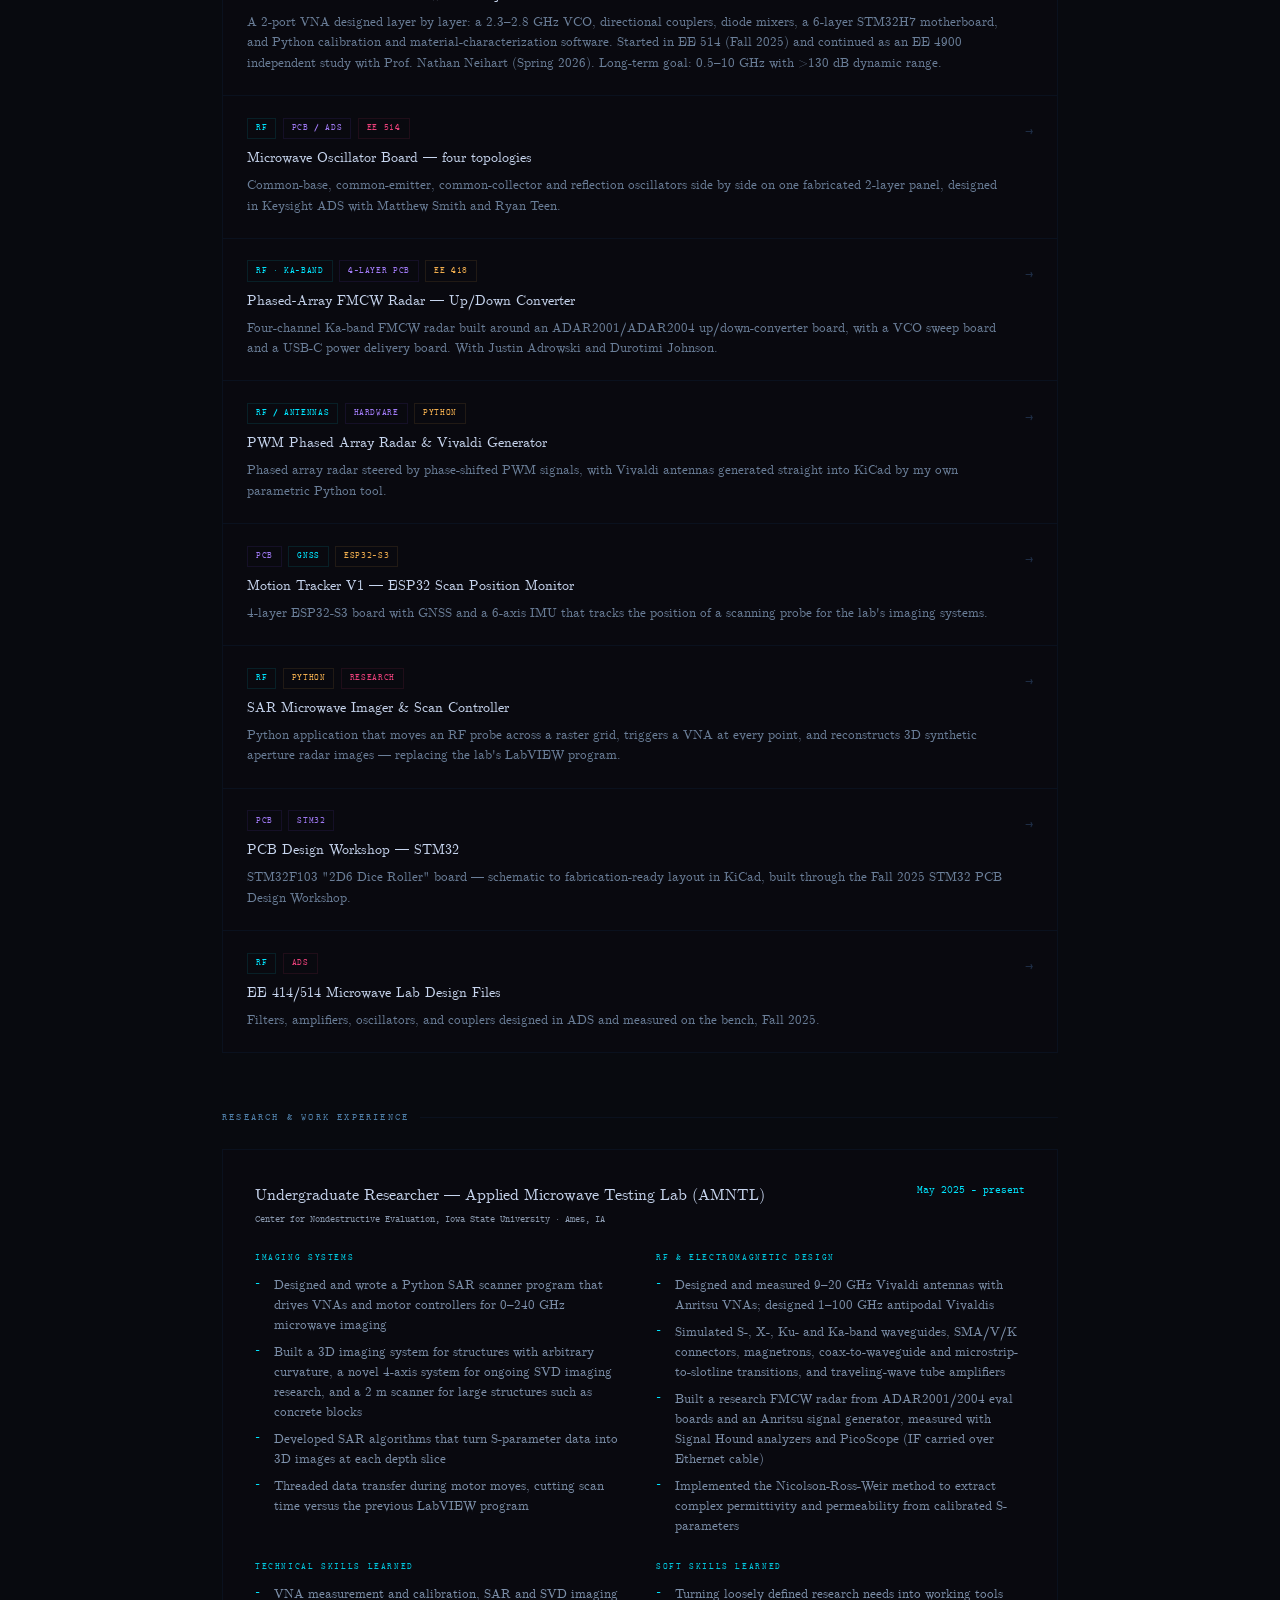
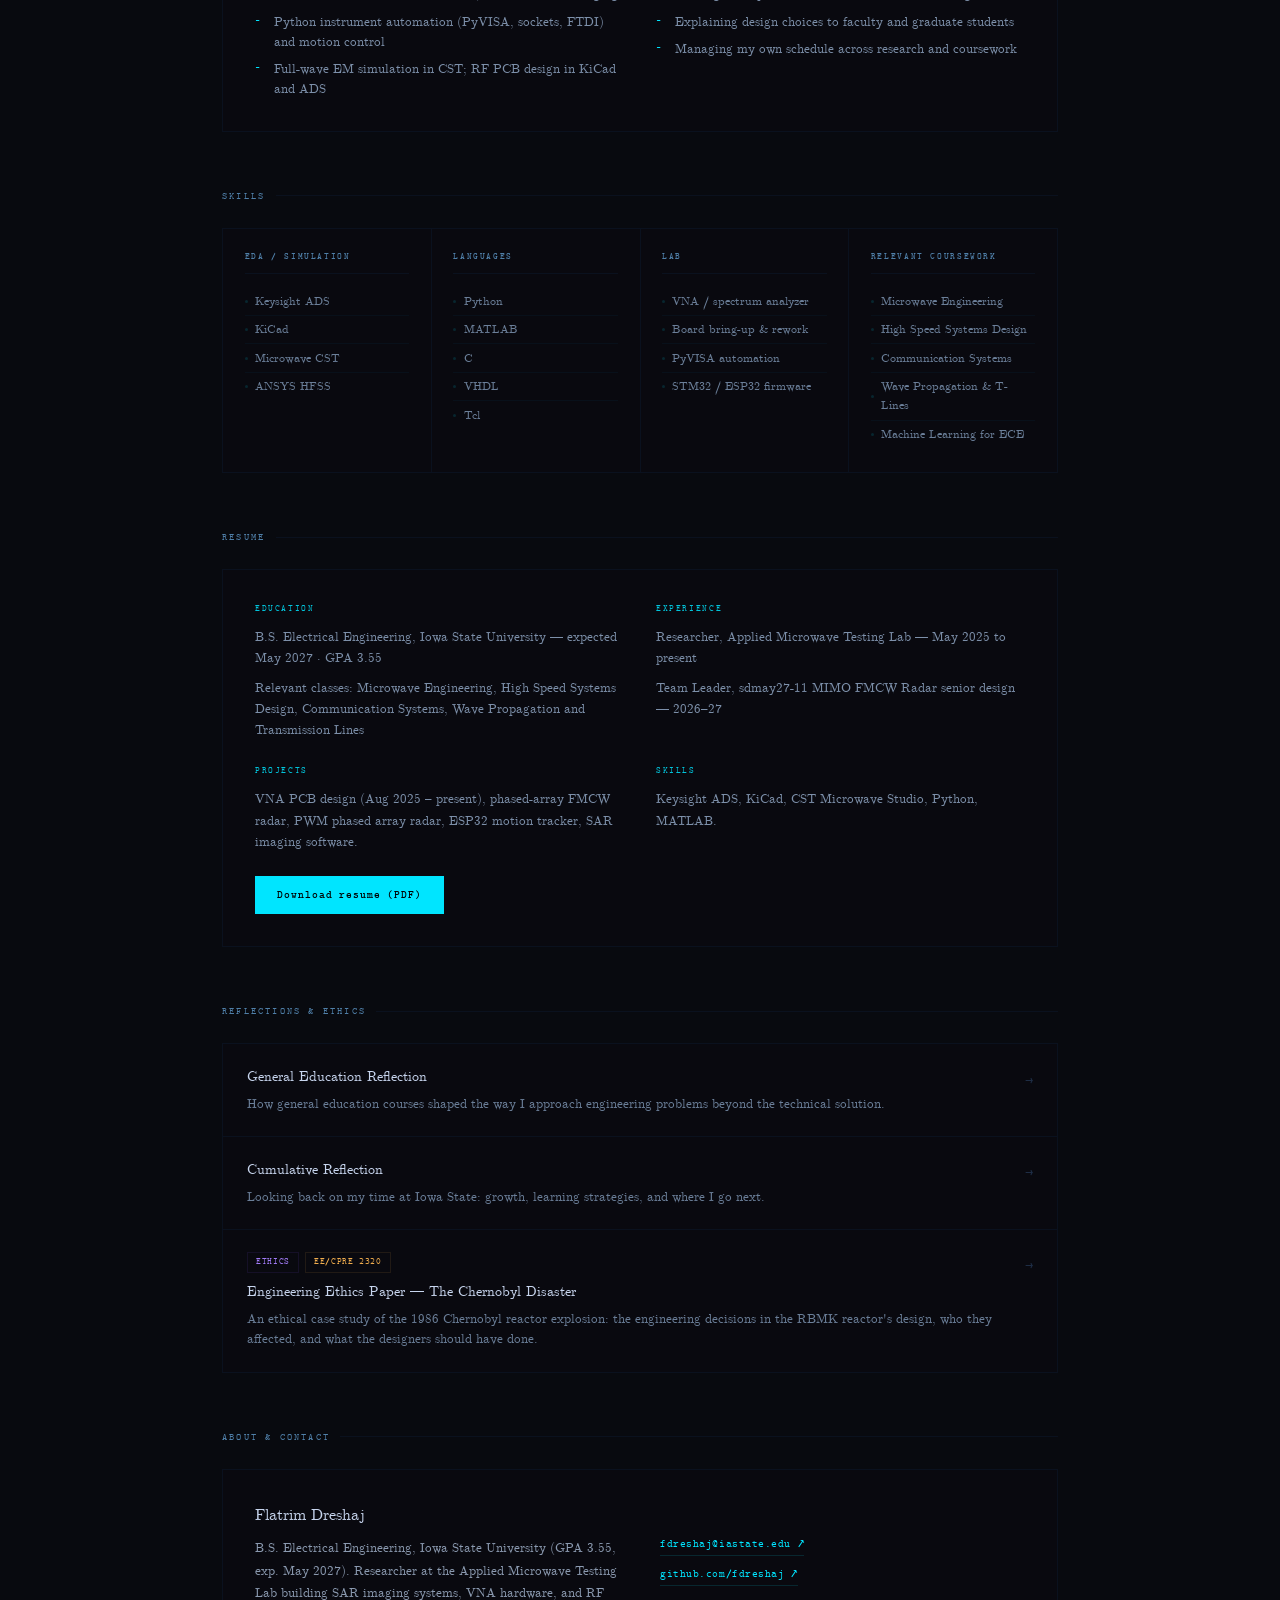
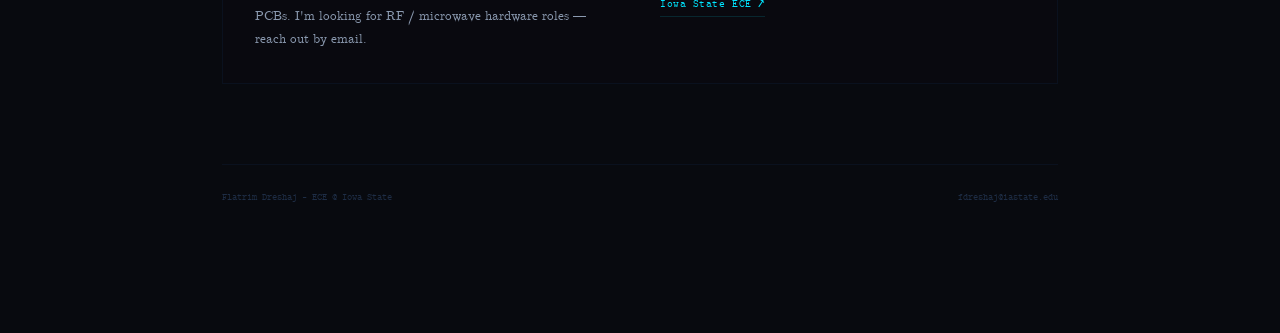
==== commit 470af197: "Add the Chernobyl ethics paper (EE/CprE 2320) Publishes the ethical case study of the Chernobyl disa" ====
--- a/index.html
+++ b/index.html
@@ -996,15 +996,39 @@
     <div class="proj-item">
       <div class="proj-header" onclick="toggle(this)">
         <div>
-          <div class="ptitle">Engineering Ethics Paper — EE 394</div>
-          <div class="pdesc">Ethics paper written for EE 394: an engineering situation, the responsibilities involved, and the judgment it calls for.</div>
+          <div class="ptags"><span class="ptag t-hw">Ethics</span><span class="ptag t-py">EE/CprE 2320</span></div>
+          <div class="ptitle">Engineering Ethics Paper — The Chernobyl Disaster</div>
+          <div class="pdesc">An ethical case study of the 1986 Chernobyl reactor explosion: the engineering decisions in the RBMK reactor's design, who they affected, and what the designers should have done.</div>
         </div>
         <div class="parr">→</div>
       </div>
       <div class="proj-detail">
-        <div class="proj-detail-inner prose">
-          <p class="todo">To add: a short summary of the paper's topic and conclusion, and put the PDF at <code>docs/Ethics_Paper_EE394.pdf</code>.</p>
-          <p class="pending">The paper and a short summary will be posted here.</p>
+        <div class="proj-detail-inner">
+          <div class="summary-grid">
+            <div class="sblock">
+              <h5>Summary</h5>
+              <p>I traced the disaster back to two design decisions in the RBMK-1000 reactor: a positive void coefficient, which made the reaction speed up as cooling water turned to steam, and graphite-tipped control rods, which briefly increased reactivity at the moment they were meant to reduce it. The designers knew about the instability and the operators were never told — and the April 26 safety test, run under grid-schedule pressure, set it off.</p>
+            </div>
+            <div class="sblock">
+              <h5>Frameworks</h5>
+              <ul>
+                <li><strong>Agent- and patient-centered deontology:</strong> the engineers' duties — including to their own families under the Soviet system — against the public's right not to be put in danger without a say</li>
+                <li><strong>Reflexive principlism:</strong> weighing beneficence, nonmaleficence, justice and respect for autonomy for each decision</li>
+              </ul>
+            </div>
+            <div class="sblock">
+              <h5>Stakeholders</h5>
+              <p>Reactor designers, plant operators, Soviet leadership, the public near Chernobyl and across Europe, and future generations.</p>
+            </div>
+            <div class="sblock">
+              <h5>Conclusion</h5>
+              <p>I compared three options — instituting better failsafes, whistleblowing, and arguing with or deceiving superiors — and argued that, given the real danger to the engineers themselves, telling leadership the cheaper design would not work was the most defensible choice: the gain in nonmaleficence far outweighs the small loss in benefit, even though a strict Kantian would reject the lie. The same questions about duty, pressure and public risk apply to the technology we build today, AI included.</p>
+            </div>
+          </div>
+          <div class="doclinks">
+            <h5>Paper</h5>
+            <a class="gh-link" href="docs/Ethics_Paper_Chernobyl_EE2320.pdf" target="_blank" rel="noopener">Ethical Case Study of the Chernobyl Nuclear Disaster (PDF) ↗</a>
+          </div>
         </div>
       </div>
     </div>
@@ -1148,7 +1172,7 @@
   els.forEach(function(el){io.observe(el);});
 })();
 </script>
-<script src="js/rf-field.js?v=20261010d"></script>
-<script src="js/pcb-explode.js?v=20261010d" defer></script>
+<script src="js/rf-field.js?v=20261010e"></script>
+<script src="js/pcb-explode.js?v=20261010e" defer></script>
 </body>
 </html>
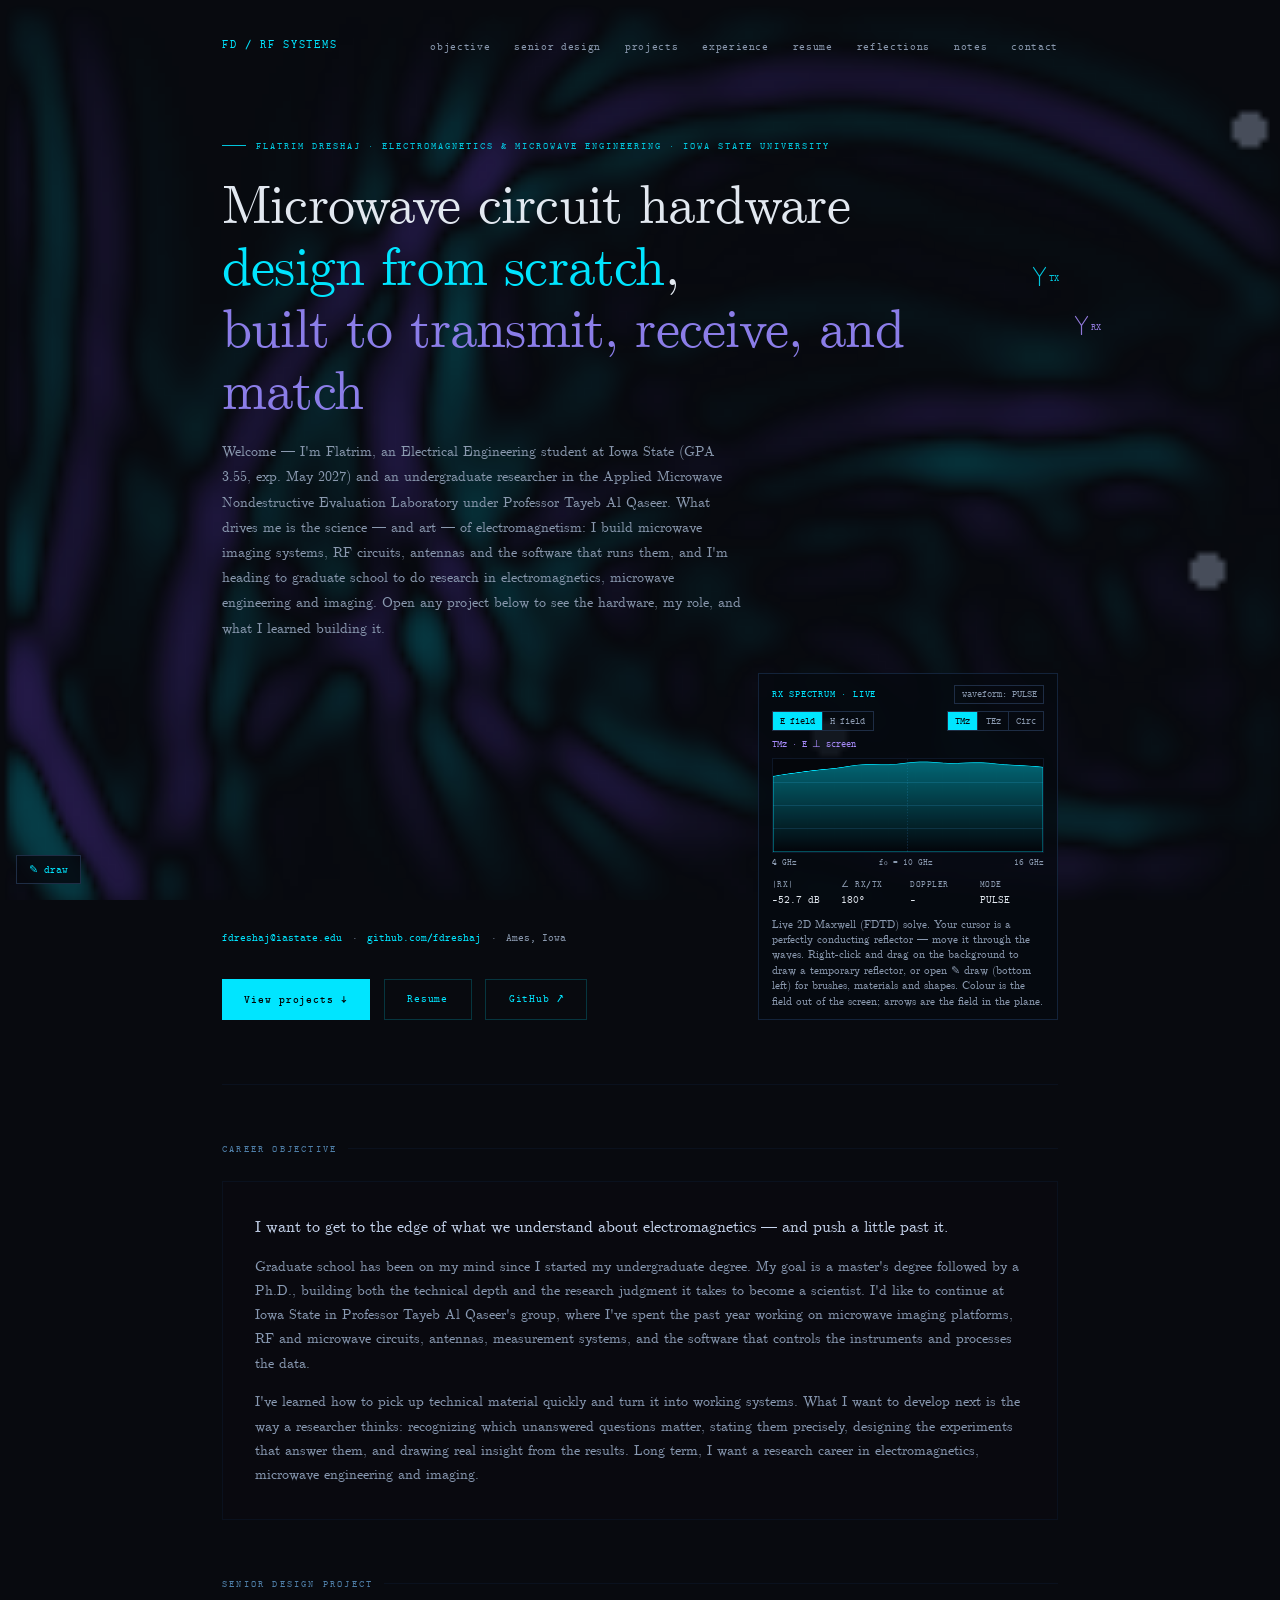
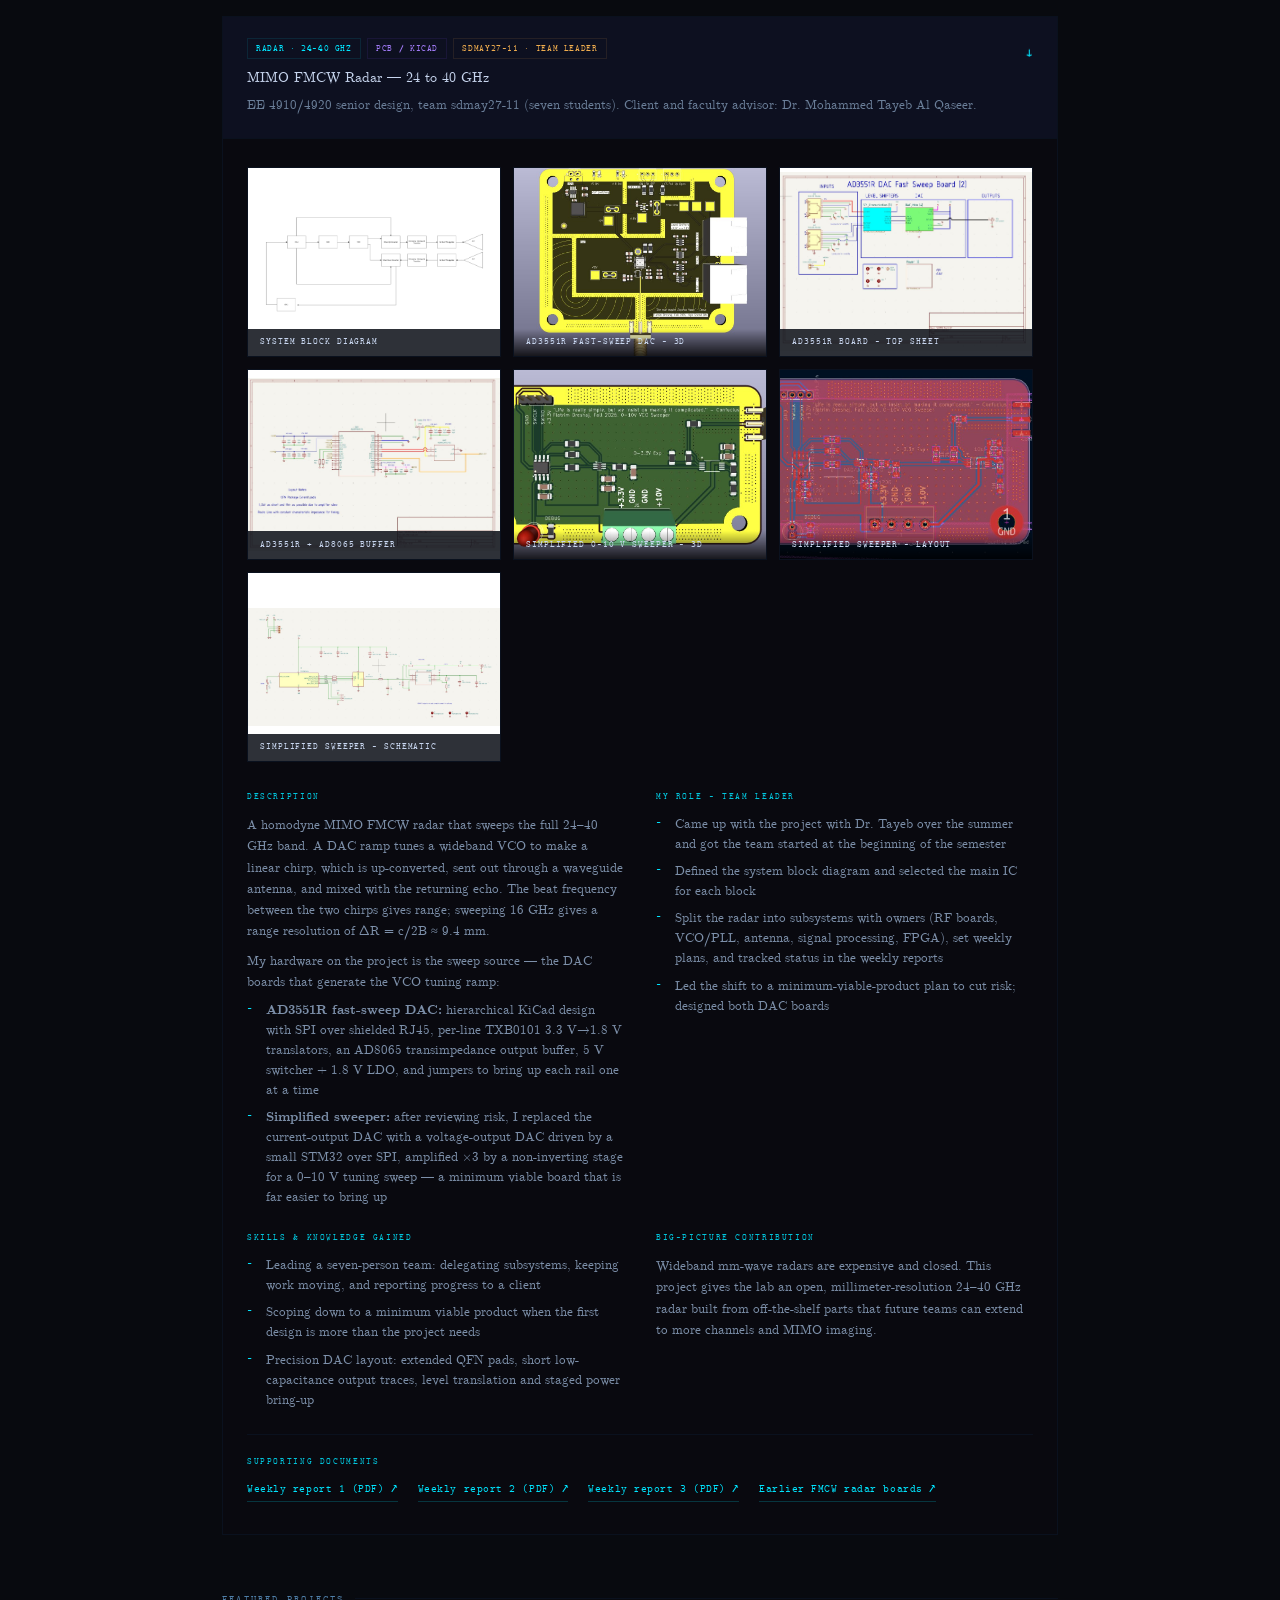
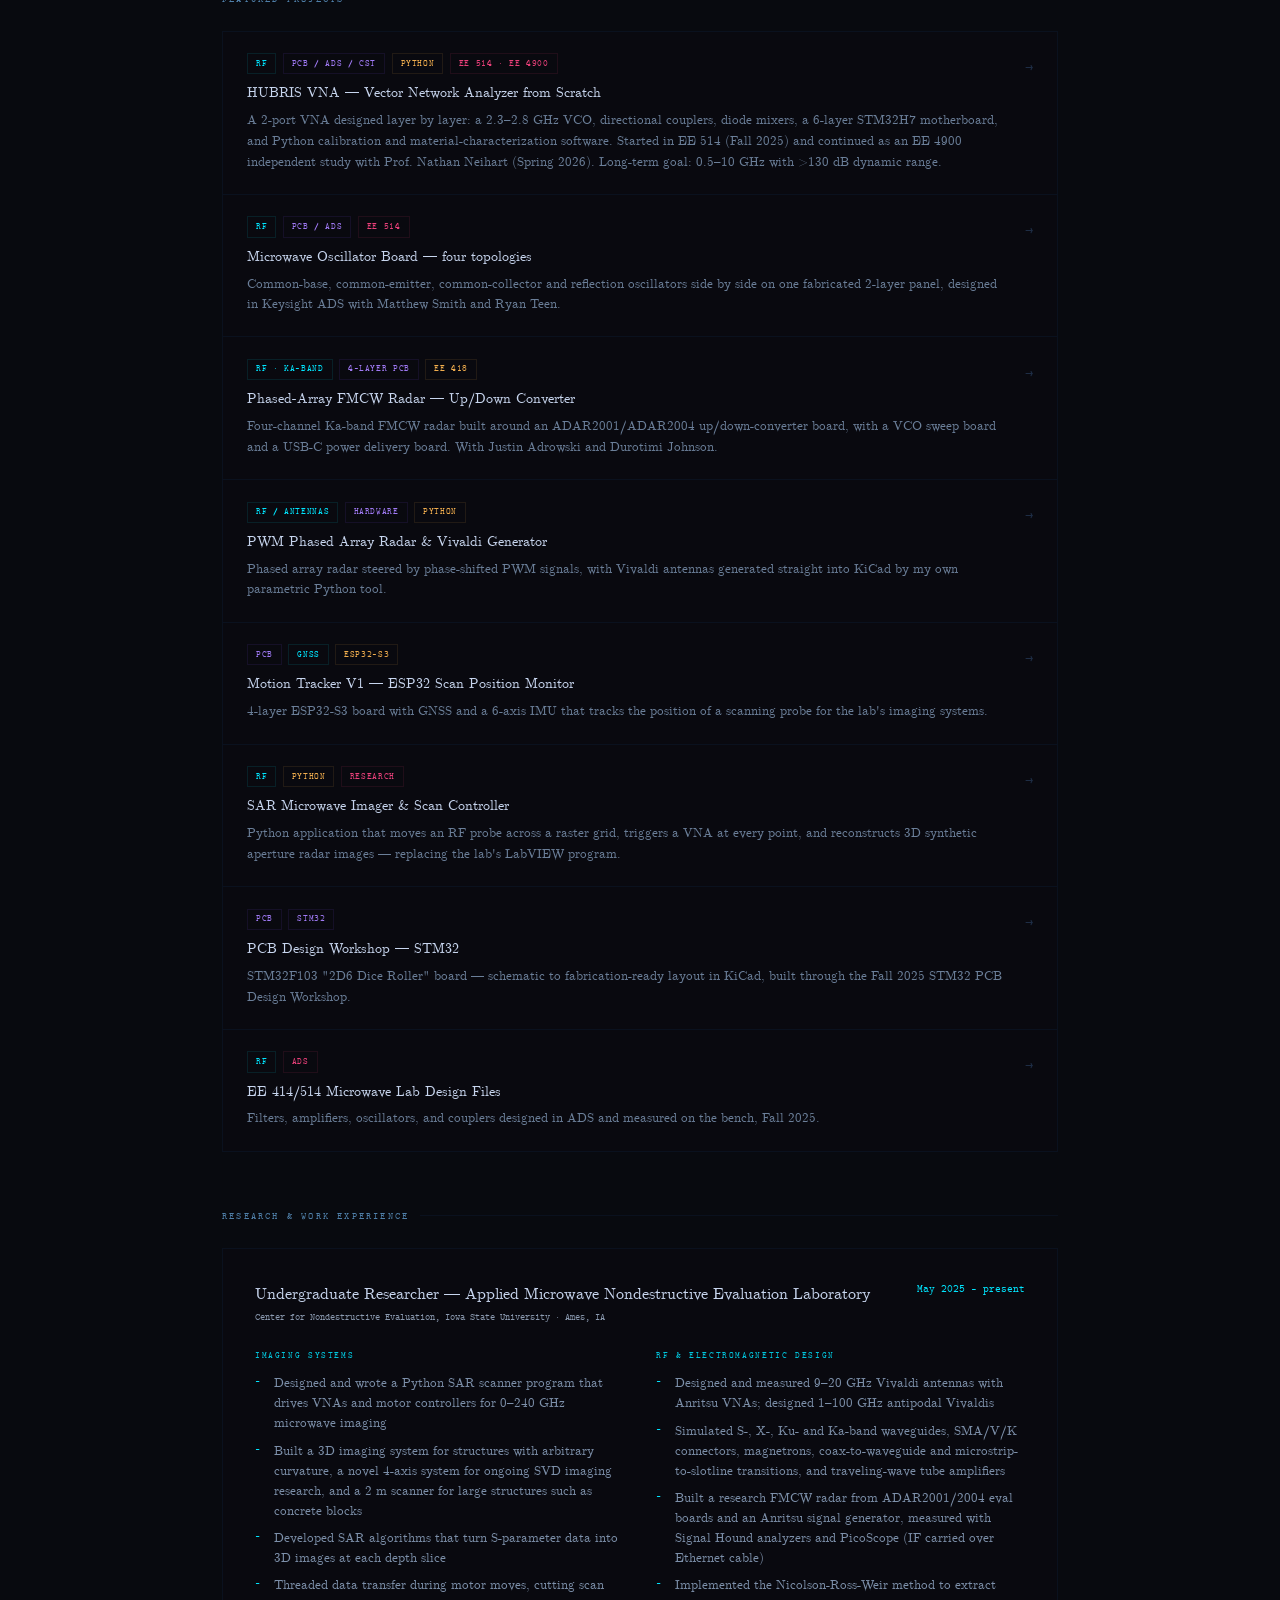
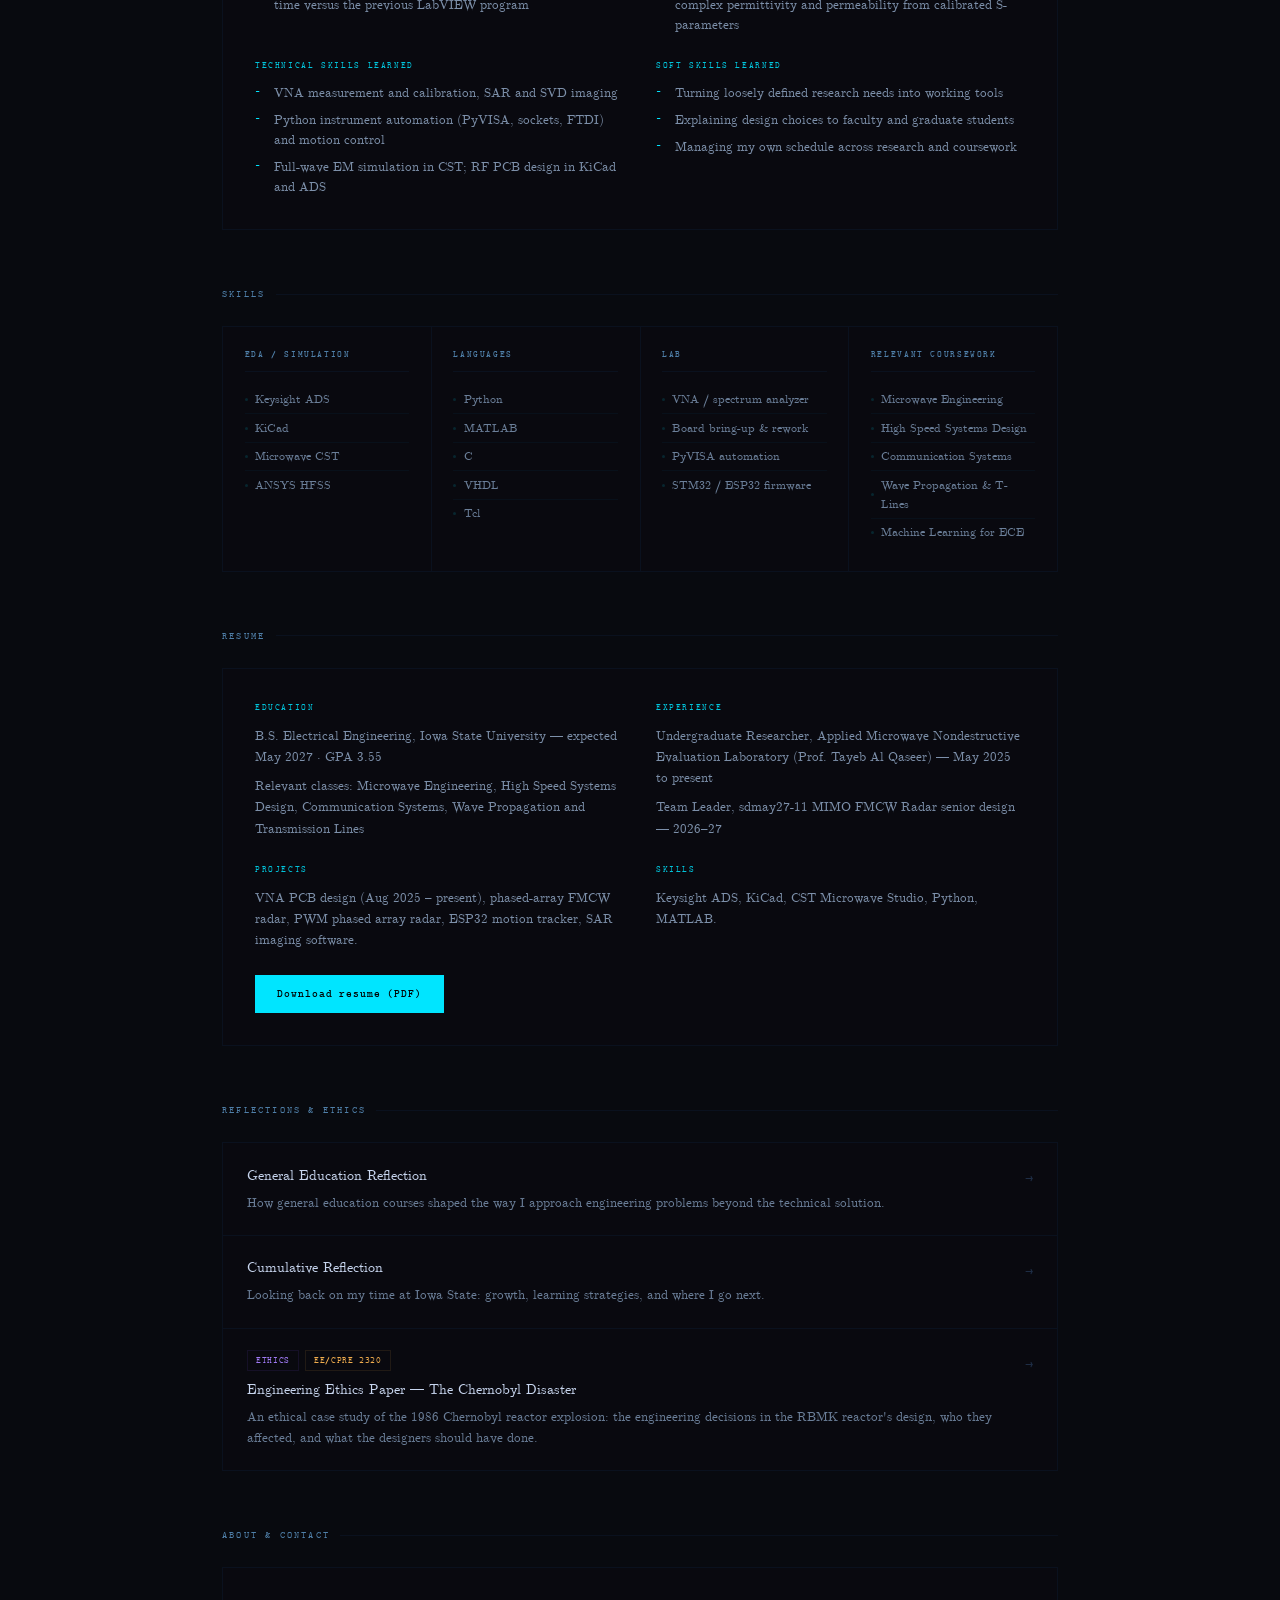
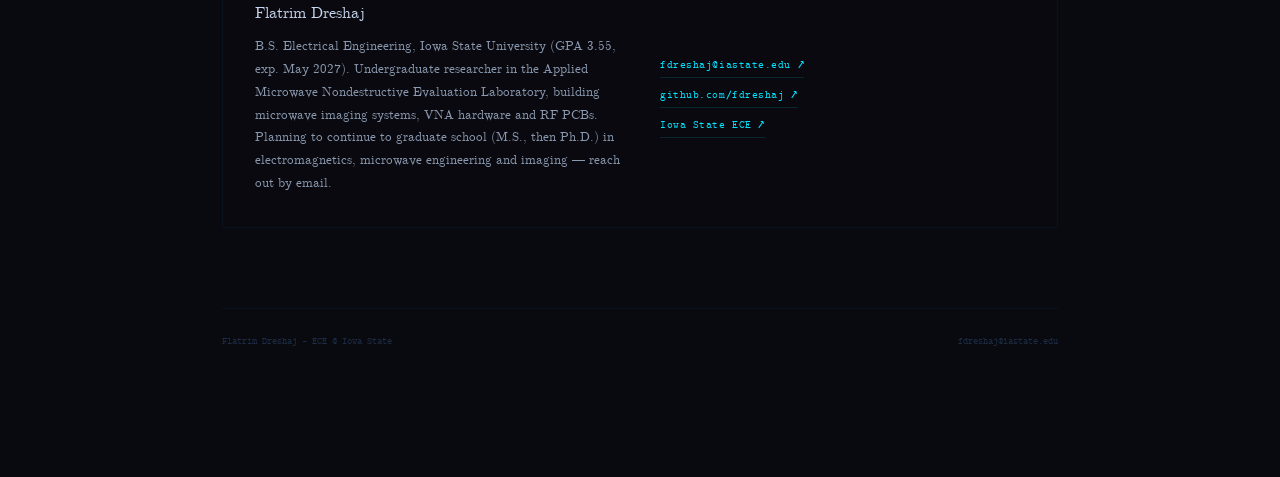
==== commit 71f80a51: "Align the intro and career objective with the statement of purpose - Hero, title and about now descr" ====
--- a/index.html
+++ b/index.html
@@ -3,9 +3,9 @@
 <head>
   <meta charset="UTF-8" />
   <meta name="viewport" content="width=device-width, initial-scale=1.0" />
-  <title>Flatrim Dreshaj — RF &amp; Hardware Engineer</title>
-  <meta name="description" content="Flatrim Dreshaj — Electrical Engineering at Iowa State University. RF and microwave hardware: VNA design, FMCW radar, phased arrays, PCB design, and microwave imaging research." />
-  <meta property="og:title" content="Flatrim Dreshaj — RF &amp; Hardware Engineer" />
+  <title>Flatrim Dreshaj — Electromagnetics &amp; Microwave Engineering</title>
+  <meta name="description" content="Flatrim Dreshaj — Electrical Engineering at Iowa State University, undergraduate researcher in microwave imaging and nondestructive evaluation. VNA design, FMCW radar, phased arrays and PCB design." />
+  <meta property="og:title" content="Flatrim Dreshaj — Electromagnetics &amp; Microwave Engineering" />
   <meta property="og:type" content="website" />
   <link rel="preload" href="fonts/cmu-serif-500-roman.woff2" as="font" type="font/woff2" crossorigin />
   <link rel="stylesheet" href="fonts/fonts.css" />
@@ -243,14 +243,14 @@
   </nav>
 
   <section class="hero">
-    <div class="eyebrow">Flatrim Dreshaj · RF &amp; Hardware Engineer · Iowa State University</div>
+    <div class="eyebrow">Flatrim Dreshaj · Electromagnetics &amp; Microwave Engineering · Iowa State University</div>
     <h1>
       Microwave circuit hardware<br>
       <em>design from scratch</em>,<br>
       <strong>built to transmit, receive, and match</strong>
     </h1>
     <p class="hero-sub">
-      Welcome — I'm Flatrim, an Electrical Engineering student at Iowa State (GPA 3.55, exp. May 2027) and a researcher at the Applied Microwave Testing Lab. I design radar front-ends, VNA hardware, and RF PCBs, then write the software that drives them on the bench. Open any project below to see the board, my role, and what I learned building it.
+      Welcome — I'm Flatrim, an Electrical Engineering student at Iowa State (GPA 3.55, exp. May 2027) and an undergraduate researcher in the Applied Microwave Nondestructive Evaluation Laboratory under Professor Tayeb Al Qaseer. What drives me is the science — and art — of electromagnetism: I build microwave imaging systems, RF circuits, antennas and the software that runs them, and I'm heading to graduate school to do research in electromagnetics, microwave engineering and imaging. Open any project below to see the hardware, my role, and what I learned building it.
     </p>
     <div class="hero-foot">
       <div>
@@ -291,13 +291,13 @@
   <h2 id="objective" class="sec-lbl reveal">career objective</h2>
   <div class="panel reveal">
     <p class="lead">
-      I want to build the hardware that lets systems see and talk at microwave frequencies — radar front-ends, test instruments, and the mixed-signal boards that connect them to software.
+      I want to get to the edge of what we understand about electromagnetics — and push a little past it.
     </p>
     <p>
-      Most of what I've learned has come from carrying a design the whole way: block diagram, simulation in ADS, schematic and stackup in KiCad, layout, and then the slow part — bring-up and measurement in the lab. After graduating I want to join an RF/microwave hardware team (radar, test &amp; measurement, or wireless) where I can keep doing that full loop on harder problems and learn from engineers who have shipped real products.
+      Graduate school has been on my mind since I started my undergraduate degree. My goal is a master's degree followed by a Ph.D., building both the technical depth and the research judgment it takes to become a scientist. I'd like to continue at Iowa State in Professor Tayeb Al Qaseer's group, where I've spent the past year working on microwave imaging platforms, RF and microwave circuits, antennas, measurement systems, and the software that controls the instruments and processes the data.
     </p>
     <p>
-      Longer term I'd like to grow toward graduate-level depth in electromagnetics and microwave circuit design and lead the design of measurement systems — like the VNA and SAR imaging scanner I work on now — that make high-frequency hardware cheaper and easier to test.
+      I've learned how to pick up technical material quickly and turn it into working systems. What I want to develop next is the way a researcher thinks: recognizing which unanswered questions matter, stating them precisely, designing the experiments that answer them, and drawing real insight from the results. Long term, I want a research career in electromagnetics, microwave engineering and imaging.
     </p>
   </div>
 
@@ -643,7 +643,7 @@
             </div>
             <div class="sblock">
               <h5>My role</h5>
-              <p>Sole designer — schematic, RF front end, and 4-layer layout for the AMNTL scanning setup.</p>
+              <p>Sole designer — schematic, RF front end, and 4-layer layout for the lab's scanning setup.</p>
             </div>
             <div class="sblock">
               <h5>Skills &amp; knowledge gained</h5>
@@ -711,7 +711,7 @@
             </div>
           </div>
           <div class="detail-footer">
-            <span class="detail-meta">AMNTL · May 2025 – present</span>
+            <span class="detail-meta">Microwave NDE Lab · May 2025 – present</span>
             <a class="gh-link" href="https://github.com/fdreshaj/SAR-Microwave-Imager" target="_blank" rel="noopener">github.com/fdreshaj/SAR-Microwave-Imager ↗</a>
           </div>
         </div>
@@ -823,7 +823,7 @@
   <div class="panel reveal">
     <div class="xp-head">
       <div>
-        <h3>Undergraduate Researcher — Applied Microwave Testing Lab (AMNTL)</h3>
+        <h3>Undergraduate Researcher — Applied Microwave Nondestructive Evaluation Laboratory</h3>
         <div class="xp-meta">Center for Nondestructive Evaluation, Iowa State University · Ames, IA</div>
       </div>
       <span class="xp-date">May 2025 – present</span>
@@ -922,7 +922,7 @@
       </div>
       <div class="sblock">
         <h5>Experience</h5>
-        <p>Researcher, Applied Microwave Testing Lab — May 2025 to present</p>
+        <p>Undergraduate Researcher, Applied Microwave Nondestructive Evaluation Laboratory (Prof. Tayeb Al Qaseer) — May 2025 to present</p>
         <p>Team Leader, sdmay27-11 MIMO FMCW Radar senior design — 2026–27</p>
       </div>
       <div class="sblock">
@@ -1041,8 +1041,9 @@
       <h3>Flatrim Dreshaj</h3>
       <p>
         B.S. Electrical Engineering, Iowa State University (GPA 3.55, exp. May 2027).
-        Researcher at the Applied Microwave Testing Lab building SAR imaging systems,
-        VNA hardware, and RF PCBs. I'm looking for RF / microwave hardware roles — reach out by email.
+        Undergraduate researcher in the Applied Microwave Nondestructive Evaluation Laboratory, building
+        microwave imaging systems, VNA hardware and RF PCBs. Planning to continue to graduate school
+        (M.S., then Ph.D.) in electromagnetics, microwave engineering and imaging — reach out by email.
       </p>
     </div>
     <div class="about-links">
@@ -1172,7 +1173,7 @@
   els.forEach(function(el){io.observe(el);});
 })();
 </script>
-<script src="js/rf-field.js?v=20261010e"></script>
-<script src="js/pcb-explode.js?v=20261010e" defer></script>
+<script src="js/rf-field.js?v=20261010f"></script>
+<script src="js/pcb-explode.js?v=20261010f" defer></script>
 </body>
 </html>
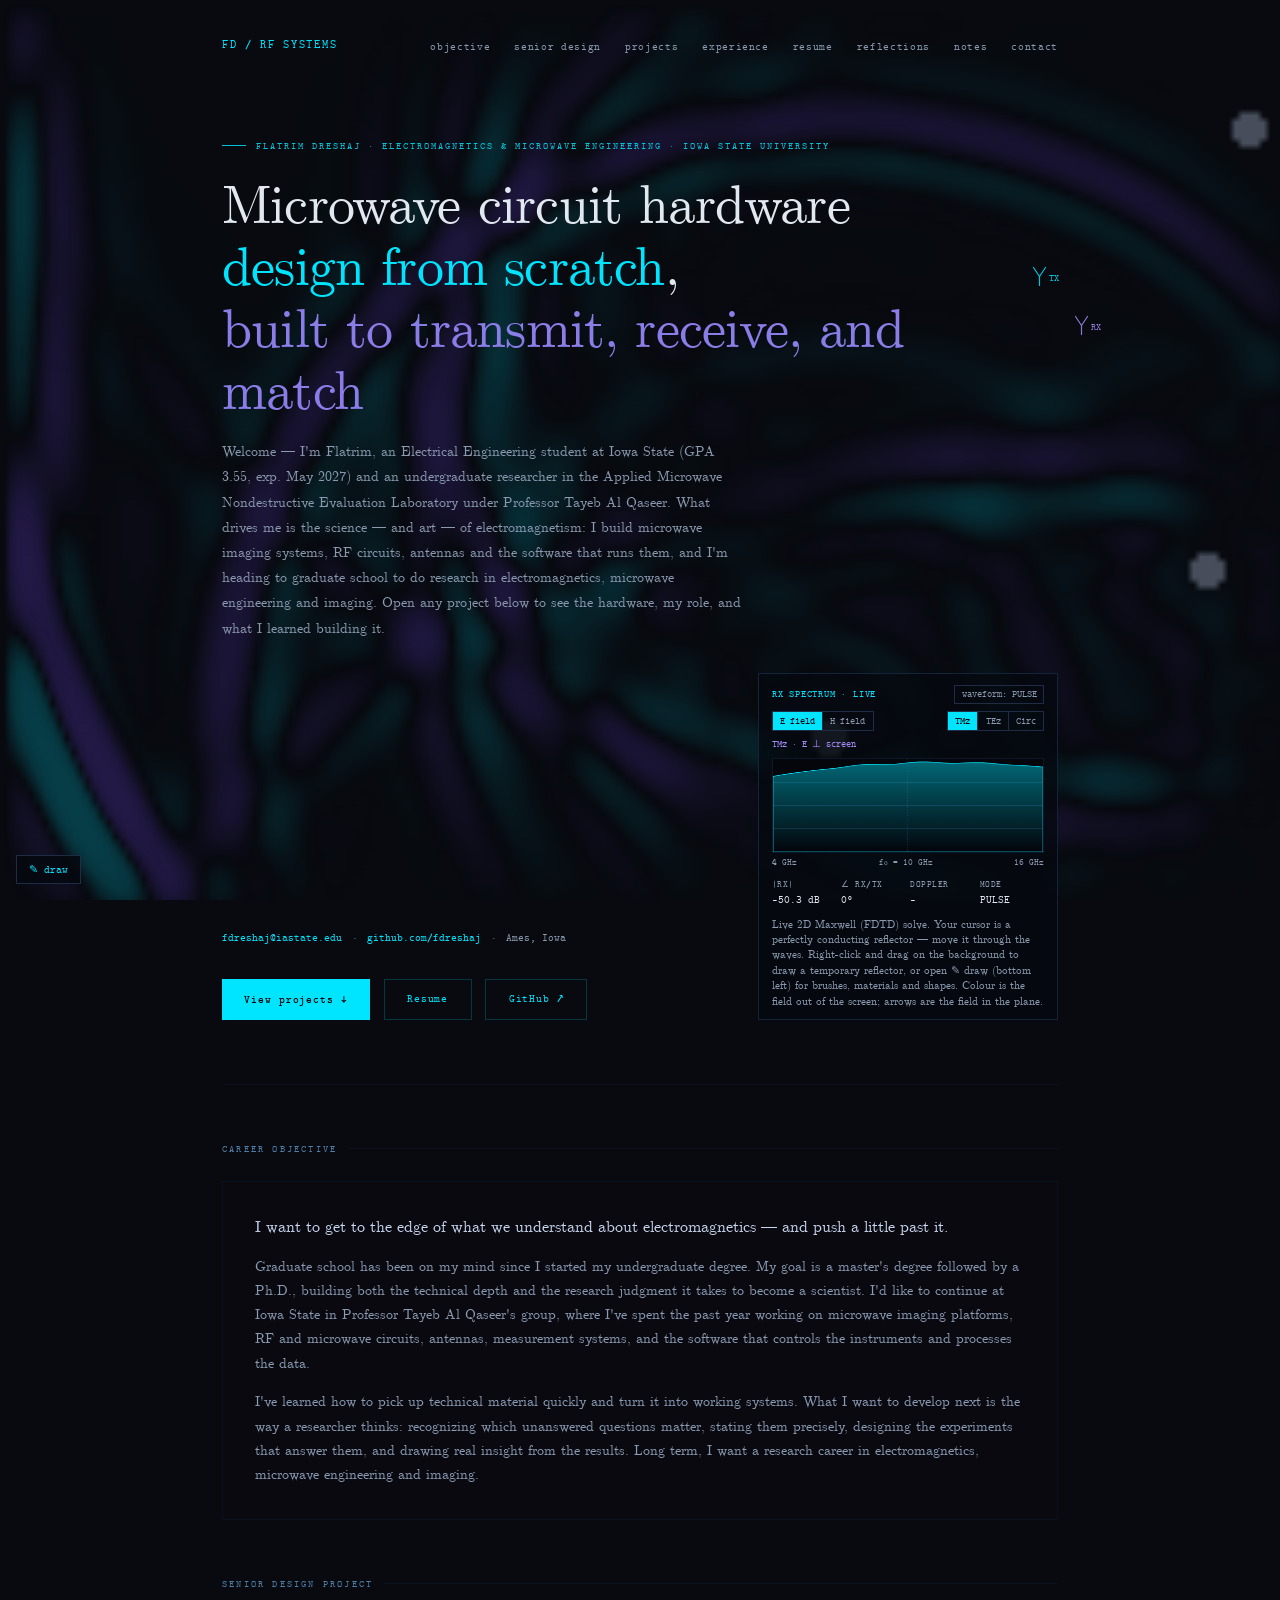
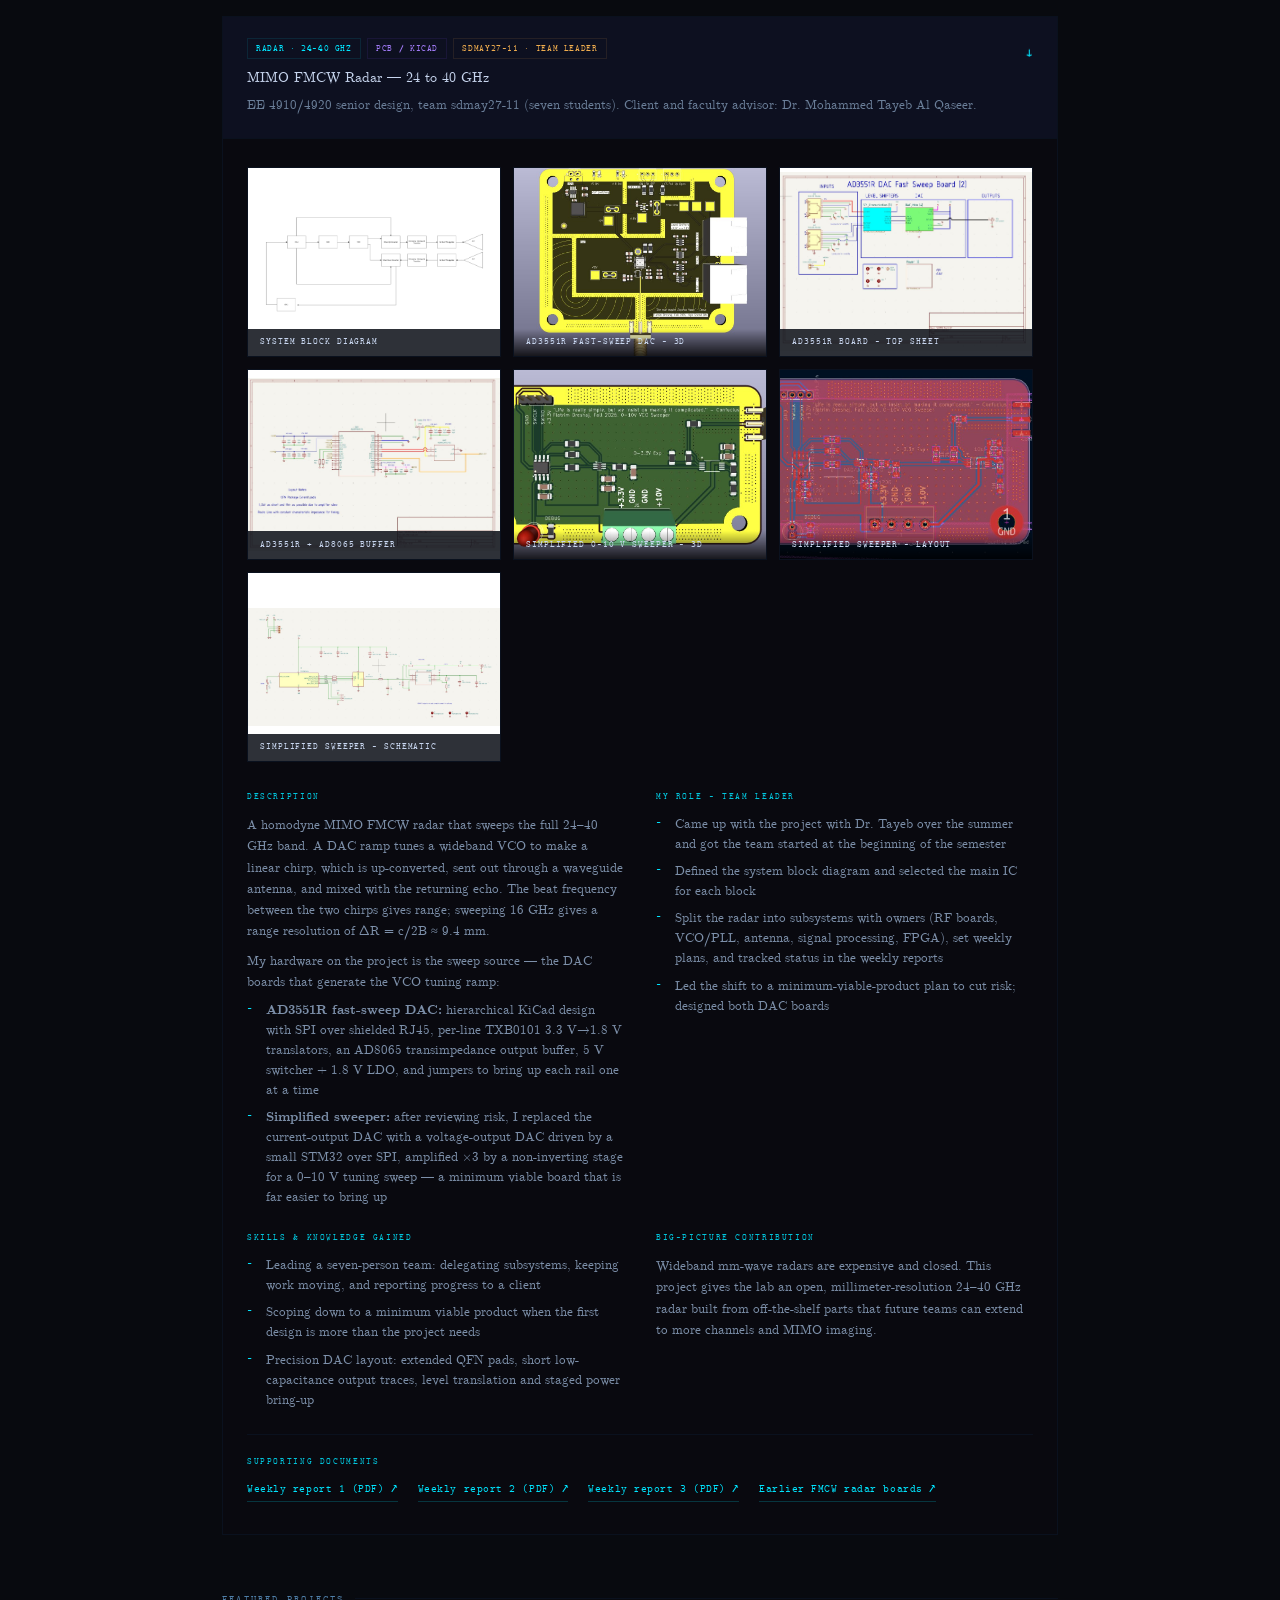
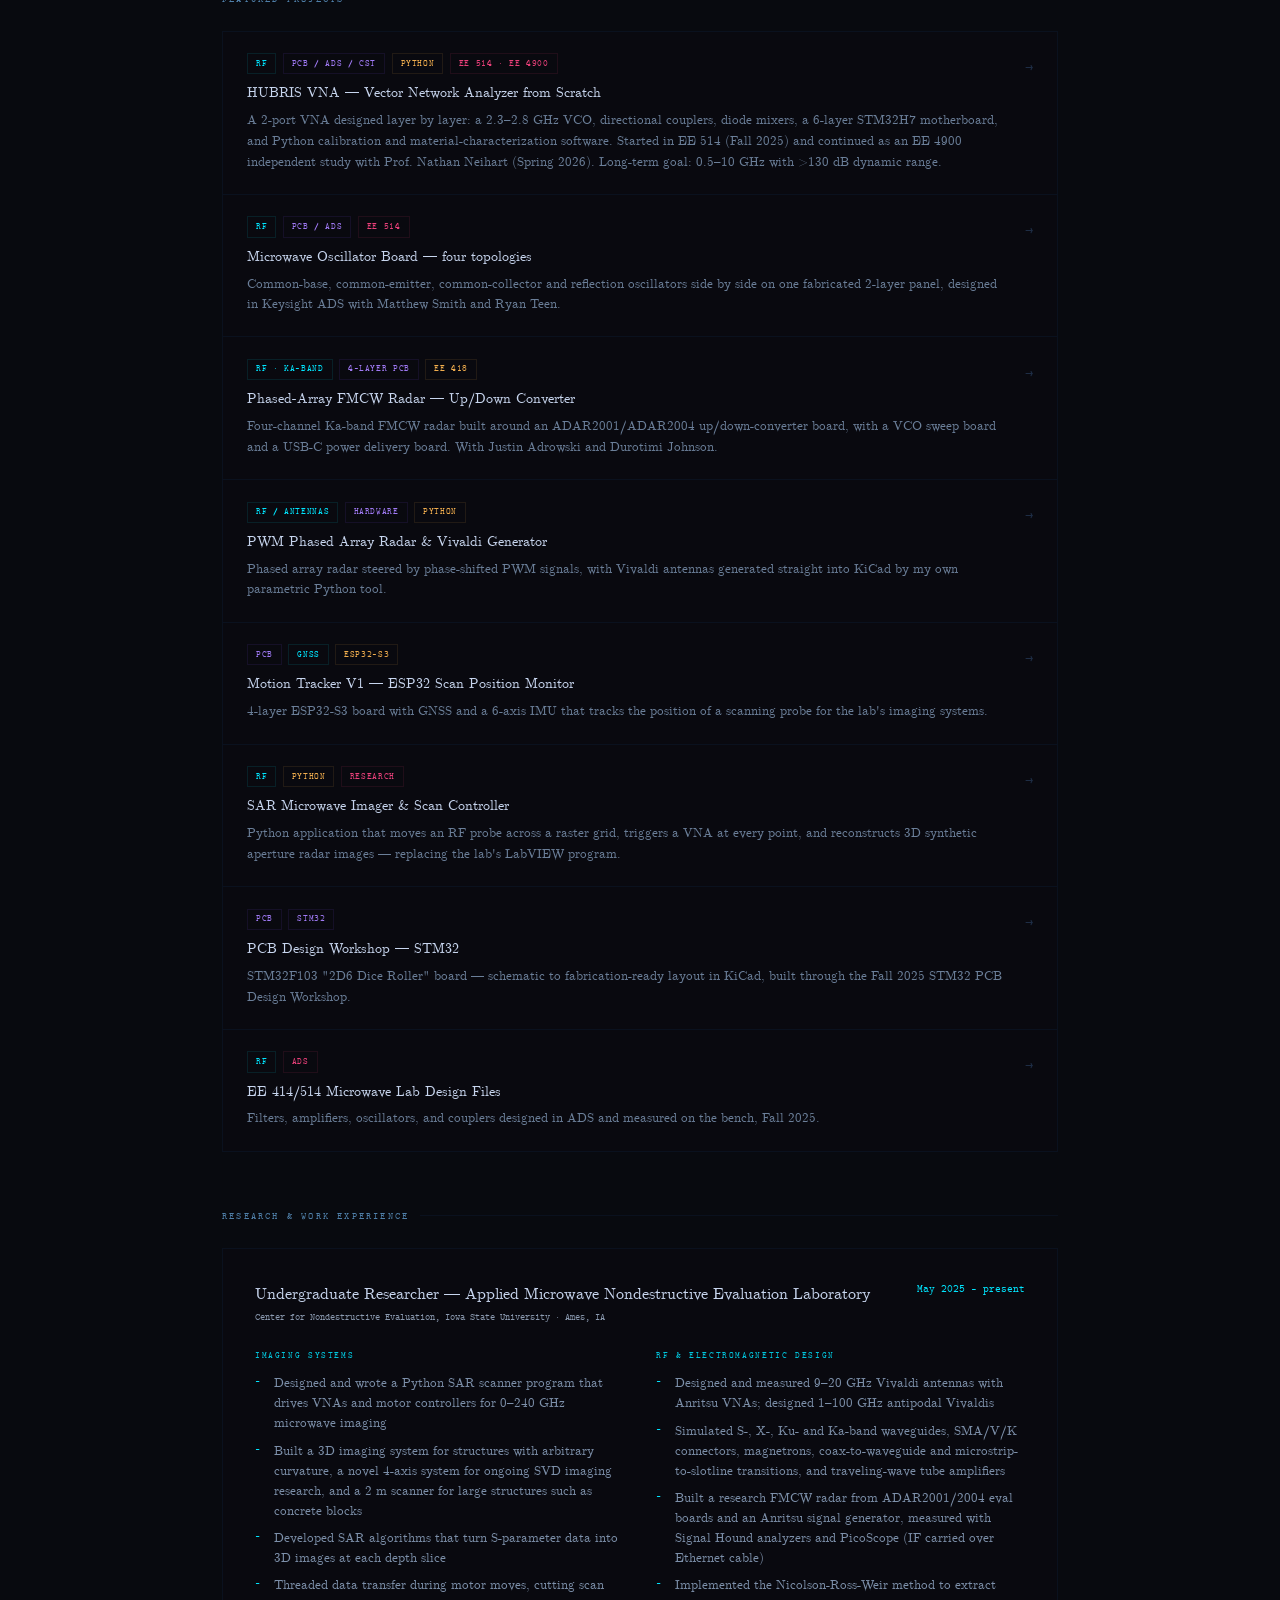
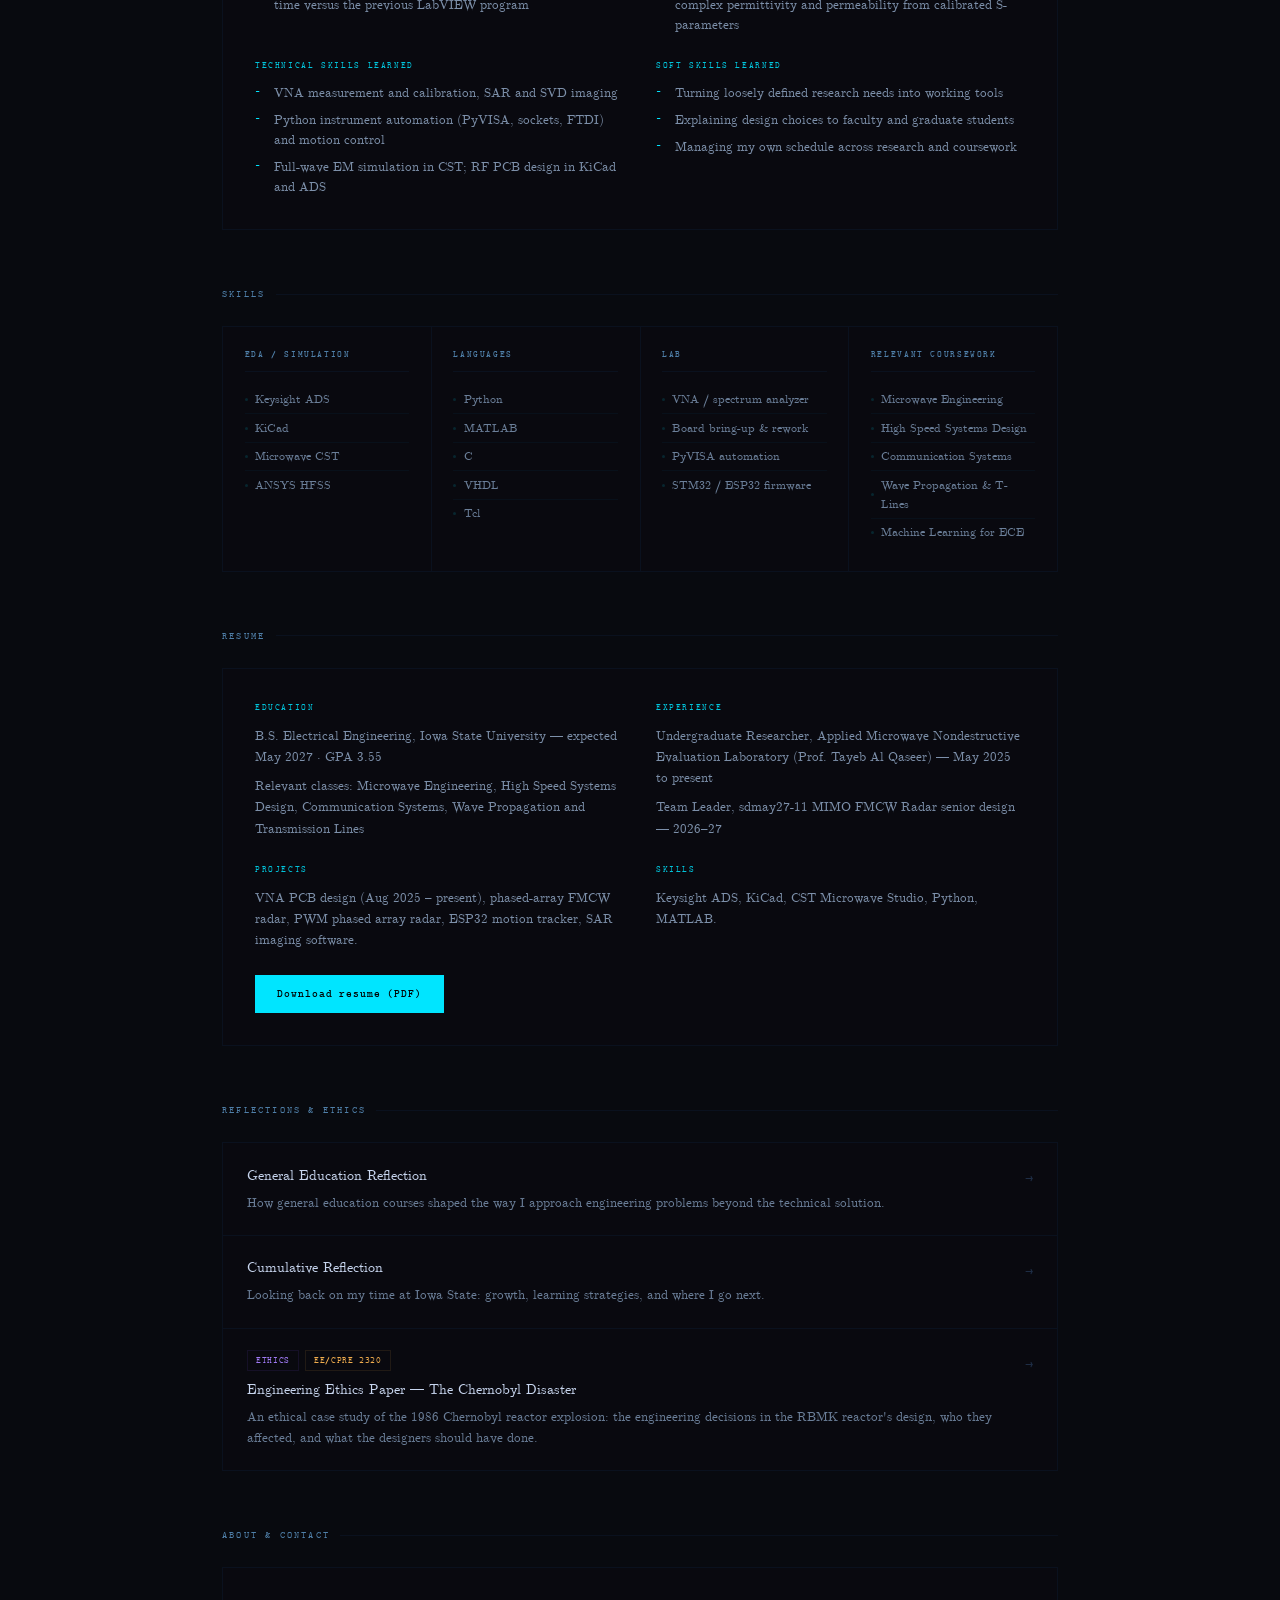
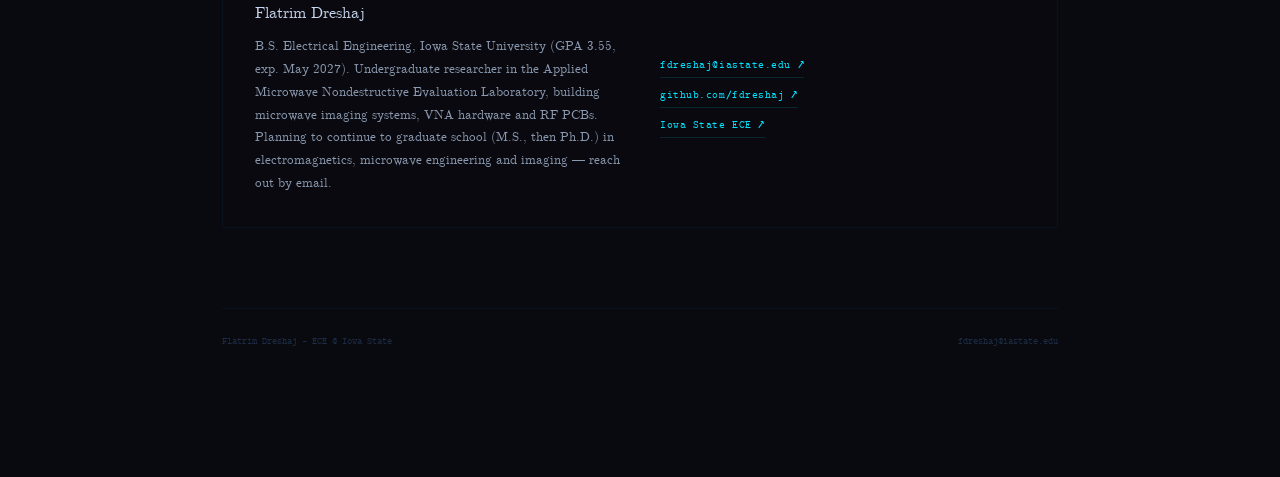
==== commit 3e8171ea: "Add the Cumulative Reflection Posts the reflection text as written (no edits, so it matches the Canv" ====
--- a/index.html
+++ b/index.html
@@ -209,6 +209,7 @@
     .xp-head h3{font-size:1rem;font-weight:500;color:#c8d6ef;}
     .xp-meta{font-family:var(--mono);font-size:10px;color:var(--muted);margin-top:.2rem;}
     .prose p{font-size:13px;color:#8a9bb4;line-height:1.8;margin-bottom:1rem;}
+    .refl-title{font-family:var(--mono);font-size:10px;color:var(--accent);letter-spacing:.12em;text-transform:uppercase;font-weight:400;margin-bottom:1rem;opacity:.85;}
     .prompts{padding-left:1.25rem;display:flex;flex-direction:column;gap:.4rem;margin-bottom:1rem;}
     .prompts li{font-size:12.5px;color:#7d90aa;line-height:1.6;}
     .proj-item.open .proj-detail{max-height:4000px;}
@@ -976,20 +977,14 @@
       </div>
       <div class="proj-detail">
         <div class="proj-detail-inner prose">
-          <!-- Write your reflection here in your own words (submitted to Canvas for an integrity check). -->
-          <p class="pending">This reflection is being written and will be posted here.</p>
-          <p class="todo">To add: your Cumulative Reflection. It should cover:</p>
-          <ol class="prompts review-only">
-            <li>The bigger picture — designing systems, teamwork, communication, and ethical responsibility</li>
-            <li>Resources beyond the classroom — journals, experts, peers, libraries</li>
-            <li>Lifelong learning outside class — research, student orgs, career fairs</li>
-            <li>Adapting what you learned to new tasks and challenges</li>
-            <li>What you would change if you started over</li>
-            <li>How you learned a recent engineering topic, start to finish</li>
-            <li>Turning theory into a practical result, and a time creativity solved a problem</li>
-            <li>How your learning strategies have changed over time</li>
-            <li>Where you want to keep growing as an engineer</li>
-          </ol>
+          <h5 class="refl-title">A Reflective Journey: Navigating My Cumulative Experience at Iowa State University</h5>
+          <p>Going through my entire journey at Iowa State again has been a great experience in learning how I learn. Throughout each year I believe that I gained more and more knowledge as to not only the field of EE specifically but rather more specifically the art of problem solving and the craft of learning.</p>
+          <p>I think the art of problem solving and learning really shines through with the daunting task that can be engineering labs and homework. The difficulty level really struck with classes like EE224 giving being such a huge problem to tackle in terms of the homework that It not only made me better at tackling the 224 problems but gave me a grown oriented mindset. Growth oriented to mean that, I knew I did not know everything I needed to tackle the homework but through going through the gauntlet of them I slowly bridged that gap. And I feel like ever since going through these experiences not only with 224 but EE311 EE514 EE418 230 etc, all of these hammered on that point of learning through the struggle and getting through the mud to finally reach a point where the information not only stuck, but became intuitive and I was able to use it to create things in the lab that I would not be able to before.</p>
+          <p>I also think that my cumulative experience through the other required classes outside of the major has been a major boon to my overall engineering skills from the aspect of getting to know much more interdisciplinary work and being able to apply that knowledge and work with other people to create much larger projects than would be able to as a solo engineer i.e (Cpre 288 , Senior Design).</p>
+          <p>Overall I think that my cumulative experience at Iowa State has not only allowed me to create a very deep understanding of EE and in specific Electromagnetism throughout these two core ideas throughout the struggle and pain and suffering that it took to go through these classes. It has been incredibly difficult, but I have loved every minute.</p>
+          <div class="doclinks">
+            <a class="gh-link" href="docs/Cumulative_Reflection.pdf" target="_blank" rel="noopener">Cumulative Reflection (PDF) ↗</a>
+          </div>
         </div>
       </div>
     </div>
@@ -1173,7 +1168,7 @@
   els.forEach(function(el){io.observe(el);});
 })();
 </script>
-<script src="js/rf-field.js?v=20261010f"></script>
-<script src="js/pcb-explode.js?v=20261010f" defer></script>
+<script src="js/rf-field.js?v=20261011a"></script>
+<script src="js/pcb-explode.js?v=20261011a" defer></script>
 </body>
 </html>
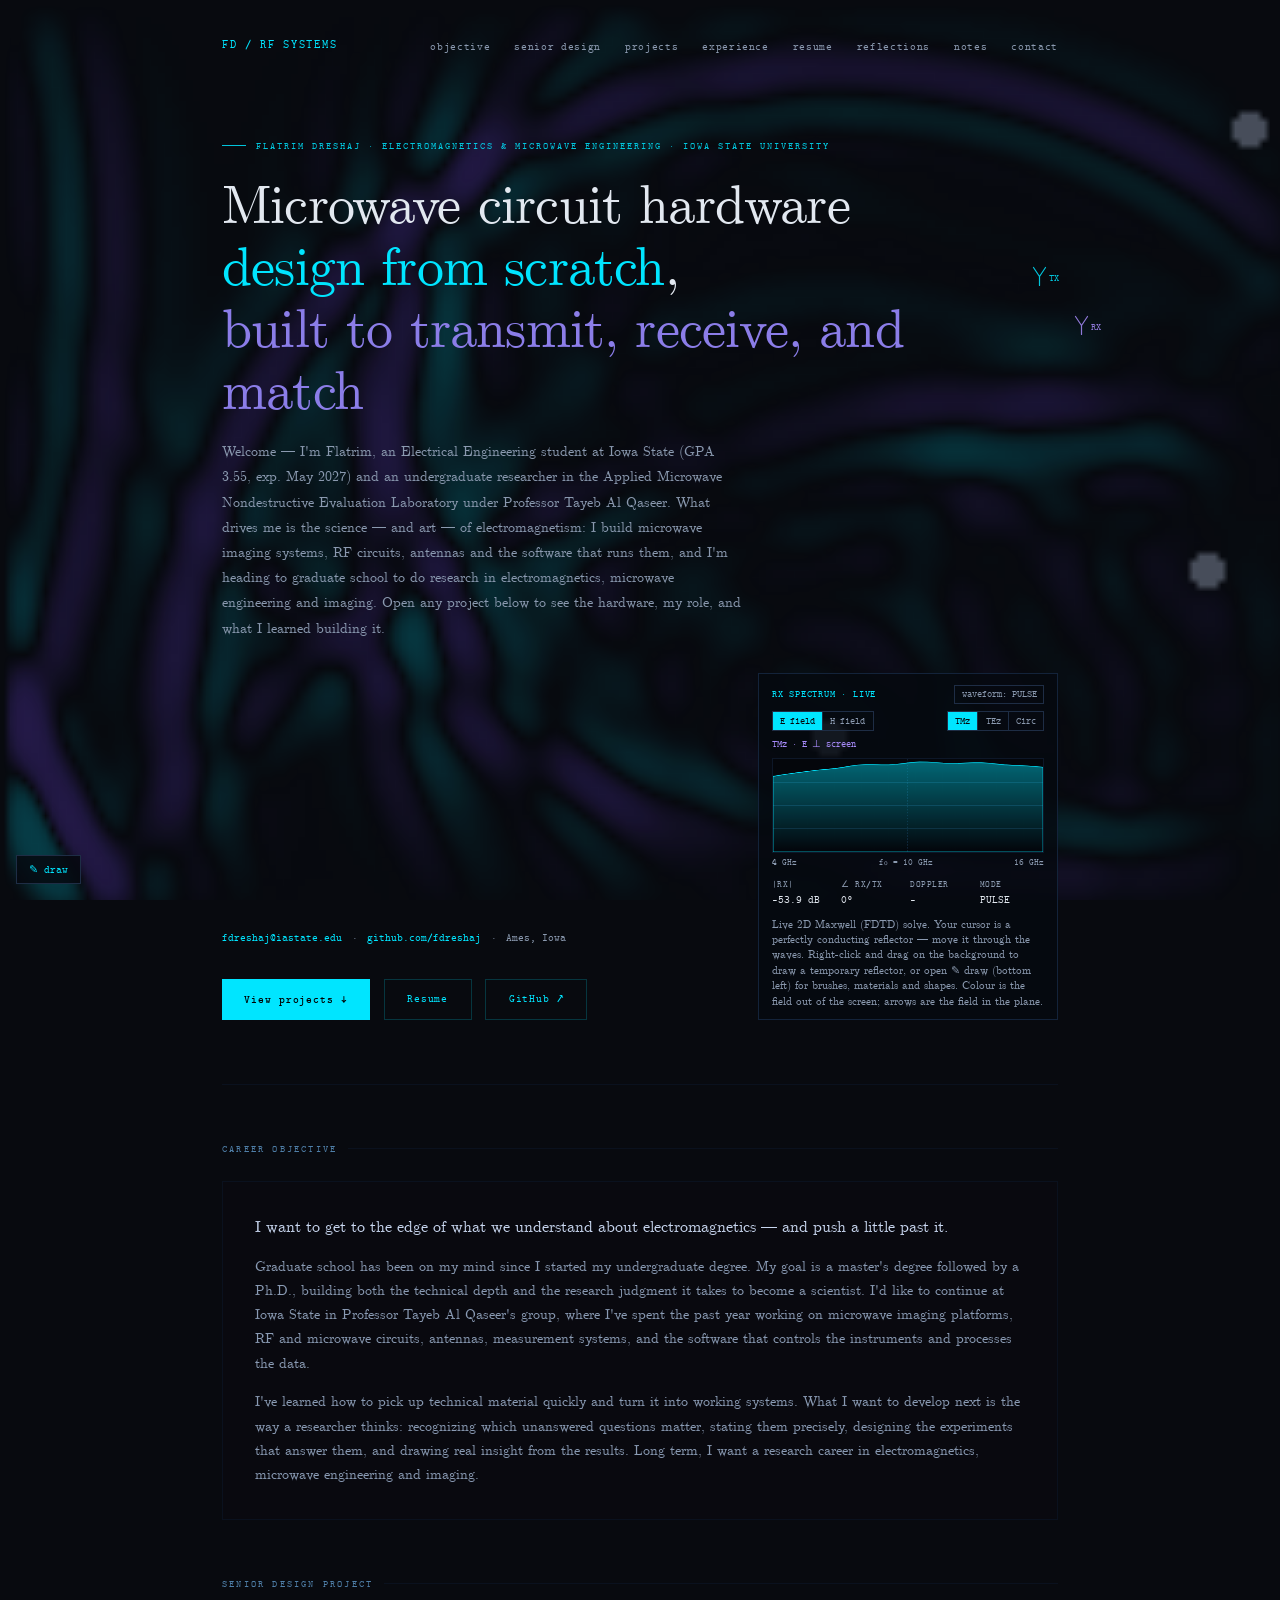
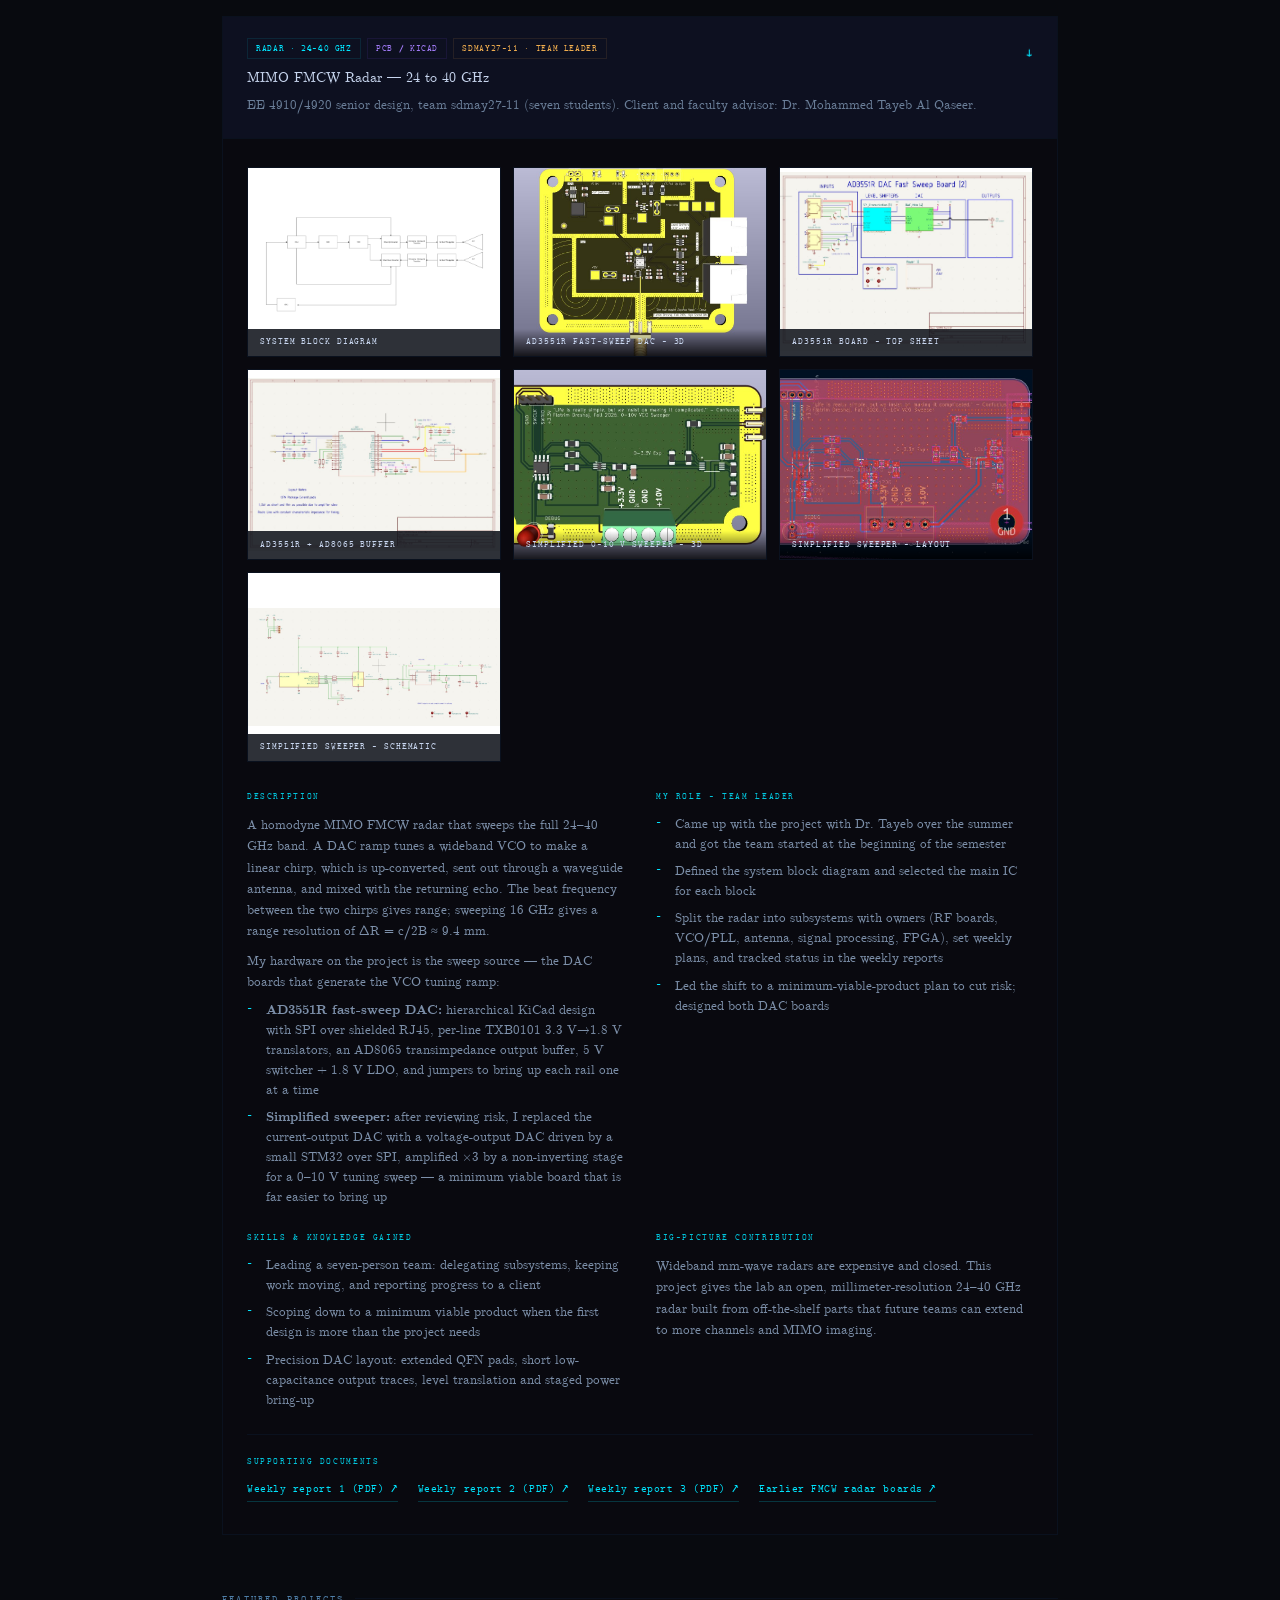
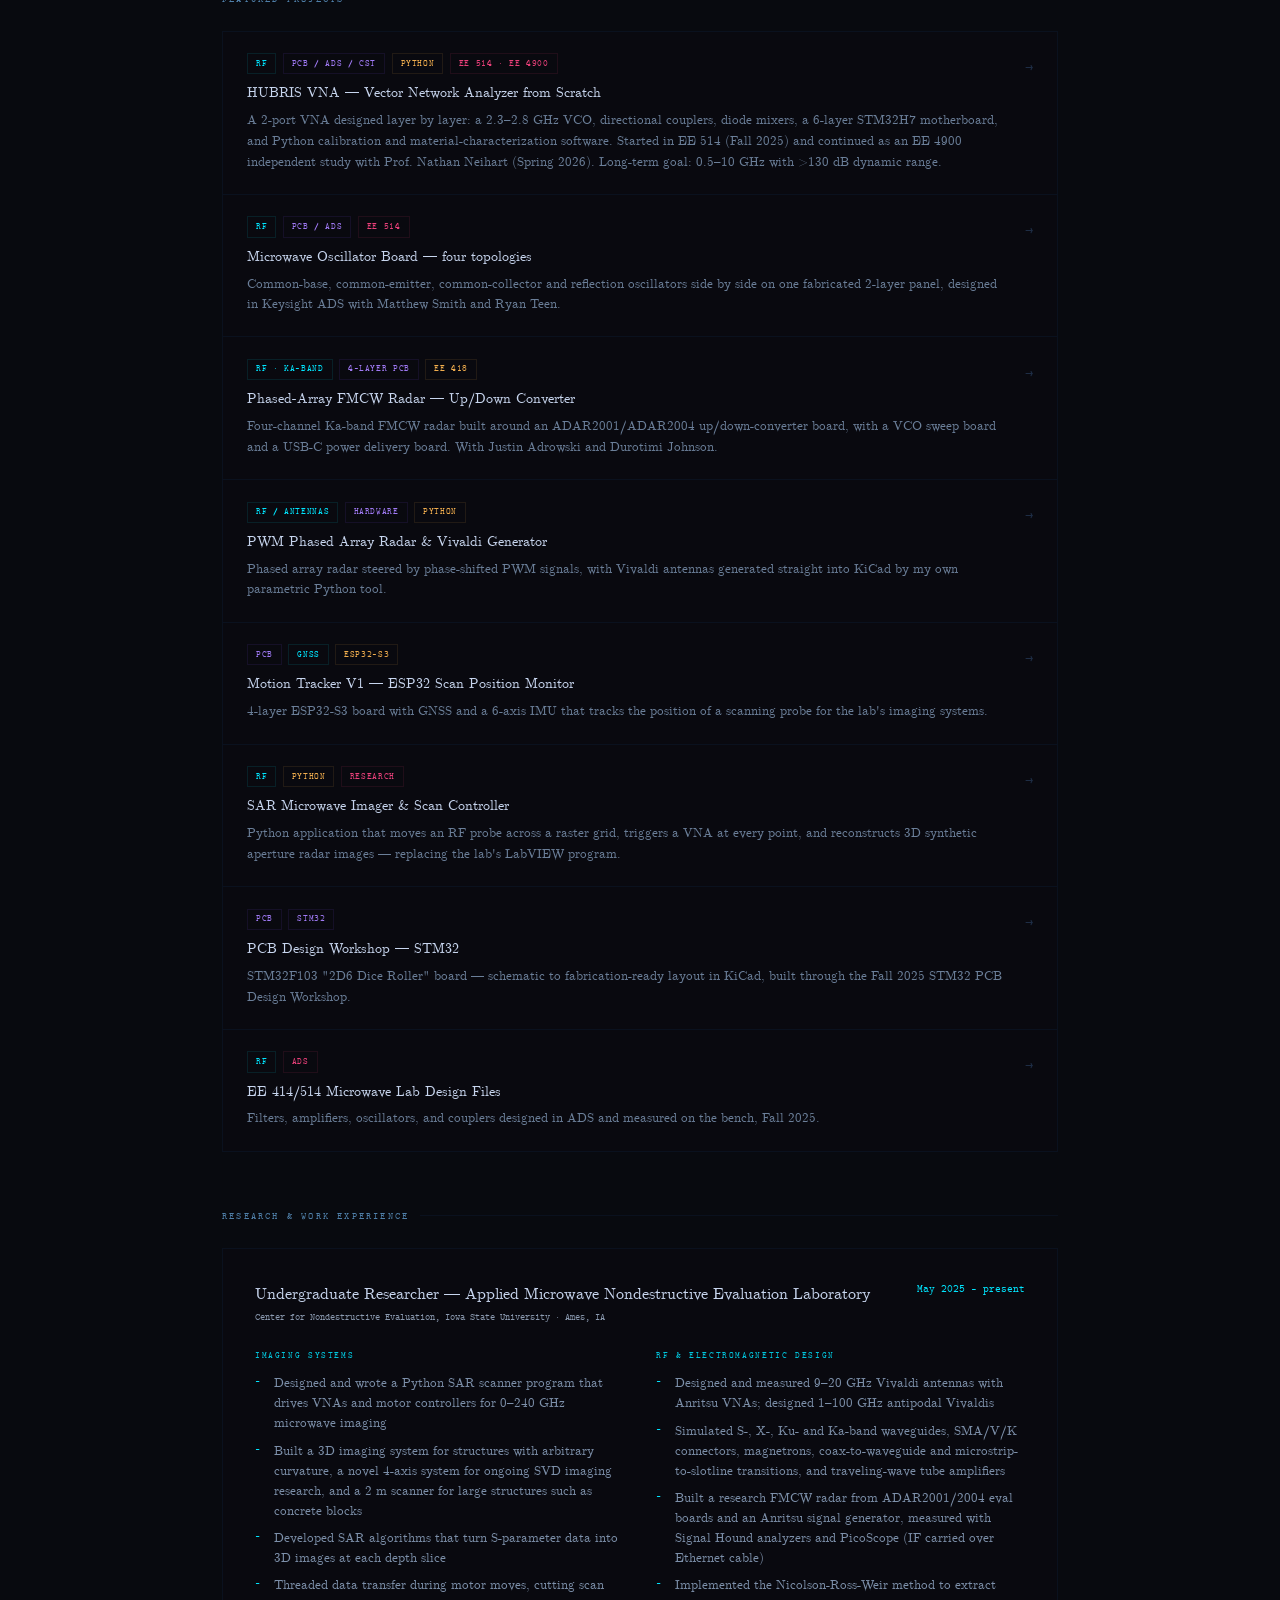
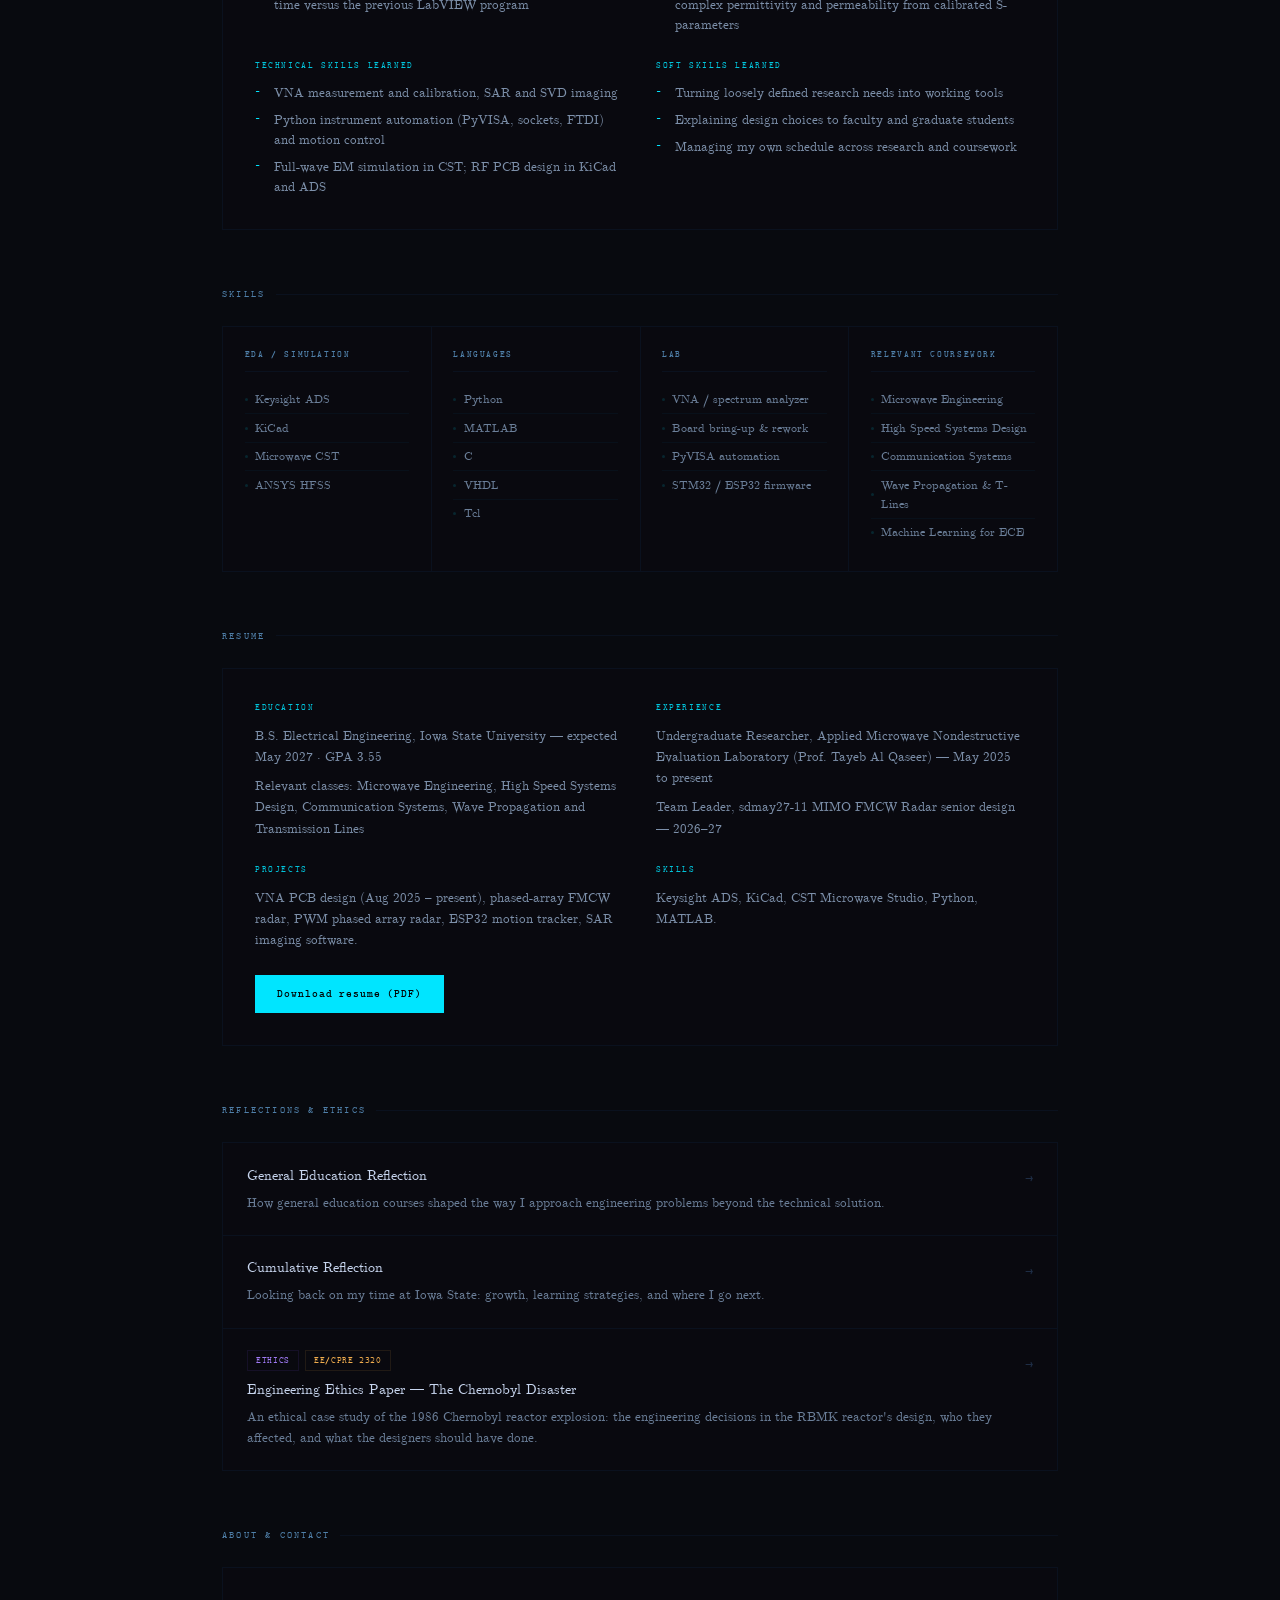
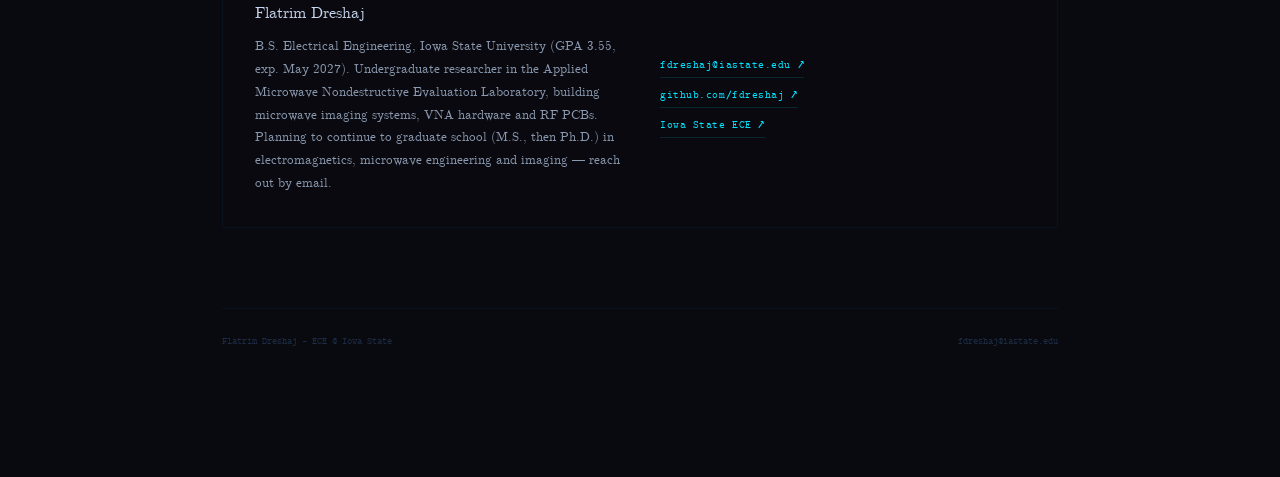
==== commit f891cf5d: "Remove the VCO test board from the VNA gallery Drops the KiCad VCO test-board render and its unused " ====
--- a/index.html
+++ b/index.html
@@ -398,7 +398,6 @@
             <a class="shot fig" href="images/vna/stackup.png" target="_blank"><img src="images/vna/stackup.png" alt="6-layer motherboard stackup" loading="lazy"><span class="img-label">6-layer stackup</span></a>
             <a class="shot" href="images/vna/vco_layout.jpg" target="_blank"><img src="images/vna/vco_layout.jpg" alt="2.3–2.8 GHz Colpitts VCO layout in ADS" loading="lazy"><span class="img-label">2.3–2.8 GHz VCO layout</span></a>
             <a class="shot fig" href="images/vna/vco_waveform.png" target="_blank"><img src="images/vna/vco_waveform.png" alt="Simulated VCO output waveforms across tuning capacitance" loading="lazy"><span class="img-label">VCO output vs. tuning</span></a>
-            <a class="shot" href="images/vna_vco_3d.jpg" target="_blank"><img src="images/vna_vco_3d.jpg" alt="KiCad 3D render of the VCO test board" loading="lazy"><span class="img-label">VCO test board — KiCad 3D</span></a>
             <a class="shot fig" href="images/vna/dac_sweep.png" target="_blank"><img src="images/vna/dac_sweep.png" alt="Stepped DAC sweep driving the VCO tune voltage" loading="lazy"><span class="img-label">Stepped VCO tune sweep</span></a>
             <a class="shot fig" href="images/vna/ratrace_layout.png" target="_blank"><img src="images/vna/ratrace_layout.png" alt="Rat-race coupler layout" loading="lazy"><span class="img-label">Rat-race coupler layout</span></a>
             <a class="shot fig" href="images/vna/ratrace_sparams.png" target="_blank"><img src="images/vna/ratrace_sparams.png" alt="Rat-race coupler simulated S-parameters" loading="lazy"><span class="img-label">Rat-race S-parameters (ADS)</span></a>
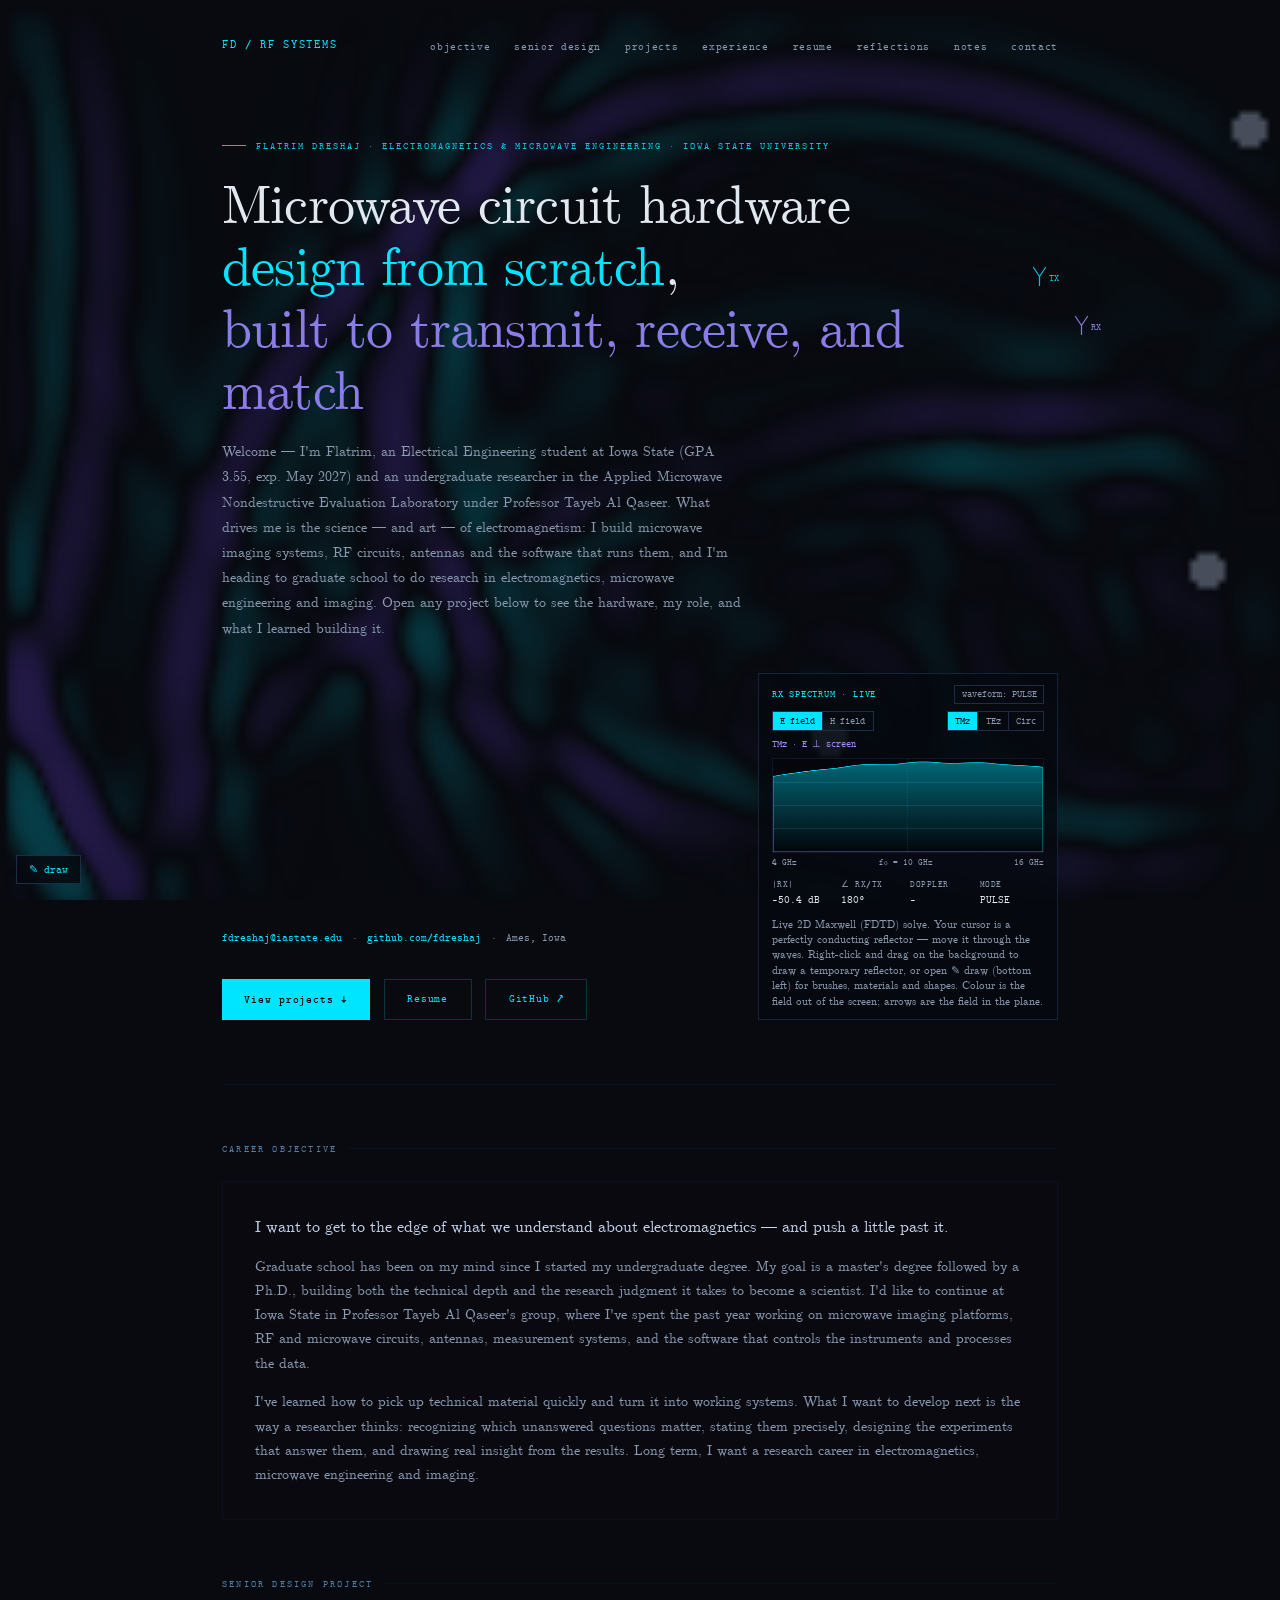
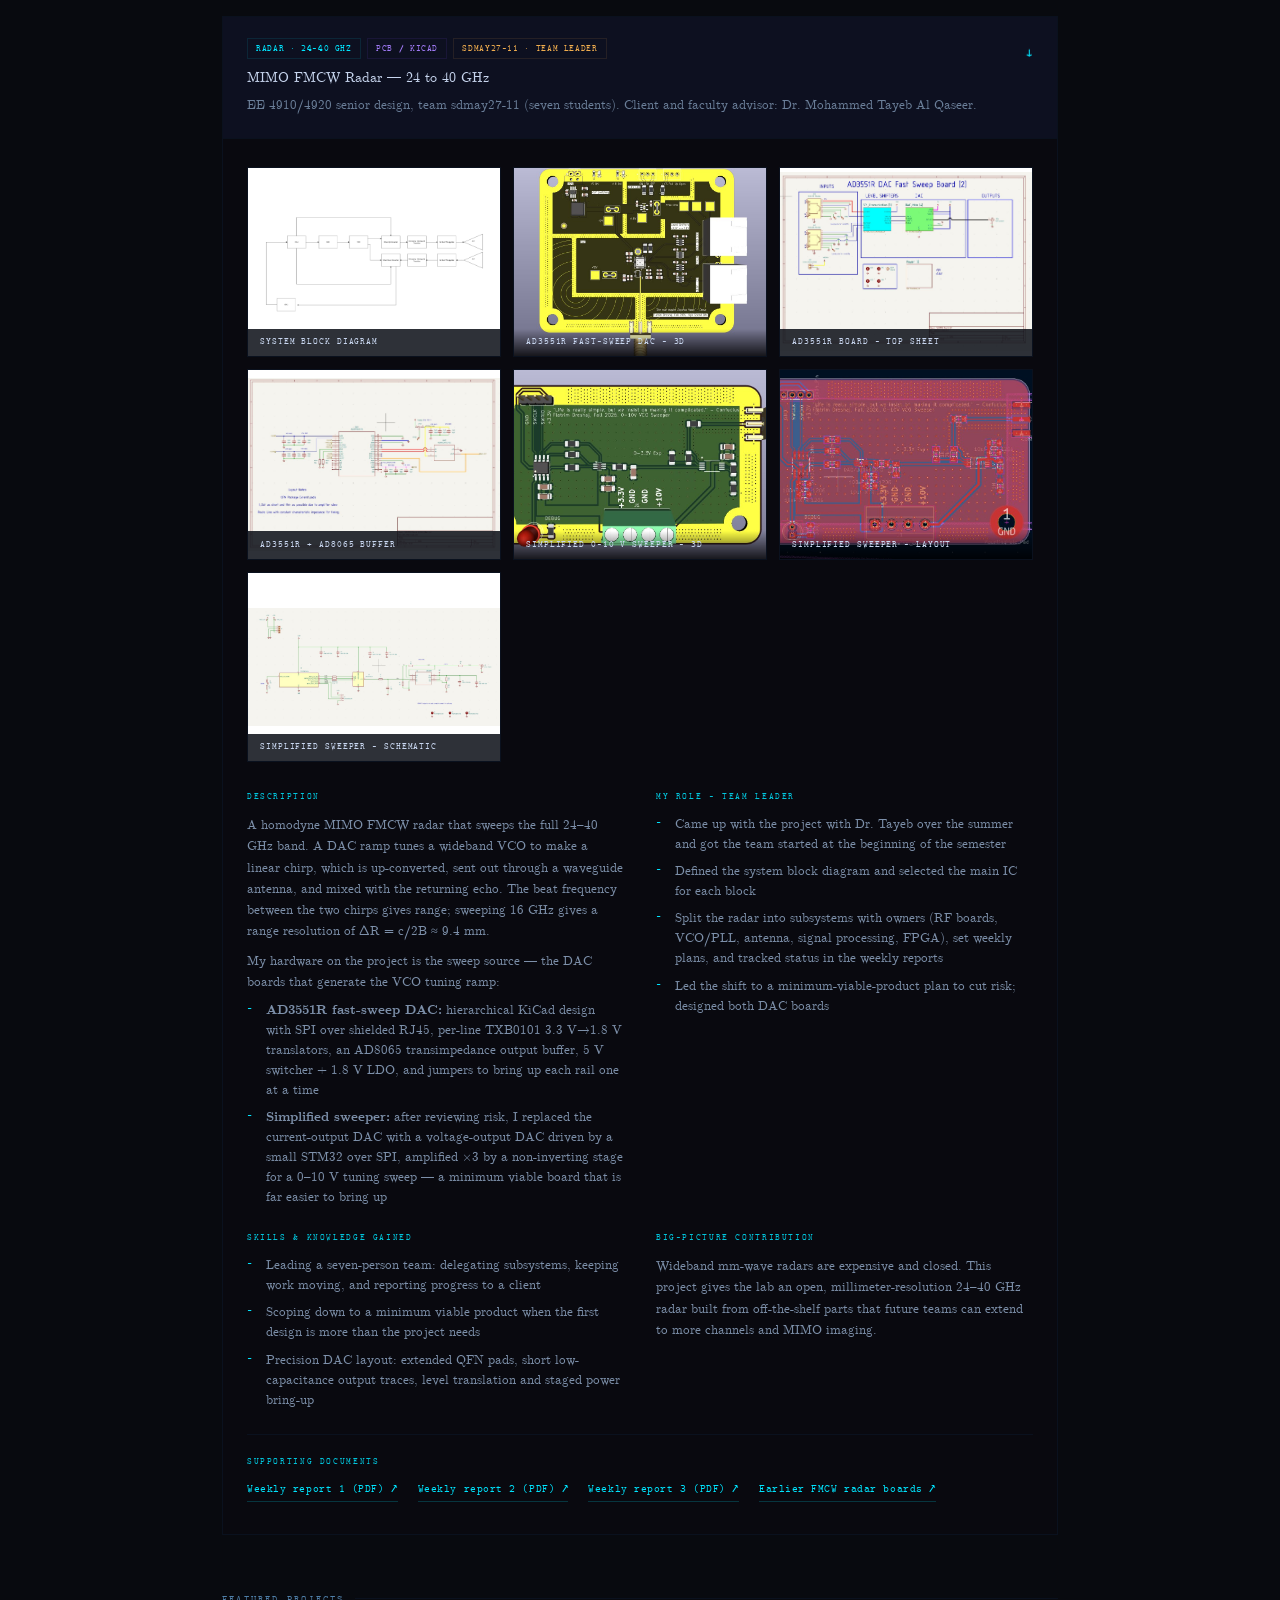
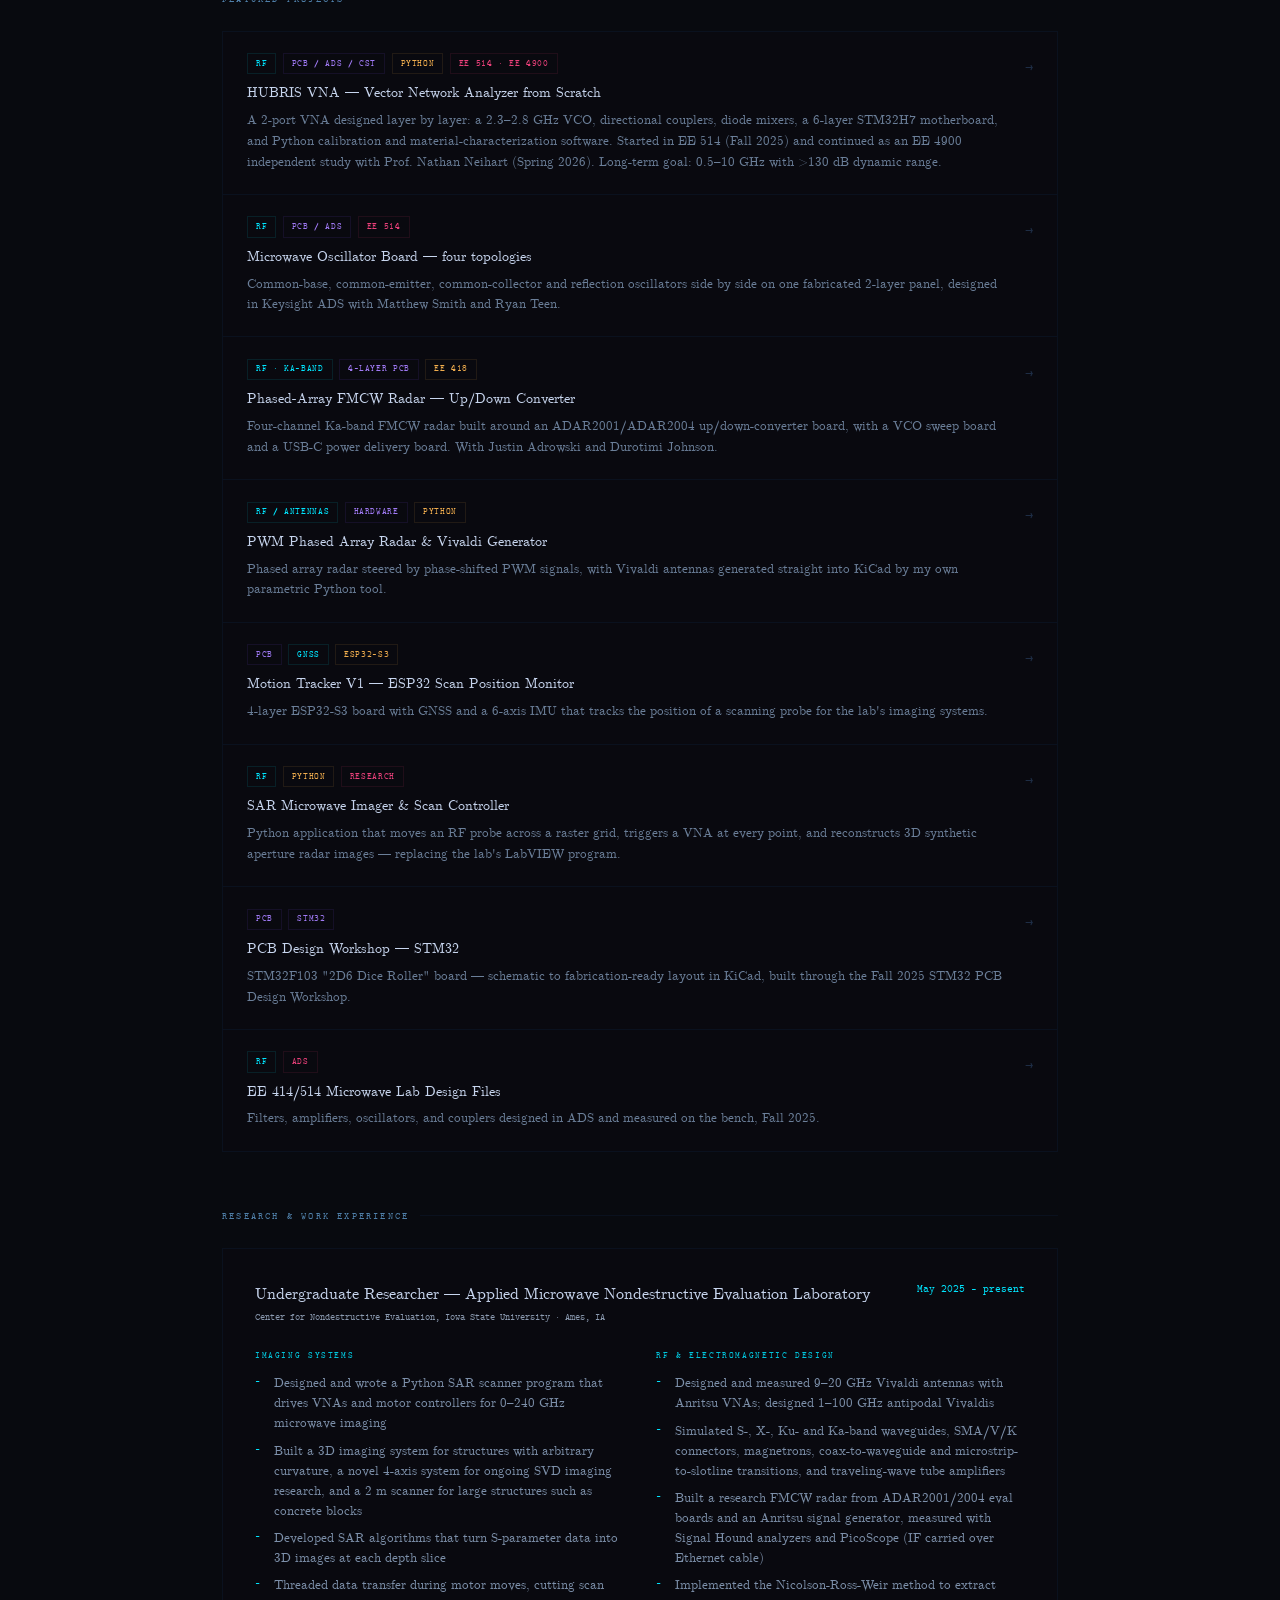
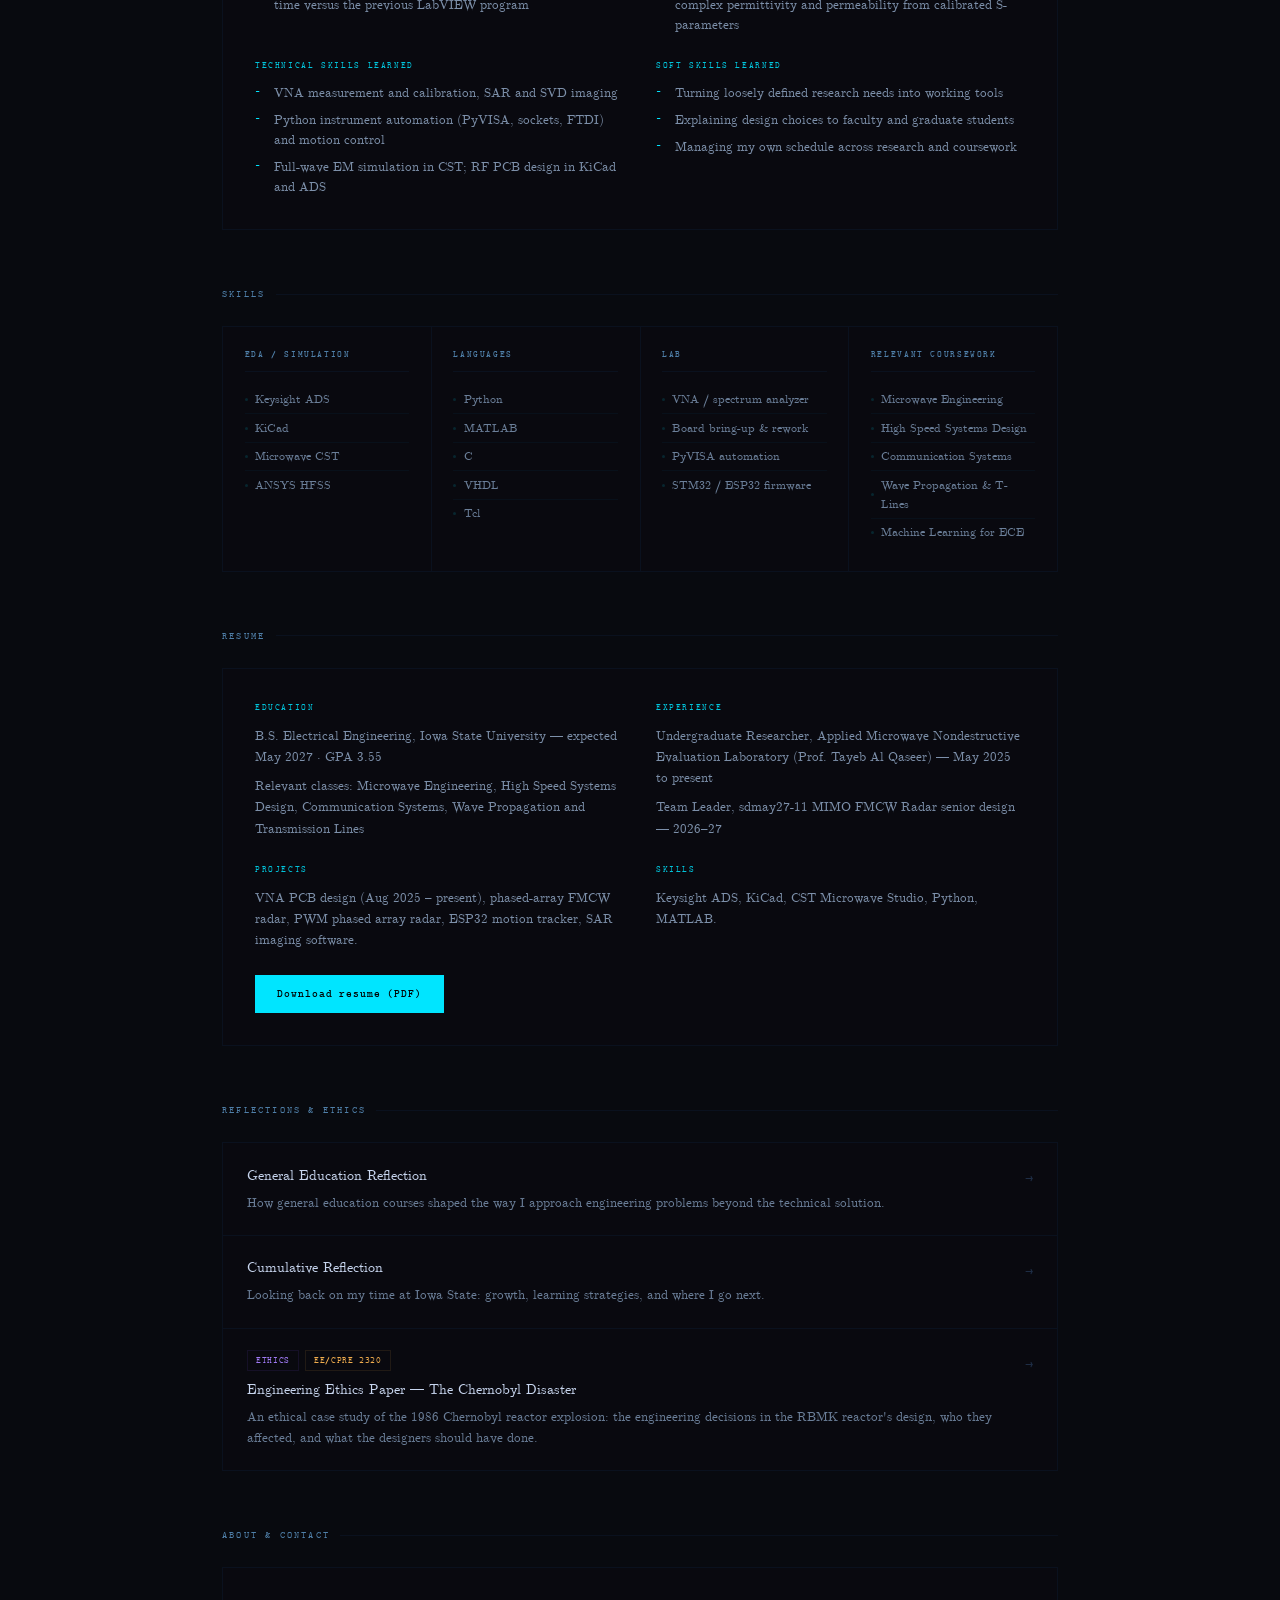
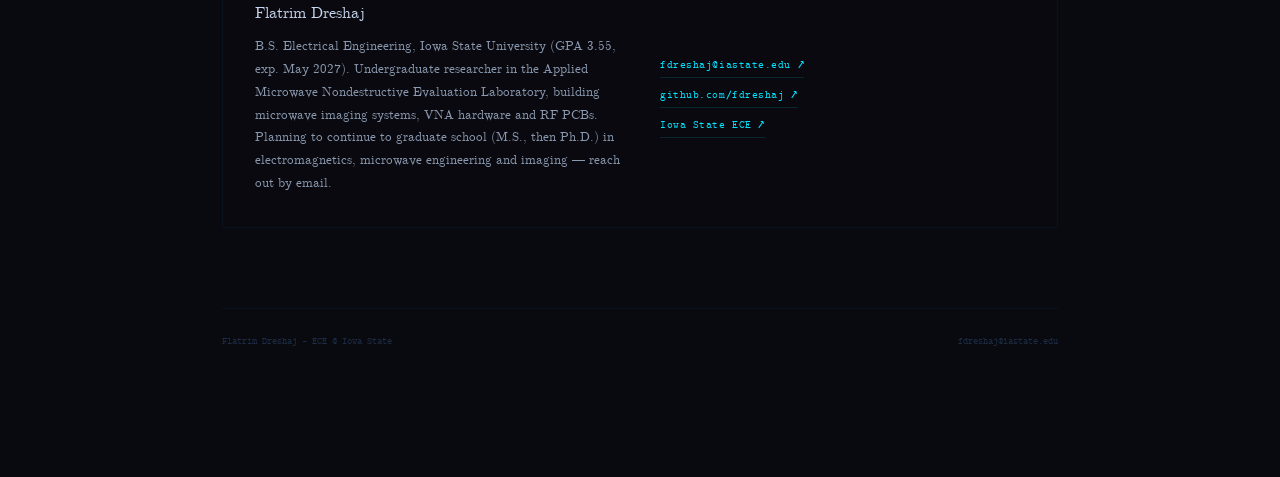
==== commit aad54090: "Show only the finished up/down converter board The Up_Down_Converter layout also held a second, unfi" ====
--- a/index.html
+++ b/index.html
@@ -1167,7 +1167,7 @@
   els.forEach(function(el){io.observe(el);});
 })();
 </script>
-<script src="js/rf-field.js?v=20261011a"></script>
-<script src="js/pcb-explode.js?v=20261011a" defer></script>
+<script src="js/rf-field.js?v=20261011b"></script>
+<script src="js/pcb-explode.js?v=20261011b" defer></script>
 </body>
 </html>
